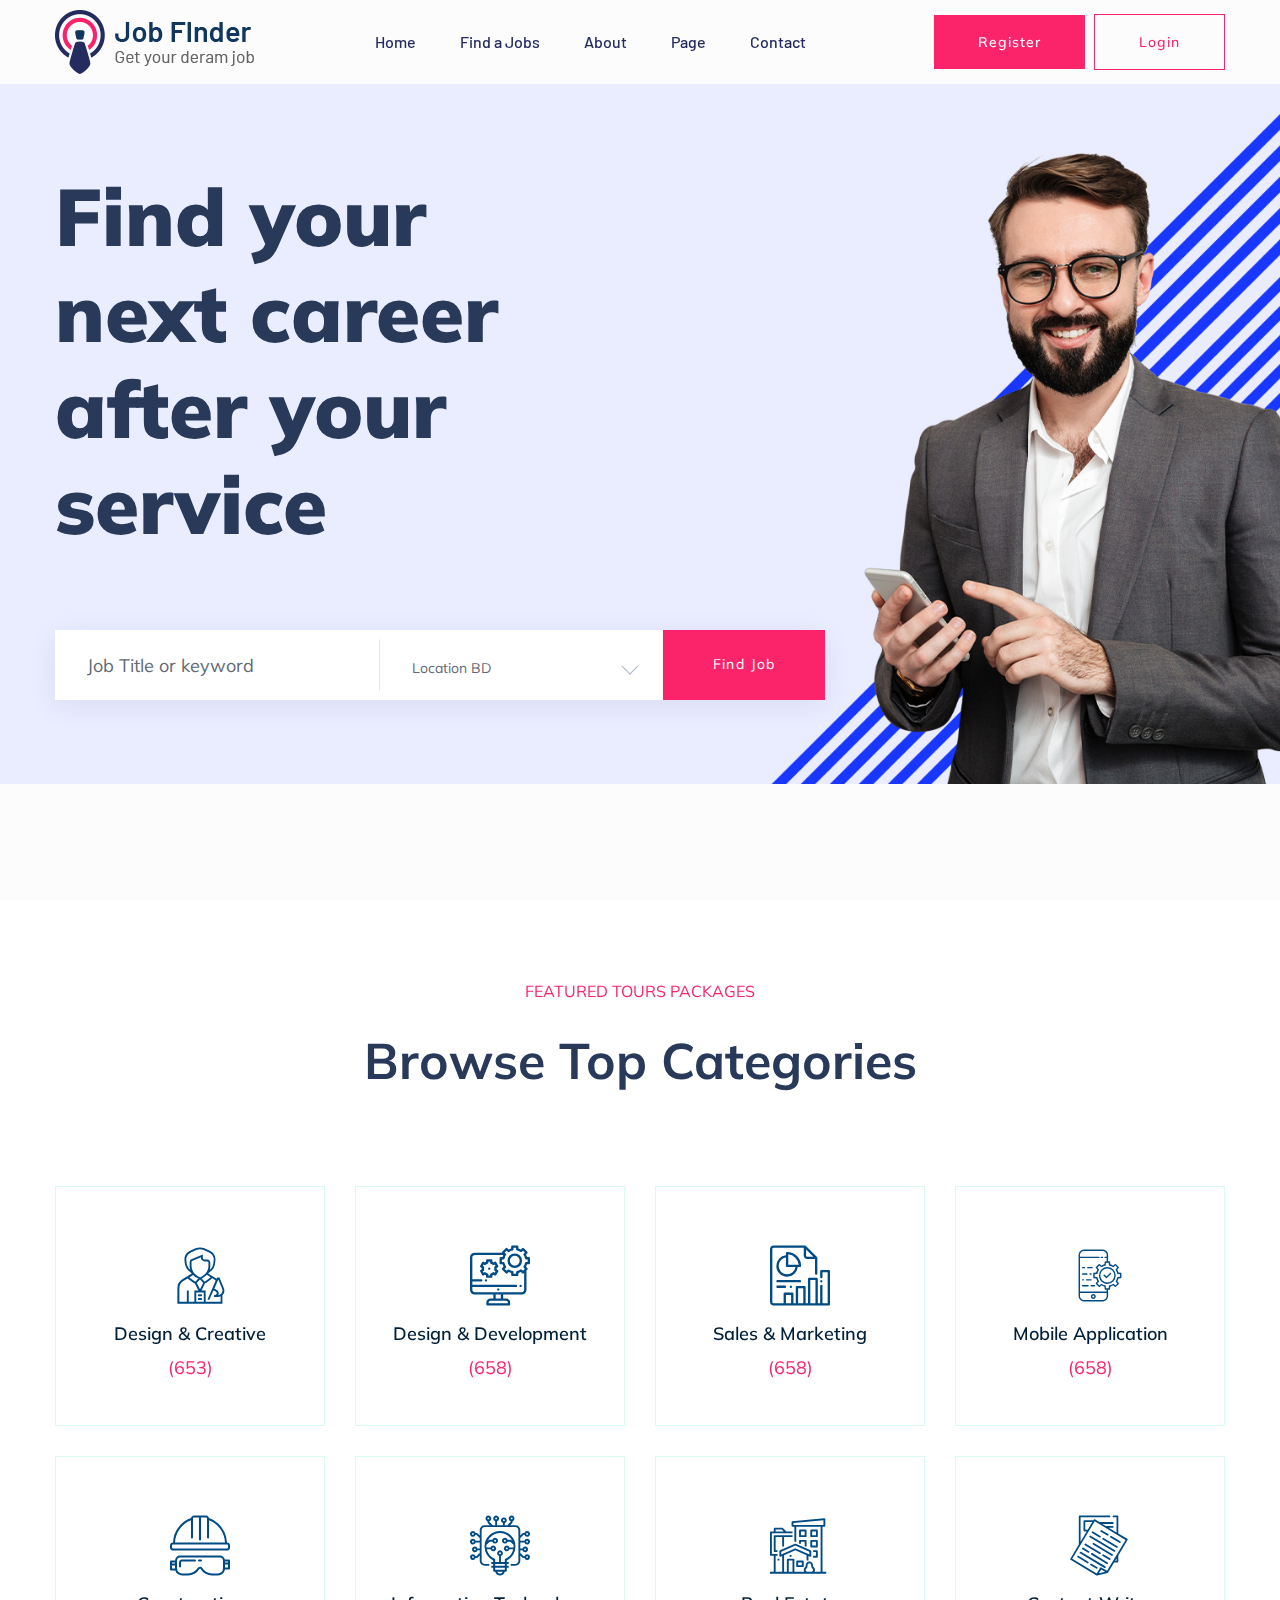
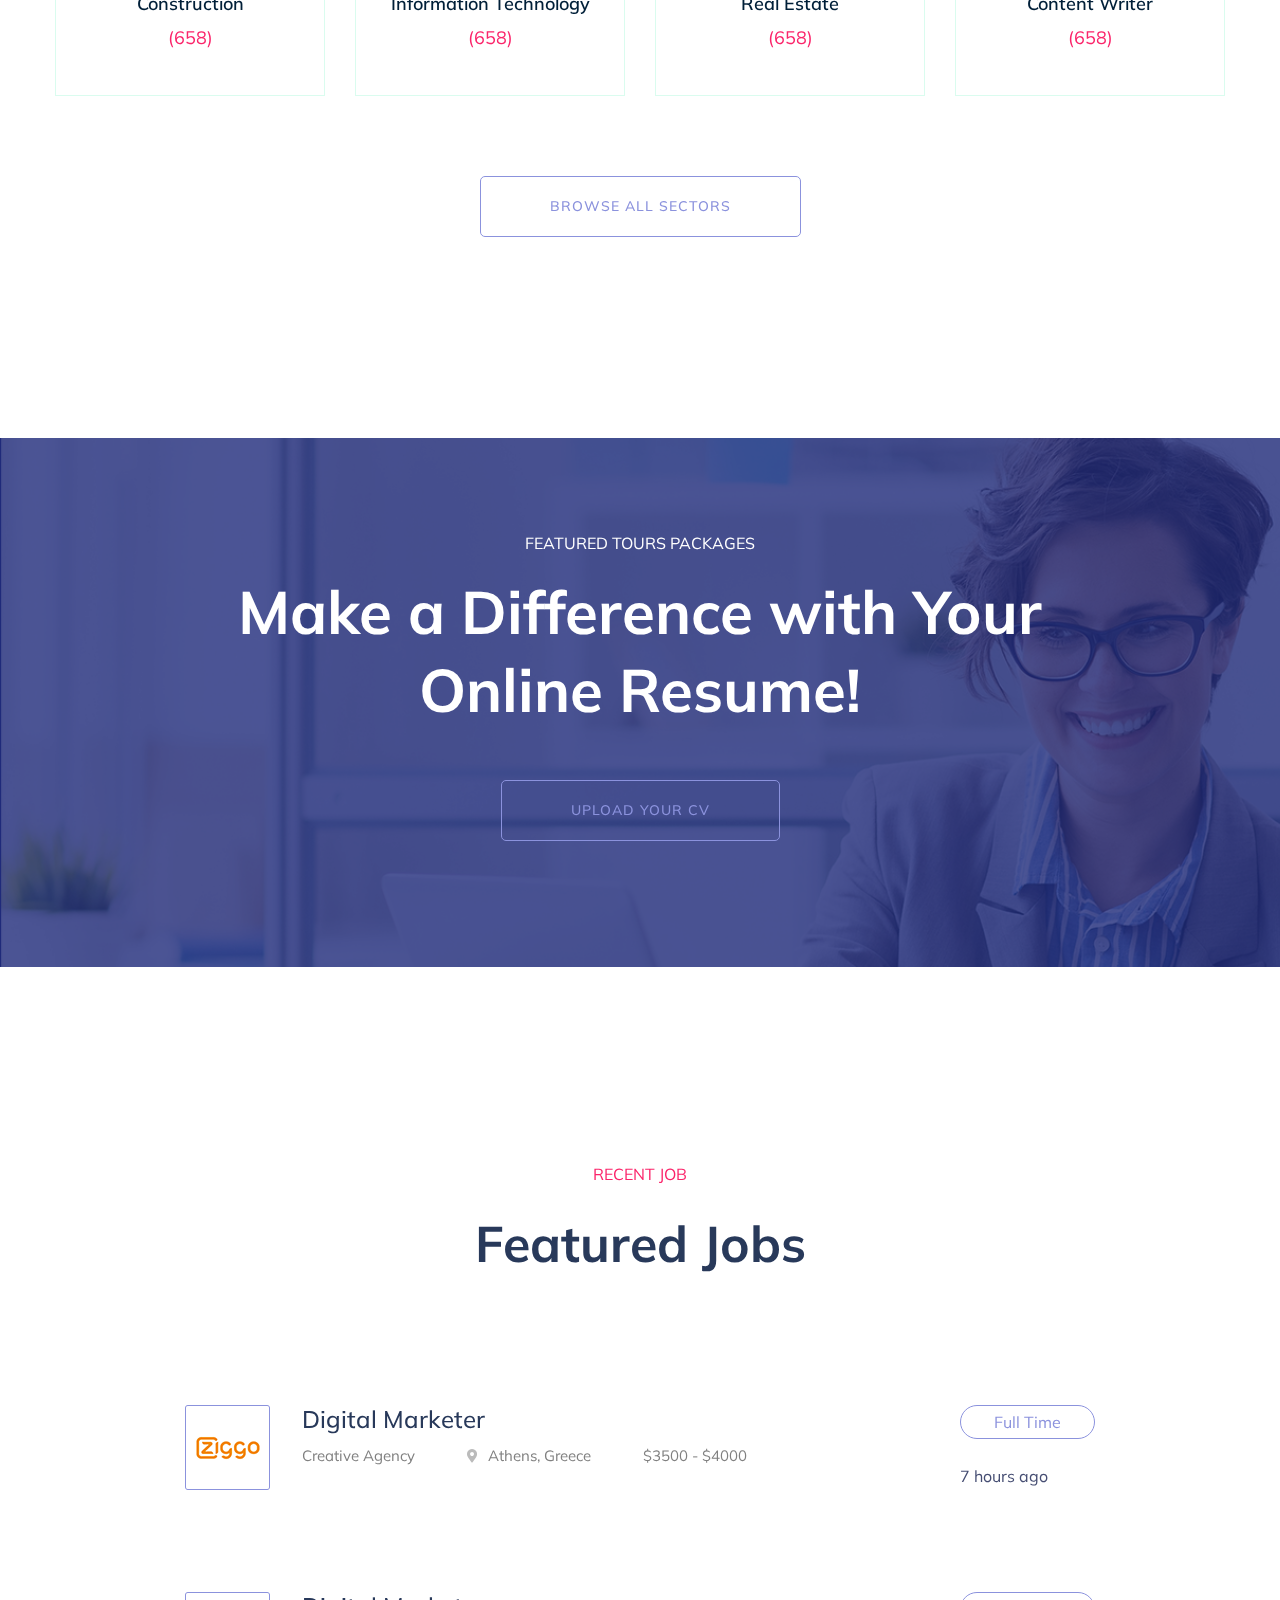
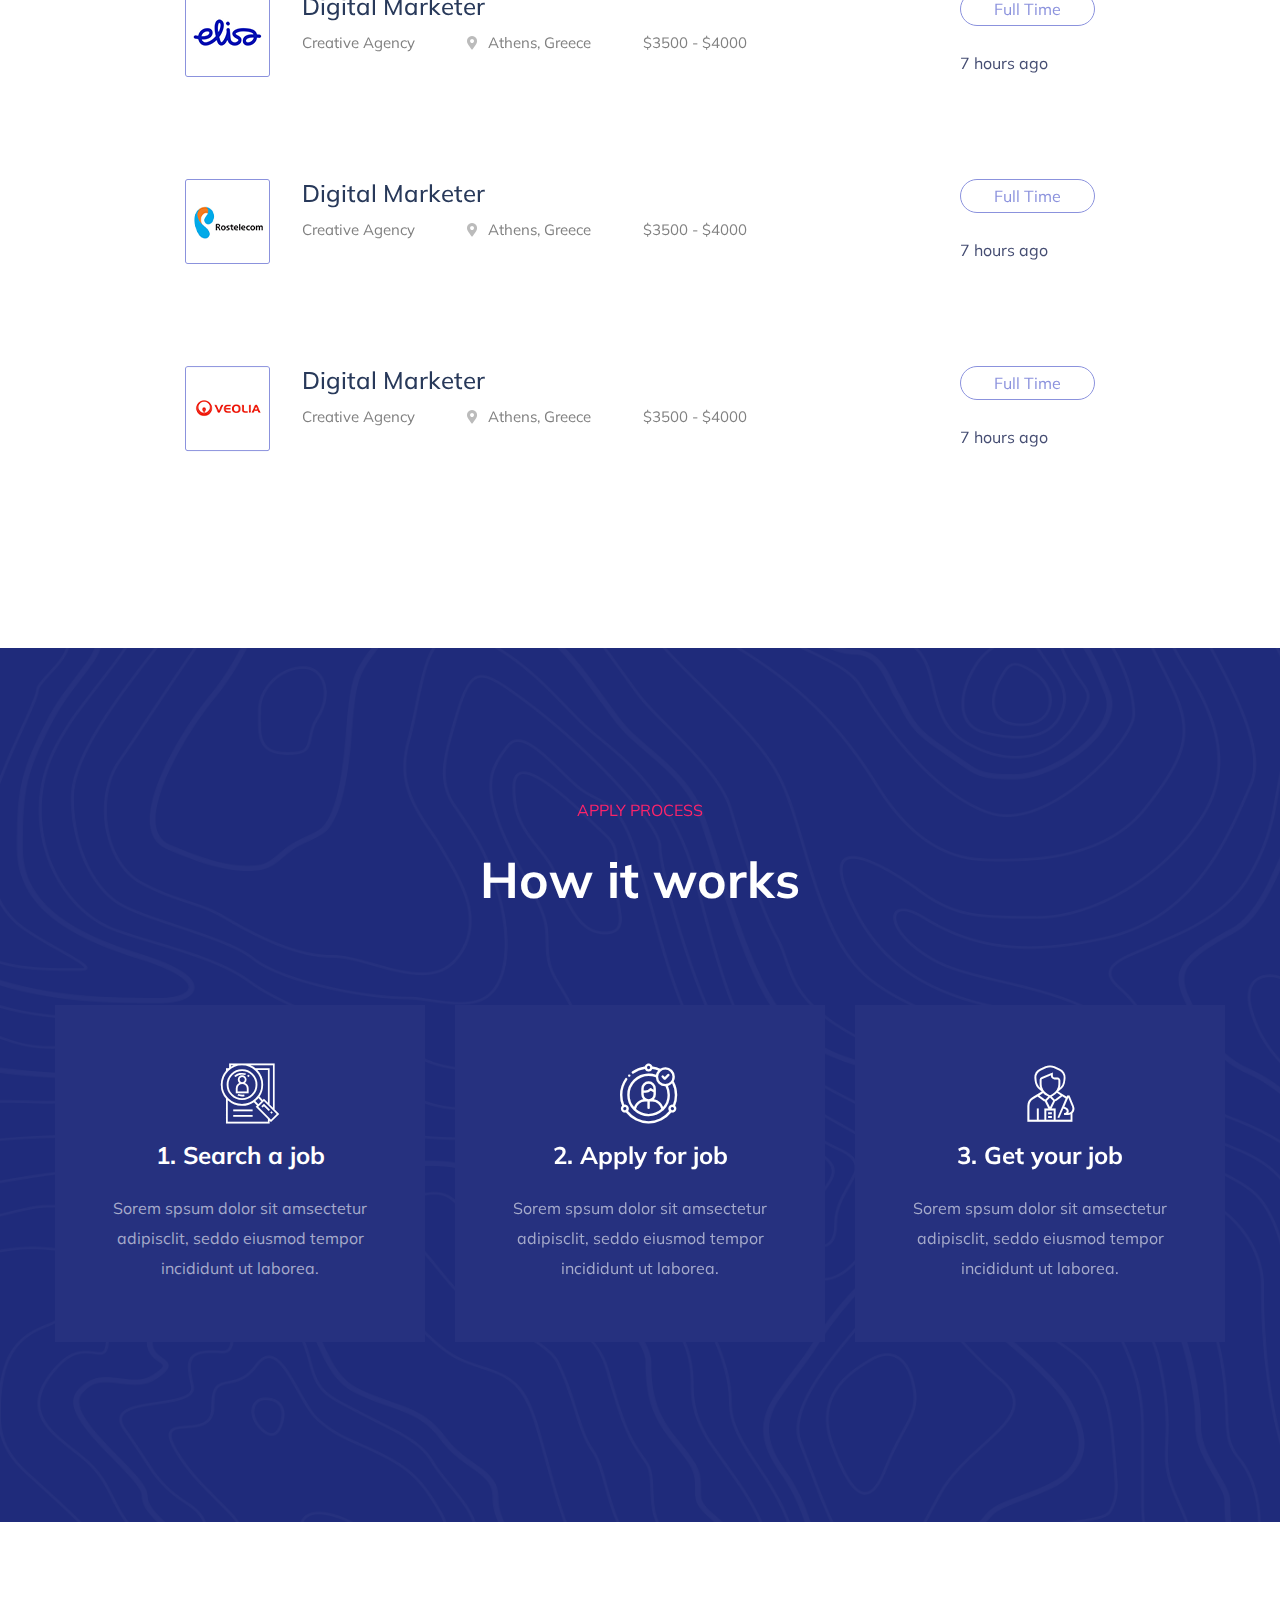
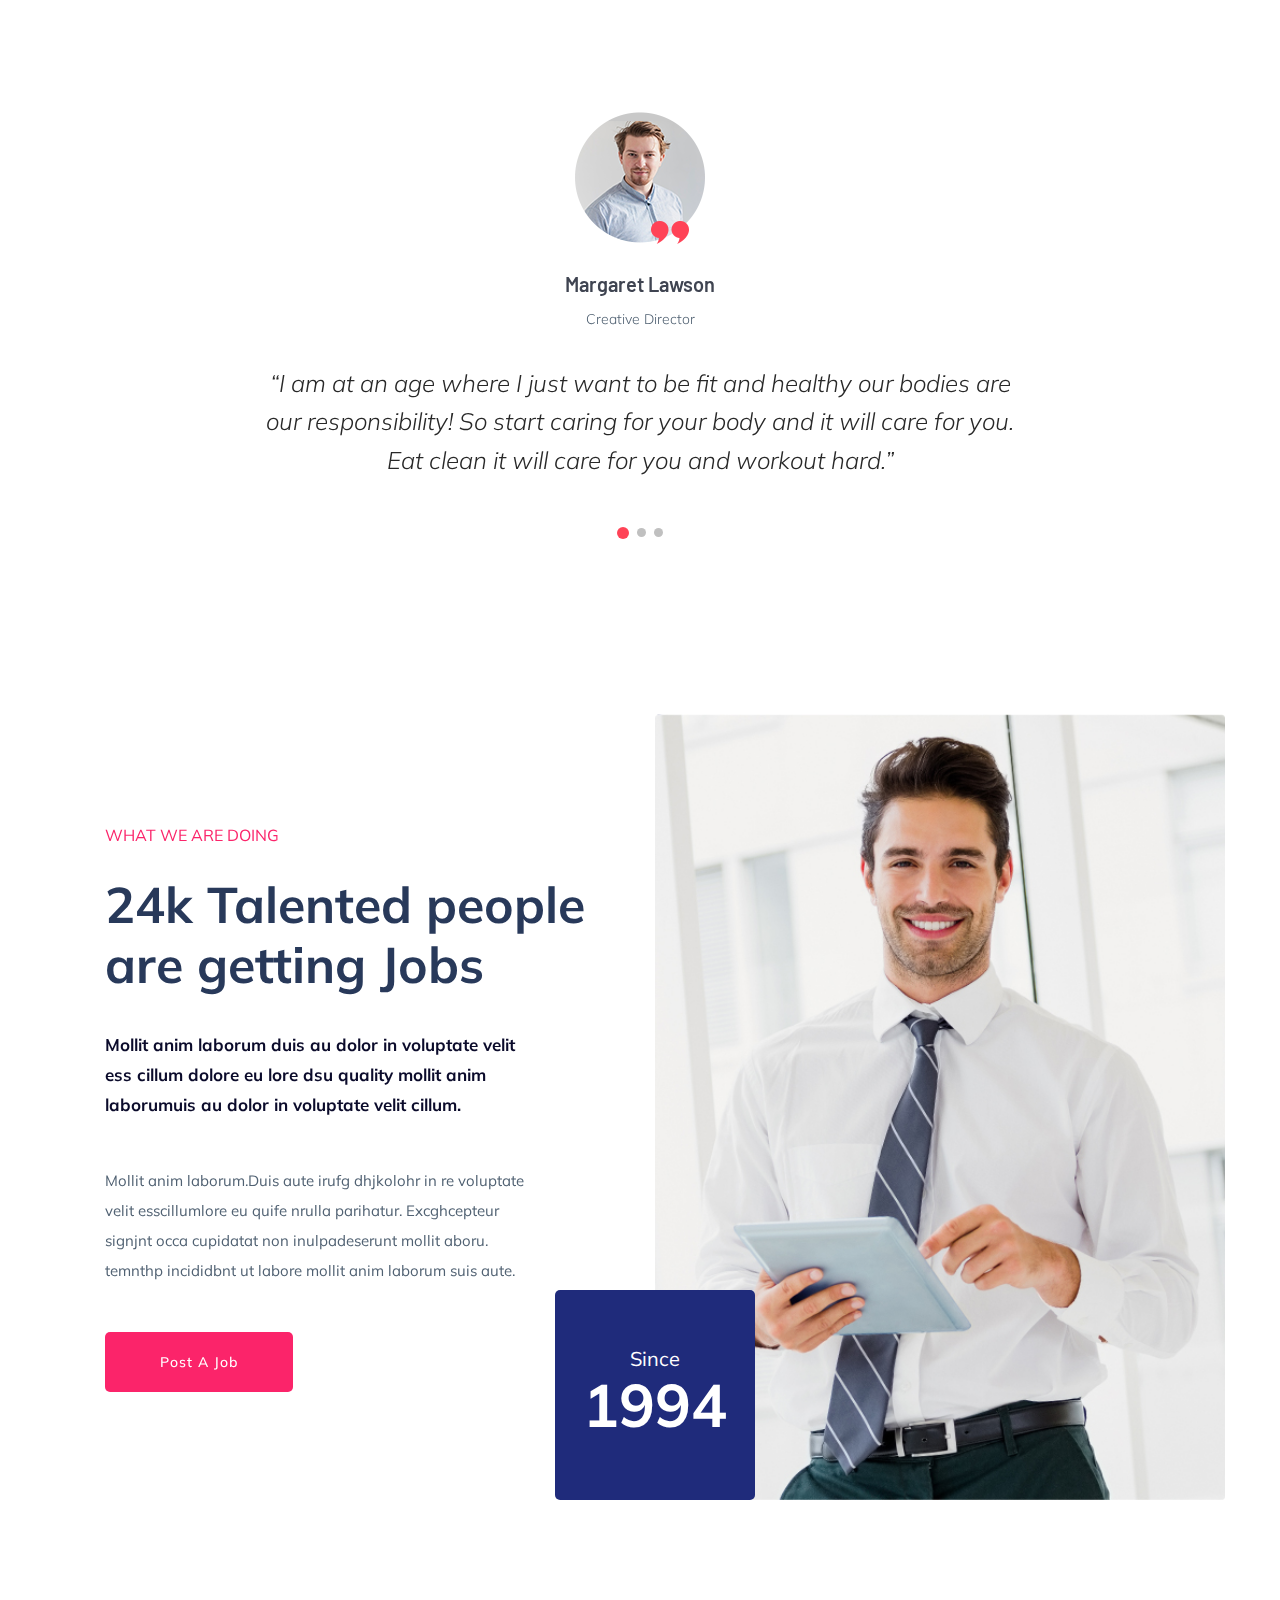
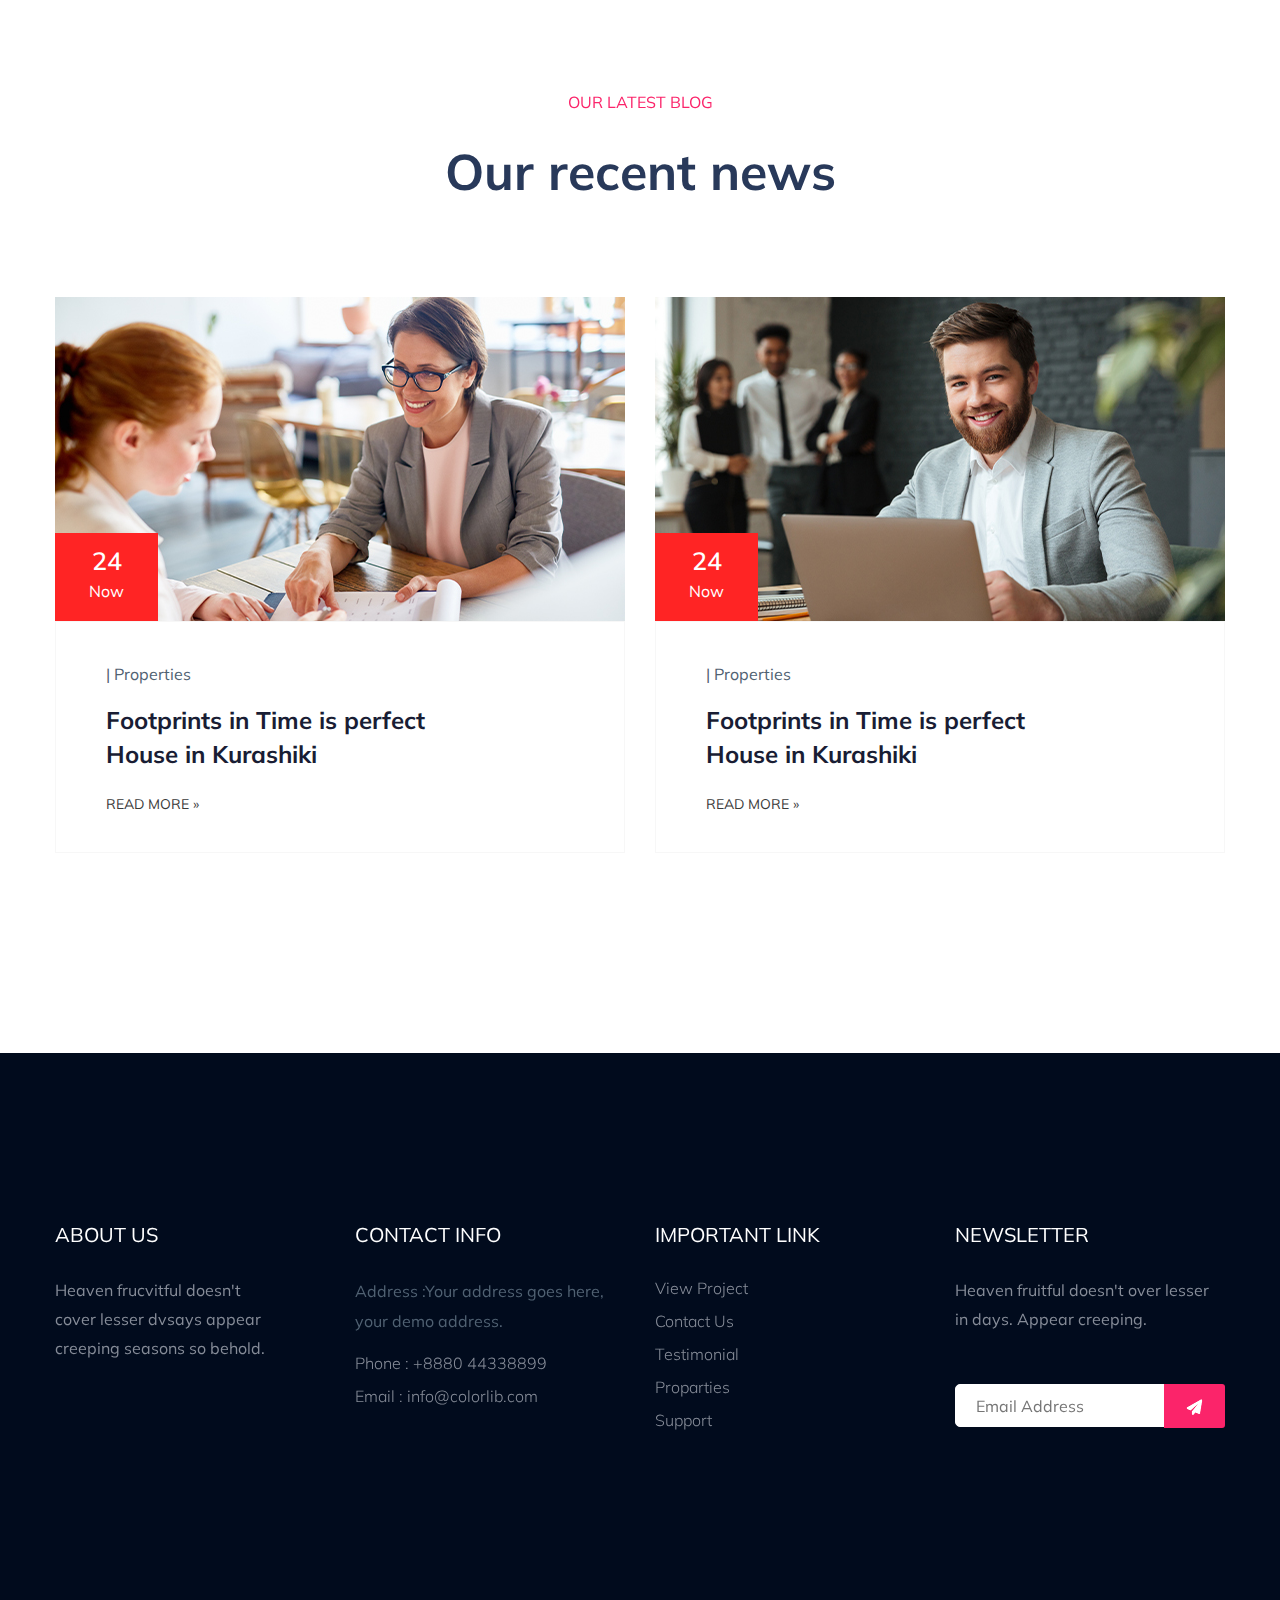
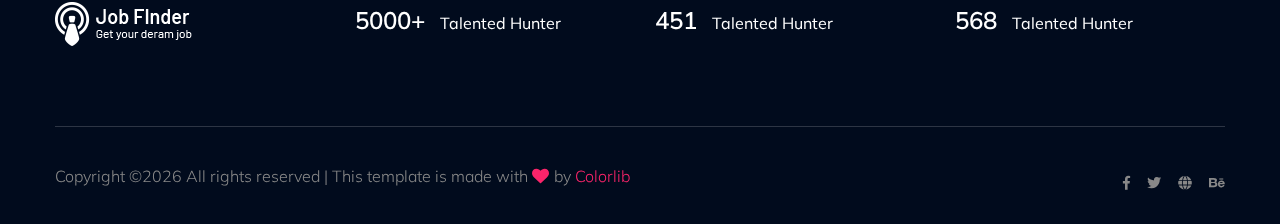
==== client/public/index.html @ 09d2f173 "init" ====
<!doctype html>
<html class="no-js" lang="zxx">
    <head>
        <meta charset="utf-8">
        <meta http-equiv="x-ua-compatible" content="ie=edge">
         <title>Job board HTML-5 Template </title>
        <meta name="description" content="">
        <meta name="viewport" content="width=device-width, initial-scale=1">
        <link rel="manifest" href="site.webmanifest">
		<link rel="shortcut icon" type="image/x-icon" href="assets/img/favicon.ico">

		<!-- CSS here -->
            <link rel="stylesheet" href="assets/css/bootstrap.min.css">
            <link rel="stylesheet" href="assets/css/owl.carousel.min.css">
            <link rel="stylesheet" href="assets/css/flaticon.css">
            <link rel="stylesheet" href="assets/css/price_rangs.css">
            <link rel="stylesheet" href="assets/css/slicknav.css">
            <link rel="stylesheet" href="assets/css/animate.min.css">
            <link rel="stylesheet" href="assets/css/magnific-popup.css">
            <link rel="stylesheet" href="assets/css/fontawesome-all.min.css">
            <link rel="stylesheet" href="assets/css/themify-icons.css">
            <link rel="stylesheet" href="assets/css/slick.css">
            <link rel="stylesheet" href="assets/css/nice-select.css">
            <link rel="stylesheet" href="assets/css/style.css">
   </head>

   <body>
    <!-- Preloader Start -->
    <div id="preloader-active">
        <div class="preloader d-flex align-items-center justify-content-center">
            <div class="preloader-inner position-relative">
                <div class="preloader-circle"></div>
                <div class="preloader-img pere-text">
                    <img src="assets/img/logo/logo.png" alt="">
                </div>
            </div>
        </div>
    </div>
    <!-- Preloader Start -->
    <header>
        <!-- Header Start -->
       <div class="header-area header-transparrent">
           <div class="headder-top header-sticky">
                <div class="container">
                    <div class="row align-items-center">
                        <div class="col-lg-3 col-md-2">
                            <!-- Logo -->
                            <div class="logo">
                                <a href="index.html"><img src="assets/img/logo/logo.png" alt=""></a>
                            </div>  
                        </div>
                        <div class="col-lg-9 col-md-9">
                            <div class="menu-wrapper">
                                <!-- Main-menu -->
                                <div class="main-menu">
                                    <nav class="d-none d-lg-block">
                                        <ul id="navigation">
                                            <li><a href="index.html">Home</a></li>
                                            <li><a href="job_listing.html">Find a Jobs </a></li>
                                            <li><a href="about.html">About</a></li>
                                            <li><a href="#">Page</a>
                                                <ul class="submenu">
                                                    <li><a href="blog.html">Blog</a></li>
                                                    <li><a href="single-blog.html">Blog Details</a></li>
                                                    <li><a href="elements.html">Elements</a></li>
                                                    <li><a href="job_details.html">job Details</a></li>
                                                </ul>
                                            </li>
                                            <li><a href="contact.html">Contact</a></li>
                                        </ul>
                                    </nav>
                                </div>          
                                <!-- Header-btn -->
                                <div class="header-btn d-none f-right d-lg-block">
                                    <a href="#" class="btn head-btn1">Register</a>
                                    <a href="#" class="btn head-btn2">Login</a>
                                </div>
                            </div>
                        </div>
                        <!-- Mobile Menu -->
                        <div class="col-12">
                            <div class="mobile_menu d-block d-lg-none"></div>
                        </div>
                    </div>
                </div>
           </div>
       </div>
        <!-- Header End -->
    </header>
    <main>

        <!-- slider Area Start-->
        <div class="slider-area ">
            <!-- Mobile Menu -->
            <div class="slider-active">
                <div class="single-slider slider-height d-flex align-items-center" data-background="assets/img/hero/h1_hero.jpg">
                    <div class="container">
                        <div class="row">
                            <div class="col-xl-6 col-lg-9 col-md-10">
                                <div class="hero__caption">
                                    <h1>Find your next career after your service</h1>
                                </div>
                            </div>
                        </div>
                        <!-- Search Box -->
                        <div class="row">
                            <div class="col-xl-8">
                                <!-- form -->
                                <form action="#" class="search-box">
                                    <div class="input-form">
                                        <input type="text" placeholder="Job Title or keyword">
                                    </div>
                                    <div class="select-form">
                                        <div class="select-itms">
                                            <select name="select" id="select1">
                                                <option value="">Location BD</option>
                                                <option value="">Location PK</option>
                                                <option value="">Location US</option>
                                                <option value="">Location UK</option>
                                            </select>
                                        </div>
                                    </div>
                                    <div class="search-form">
                                        <a href="#">Find job</a>
                                    </div>	
                                </form>	
                            </div>
                        </div>
                    </div>
                </div>
            </div>
        </div>
        <!-- slider Area End-->
        <!-- Our Services Start -->
        <div class="our-services section-pad-t30">
            <div class="container">
                <!-- Section Tittle -->
                <div class="row">
                    <div class="col-lg-12">
                        <div class="section-tittle text-center">
                            <span>FEATURED TOURS Packages</span>
                            <h2>Browse Top Categories </h2>
                        </div>
                    </div>
                </div>
                <div class="row d-flex justify-contnet-center">
                    <div class="col-xl-3 col-lg-3 col-md-4 col-sm-6">
                        <div class="single-services text-center mb-30">
                            <div class="services-ion">
                                <span class="flaticon-tour"></span>
                            </div>
                            <div class="services-cap">
                               <h5><a href="job_listing.html">Design & Creative</a></h5>
                                <span>(653)</span>
                            </div>
                        </div>
                    </div>
                    <div class="col-xl-3 col-lg-3 col-md-4 col-sm-6">
                        <div class="single-services text-center mb-30">
                            <div class="services-ion">
                                <span class="flaticon-cms"></span>
                            </div>
                            <div class="services-cap">
                               <h5><a href="job_listing.html">Design & Development</a></h5>
                                <span>(658)</span>
                            </div>
                        </div>
                    </div>
                    <div class="col-xl-3 col-lg-3 col-md-4 col-sm-6">
                        <div class="single-services text-center mb-30">
                            <div class="services-ion">
                                <span class="flaticon-report"></span>
                            </div>
                            <div class="services-cap">
                               <h5><a href="job_listing.html">Sales & Marketing</a></h5>
                                <span>(658)</span>
                            </div>
                        </div>
                    </div>
                    <div class="col-xl-3 col-lg-3 col-md-4 col-sm-6">
                        <div class="single-services text-center mb-30">
                            <div class="services-ion">
                                <span class="flaticon-app"></span>
                            </div>
                            <div class="services-cap">
                               <h5><a href="job_listing.html">Mobile Application</a></h5>
                                <span>(658)</span>
                            </div>
                        </div>
                    </div>
                    <div class="col-xl-3 col-lg-3 col-md-4 col-sm-6">
                        <div class="single-services text-center mb-30">
                            <div class="services-ion">
                                <span class="flaticon-helmet"></span>
                            </div>
                            <div class="services-cap">
                               <h5><a href="job_listing.html">Construction</a></h5>
                                <span>(658)</span>
                            </div>
                        </div>
                    </div>
                    <div class="col-xl-3 col-lg-3 col-md-4 col-sm-6">
                        <div class="single-services text-center mb-30">
                            <div class="services-ion">
                                <span class="flaticon-high-tech"></span>
                            </div>
                            <div class="services-cap">
                               <h5><a href="job_listing.html">Information Technology</a></h5>
                                <span>(658)</span>
                            </div>
                        </div>
                    </div>
                    <div class="col-xl-3 col-lg-3 col-md-4 col-sm-6">
                        <div class="single-services text-center mb-30">
                            <div class="services-ion">
                                <span class="flaticon-real-estate"></span>
                            </div>
                            <div class="services-cap">
                               <h5><a href="job_listing.html">Real Estate</a></h5>
                                <span>(658)</span>
                            </div>
                        </div>
                    </div>
                    <div class="col-xl-3 col-lg-3 col-md-4 col-sm-6">
                        <div class="single-services text-center mb-30">
                            <div class="services-ion">
                                <span class="flaticon-content"></span>
                            </div>
                            <div class="services-cap">
                               <h5><a href="job_listing.html">Content Writer</a></h5>
                                <span>(658)</span>
                            </div>
                        </div>
                    </div>
                </div>
                <!-- More Btn -->
                <!-- Section Button -->
                <div class="row">
                    <div class="col-lg-12">
                        <div class="browse-btn2 text-center mt-50">
                            <a href="job_listing.html" class="border-btn2">Browse All Sectors</a>
                        </div>
                    </div>
                </div>
            </div>
        </div>
        <!-- Our Services End -->
        <!-- Online CV Area Start -->
         <div class="online-cv cv-bg section-overly pt-90 pb-120"  data-background="assets/img/gallery/cv_bg.jpg">
            <div class="container">
                <div class="row justify-content-center">
                    <div class="col-xl-10">
                        <div class="cv-caption text-center">
                            <p class="pera1">FEATURED TOURS Packages</p>
                            <p class="pera2"> Make a Difference with Your Online Resume!</p>
                            <a href="#" class="border-btn2 border-btn4">Upload your cv</a>
                        </div>
                    </div>
                </div>
            </div>
        </div>
        <!-- Online CV Area End-->
        <!-- Featured_job_start -->
        <section class="featured-job-area feature-padding">
            <div class="container">
                <!-- Section Tittle -->
                <div class="row">
                    <div class="col-lg-12">
                        <div class="section-tittle text-center">
                            <span>Recent Job</span>
                            <h2>Featured Jobs</h2>
                        </div>
                    </div>
                </div>
                <div class="row justify-content-center">
                    <div class="col-xl-10">
                        <!-- single-job-content -->
                        <div class="single-job-items mb-30">
                            <div class="job-items">
                                <div class="company-img">
                                    <a href="job_details.html"><img src="assets/img/icon/job-list1.png" alt=""></a>
                                </div>
                                <div class="job-tittle">
                                    <a href="job_details.html"><h4>Digital Marketer</h4></a>
                                    <ul>
                                        <li>Creative Agency</li>
                                        <li><i class="fas fa-map-marker-alt"></i>Athens, Greece</li>
                                        <li>$3500 - $4000</li>
                                    </ul>
                                </div>
                            </div>
                            <div class="items-link f-right">
                                <a href="job_details.html">Full Time</a>
                                <span>7 hours ago</span>
                            </div>
                        </div>
                        <!-- single-job-content -->
                        <div class="single-job-items mb-30">
                            <div class="job-items">
                                <div class="company-img">
                                    <a href="job_details.html"><img src="assets/img/icon/job-list2.png" alt=""></a>
                                </div>
                                <div class="job-tittle">
                                    <a href="job_details.html"><h4>Digital Marketer</h4></a>
                                    <ul>
                                        <li>Creative Agency</li>
                                        <li><i class="fas fa-map-marker-alt"></i>Athens, Greece</li>
                                        <li>$3500 - $4000</li>
                                    </ul>
                                </div>
                            </div>
                            <div class="items-link f-right">
                                <a href="job_details.html">Full Time</a>
                                <span>7 hours ago</span>
                            </div>
                        </div>
                         <!-- single-job-content -->
                        <div class="single-job-items mb-30">
                            <div class="job-items">
                                <div class="company-img">
                                    <a href="job_details.html"><img src="assets/img/icon/job-list3.png" alt=""></a>
                                </div>
                                <div class="job-tittle">
                                    <a href="job_details.html"><h4>Digital Marketer</h4></a>
                                    <ul>
                                        <li>Creative Agency</li>
                                        <li><i class="fas fa-map-marker-alt"></i>Athens, Greece</li>
                                        <li>$3500 - $4000</li>
                                    </ul>
                                </div>
                            </div>
                            <div class="items-link f-right">
                                <a href="job_details.html">Full Time</a>
                                <span>7 hours ago</span>
                            </div>
                        </div>
                         <!-- single-job-content -->
                        <div class="single-job-items mb-30">
                            <div class="job-items">
                                <div class="company-img">
                                    <a href="job_details.html"><img src="assets/img/icon/job-list4.png" alt=""></a>
                                </div>
                                <div class="job-tittle">
                                    <a href="job_details.html"><h4>Digital Marketer</h4></a>
                                    <ul>
                                        <li>Creative Agency</li>
                                        <li><i class="fas fa-map-marker-alt"></i>Athens, Greece</li>
                                        <li>$3500 - $4000</li>
                                    </ul>
                                </div>
                            </div>
                            <div class="items-link f-right">
                                <a href="job_details.html">Full Time</a>
                                <span>7 hours ago</span>
                            </div>
                        </div>
                    </div>
                </div>
            </div>
        </section>
        <!-- Featured_job_end -->
        <!-- How  Apply Process Start-->
        <div class="apply-process-area apply-bg pt-150 pb-150" data-background="assets/img/gallery/how-applybg.png">
            <div class="container">
                <!-- Section Tittle -->
                <div class="row">
                    <div class="col-lg-12">
                        <div class="section-tittle white-text text-center">
                            <span>Apply process</span>
                            <h2> How it works</h2>
                        </div>
                    </div>
                </div>
                <!-- Apply Process Caption -->
                <div class="row">
                    <div class="col-lg-4 col-md-6">
                        <div class="single-process text-center mb-30">
                            <div class="process-ion">
                                <span class="flaticon-search"></span>
                            </div>
                            <div class="process-cap">
                               <h5>1. Search a job</h5>
                               <p>Sorem spsum dolor sit amsectetur adipisclit, seddo eiusmod tempor incididunt ut laborea.</p>
                            </div>
                        </div>
                    </div>
                    <div class="col-lg-4 col-md-6">
                        <div class="single-process text-center mb-30">
                            <div class="process-ion">
                                <span class="flaticon-curriculum-vitae"></span>
                            </div>
                            <div class="process-cap">
                               <h5>2. Apply for job</h5>
                               <p>Sorem spsum dolor sit amsectetur adipisclit, seddo eiusmod tempor incididunt ut laborea.</p>
                            </div>
                        </div>
                    </div>
                    <div class="col-lg-4 col-md-6">
                        <div class="single-process text-center mb-30">
                            <div class="process-ion">
                                <span class="flaticon-tour"></span>
                            </div>
                            <div class="process-cap">
                               <h5>3. Get your job</h5>
                               <p>Sorem spsum dolor sit amsectetur adipisclit, seddo eiusmod tempor incididunt ut laborea.</p>
                            </div>
                        </div>
                    </div>
                </div>
             </div>
        </div>
        <!-- How  Apply Process End-->
        <!-- Testimonial Start -->
        <div class="testimonial-area testimonial-padding">
            <div class="container">
                <!-- Testimonial contents -->
                <div class="row d-flex justify-content-center">
                    <div class="col-xl-8 col-lg-8 col-md-10">
                        <div class="h1-testimonial-active dot-style">
                            <!-- Single Testimonial -->
                            <div class="single-testimonial text-center">
                                <!-- Testimonial Content -->
                                <div class="testimonial-caption ">
                                    <!-- founder -->
                                    <div class="testimonial-founder  ">
                                        <div class="founder-img mb-30">
                                            <img src="assets/img/testmonial/testimonial-founder.png" alt="">
                                            <span>Margaret Lawson</span>
                                            <p>Creative Director</p>
                                        </div>
                                    </div>
                                    <div class="testimonial-top-cap">
                                        <p>“I am at an age where I just want to be fit and healthy our bodies are our responsibility! So start caring for your body and it will care for you. Eat clean it will care for you and workout hard.”</p>
                                    </div>
                                </div>
                            </div>
                            <!-- Single Testimonial -->
                            <div class="single-testimonial text-center">
                                <!-- Testimonial Content -->
                                <div class="testimonial-caption ">
                                    <!-- founder -->
                                    <div class="testimonial-founder  ">
                                        <div class="founder-img mb-30">
                                            <img src="assets/img/testmonial/testimonial-founder.png" alt="">
                                            <span>Margaret Lawson</span>
                                            <p>Creative Director</p>
                                        </div>
                                    </div>
                                    <div class="testimonial-top-cap">
                                        <p>“I am at an age where I just want to be fit and healthy our bodies are our responsibility! So start caring for your body and it will care for you. Eat clean it will care for you and workout hard.”</p>
                                    </div>
                                </div>
                            </div>
                            <!-- Single Testimonial -->
                            <div class="single-testimonial text-center">
                                <!-- Testimonial Content -->
                                <div class="testimonial-caption ">
                                    <!-- founder -->
                                    <div class="testimonial-founder  ">
                                        <div class="founder-img mb-30">
                                            <img src="assets/img/testmonial/testimonial-founder.png" alt="">
                                            <span>Margaret Lawson</span>
                                            <p>Creative Director</p>
                                        </div>
                                    </div>
                                    <div class="testimonial-top-cap">
                                        <p>“I am at an age where I just want to be fit and healthy our bodies are our responsibility! So start caring for your body and it will care for you. Eat clean it will care for you and workout hard.”</p>
                                    </div>
                                </div>
                            </div>
                        </div>
                    </div>
                </div>
            </div>
        </div>
        <!-- Testimonial End -->
         <!-- Support Company Start-->
         <div class="support-company-area support-padding fix">
            <div class="container">
                <div class="row align-items-center">
                    <div class="col-xl-6 col-lg-6">
                        <div class="right-caption">
                            <!-- Section Tittle -->
                            <div class="section-tittle section-tittle2">
                                <span>What we are doing</span>
                                <h2>24k Talented people are getting Jobs</h2>
                            </div>
                            <div class="support-caption">
                                <p class="pera-top">Mollit anim laborum duis au dolor in voluptate velit ess cillum dolore eu lore dsu quality mollit anim laborumuis au dolor in voluptate velit cillum.</p>
                                <p>Mollit anim laborum.Duis aute irufg dhjkolohr in re voluptate velit esscillumlore eu quife nrulla parihatur. Excghcepteur signjnt occa cupidatat non inulpadeserunt mollit aboru. temnthp incididbnt ut labore mollit anim laborum suis aute.</p>
                                <a href="about.html" class="btn post-btn">Post a job</a>
                            </div>
                        </div>
                    </div>
                    <div class="col-xl-6 col-lg-6">
                        <div class="support-location-img">
                            <img src="assets/img/service/support-img.jpg" alt="">
                            <div class="support-img-cap text-center">
                                <p>Since</p>
                                <span>1994</span>
                            </div>
                        </div>
                    </div>
                </div>
            </div>
        </div>
        <!-- Support Company End-->
        <!-- Blog Area Start -->
        <div class="home-blog-area blog-h-padding">
            <div class="container">
                <!-- Section Tittle -->
                <div class="row">
                    <div class="col-lg-12">
                        <div class="section-tittle text-center">
                            <span>Our latest blog</span>
                            <h2>Our recent news</h2>
                        </div>
                    </div>
                </div>
                <div class="row">
                    <div class="col-xl-6 col-lg-6 col-md-6">
                        <div class="home-blog-single mb-30">
                            <div class="blog-img-cap">
                                <div class="blog-img">
                                    <img src="assets/img/blog/home-blog1.jpg" alt="">
                                    <!-- Blog date -->
                                    <div class="blog-date text-center">
                                        <span>24</span>
                                        <p>Now</p>
                                    </div>
                                </div>
                                <div class="blog-cap">
                                    <p>|   Properties</p>
                                    <h3><a href="single-blog.html">Footprints in Time is perfect House in Kurashiki</a></h3>
                                    <a href="#" class="more-btn">Read more »</a>
                                </div>
                            </div>
                        </div>
                    </div>
                    <div class="col-xl-6 col-lg-6 col-md-6">
                        <div class="home-blog-single mb-30">
                            <div class="blog-img-cap">
                                <div class="blog-img">
                                    <img src="assets/img/blog/home-blog2.jpg" alt="">
                                    <!-- Blog date -->
                                    <div class="blog-date text-center">
                                        <span>24</span>
                                        <p>Now</p>
                                    </div>
                                </div>
                                <div class="blog-cap">
                                    <p>|   Properties</p>
                                    <h3><a href="single-blog.html">Footprints in Time is perfect House in Kurashiki</a></h3>
                                    <a href="#" class="more-btn">Read more »</a>
                                </div>
                            </div>
                        </div>
                    </div>
                </div>
            </div>
        </div>
        <!-- Blog Area End -->

    </main>
    <footer>
        <!-- Footer Start-->
        <div class="footer-area footer-bg footer-padding">
            <div class="container">
                <div class="row d-flex justify-content-between">
                    <div class="col-xl-3 col-lg-3 col-md-4 col-sm-6">
                       <div class="single-footer-caption mb-50">
                         <div class="single-footer-caption mb-30">
                             <div class="footer-tittle">
                                 <h4>About Us</h4>
                                 <div class="footer-pera">
                                     <p>Heaven frucvitful doesn't cover lesser dvsays appear creeping seasons so behold.</p>
                                </div>
                             </div>
                         </div>

                       </div>
                    </div>
                    <div class="col-xl-3 col-lg-3 col-md-4 col-sm-5">
                        <div class="single-footer-caption mb-50">
                            <div class="footer-tittle">
                                <h4>Contact Info</h4>
                                <ul>
                                    <li>
                                    <p>Address :Your address goes
                                        here, your demo address.</p>
                                    </li>
                                    <li><a href="#">Phone : +8880 44338899</a></li>
                                    <li><a href="#">Email : info@colorlib.com</a></li>
                                </ul>
                            </div>

                        </div>
                    </div>
                    <div class="col-xl-3 col-lg-3 col-md-4 col-sm-5">
                        <div class="single-footer-caption mb-50">
                            <div class="footer-tittle">
                                <h4>Important Link</h4>
                                <ul>
                                    <li><a href="#"> View Project</a></li>
                                    <li><a href="#">Contact Us</a></li>
                                    <li><a href="#">Testimonial</a></li>
                                    <li><a href="#">Proparties</a></li>
                                    <li><a href="#">Support</a></li>
                                </ul>
                            </div>
                        </div>
                    </div>
                    <div class="col-xl-3 col-lg-3 col-md-4 col-sm-5">
                        <div class="single-footer-caption mb-50">
                            <div class="footer-tittle">
                                <h4>Newsletter</h4>
                                <div class="footer-pera footer-pera2">
                                 <p>Heaven fruitful doesn't over lesser in days. Appear creeping.</p>
                             </div>
                             <!-- Form -->
                             <div class="footer-form" >
                                 <div id="mc_embed_signup">
                                     <form target="_blank" action="https://spondonit.us12.list-manage.com/subscribe/post?u=1462626880ade1ac87bd9c93a&amp;id=92a4423d01"
                                     method="get" class="subscribe_form relative mail_part">
                                         <input type="email" name="email" id="newsletter-form-email" placeholder="Email Address"
                                         class="placeholder hide-on-focus" onfocus="this.placeholder = ''"
                                         onblur="this.placeholder = ' Email Address '">
                                         <div class="form-icon">
                                             <button type="submit" name="submit" id="newsletter-submit"
                                             class="email_icon newsletter-submit button-contactForm"><img src="assets/img/icon/form.png" alt=""></button>
                                         </div>
                                         <div class="mt-10 info"></div>
                                     </form>
                                 </div>
                             </div>
                            </div>
                        </div>
                    </div>
                </div>
               <!--  -->
               <div class="row footer-wejed justify-content-between">
                    <div class="col-xl-3 col-lg-3 col-md-4 col-sm-6">
                        <!-- logo -->
                        <div class="footer-logo mb-20">
                        <a href="index.html"><img src="assets/img/logo/logo2_footer.png" alt=""></a>
                        </div>
                    </div>
                    <div class="col-xl-3 col-lg-3 col-md-4 col-sm-5">
                    <div class="footer-tittle-bottom">
                        <span>5000+</span>
                        <p>Talented Hunter</p>
                    </div>
                    </div>
                    <div class="col-xl-3 col-lg-3 col-md-4 col-sm-5">
                        <div class="footer-tittle-bottom">
                            <span>451</span>
                            <p>Talented Hunter</p>
                        </div>
                    </div>
                    <div class="col-xl-3 col-lg-3 col-md-4 col-sm-5">
                        <!-- Footer Bottom Tittle -->
                        <div class="footer-tittle-bottom">
                            <span>568</span>
                            <p>Talented Hunter</p>
                        </div>
                    </div>
               </div>
            </div>
        </div>
        <!-- footer-bottom area -->
        <div class="footer-bottom-area footer-bg">
            <div class="container">
                <div class="footer-border">
                     <div class="row d-flex justify-content-between align-items-center">
                         <div class="col-xl-10 col-lg-10 ">
                             <div class="footer-copy-right">
                                 <p><!-- Link back to Colorlib can't be removed. Template is licensed under CC BY 3.0. -->
  Copyright &copy;<script>document.write(new Date().getFullYear());</script> All rights reserved | This template is made with <i class="fa fa-heart" aria-hidden="true"></i> by <a href="https://colorlib.com" target="_blank">Colorlib</a>
  <!-- Link back to Colorlib can't be removed. Template is licensed under CC BY 3.0. --></p>
                             </div>
                         </div>
                         <div class="col-xl-2 col-lg-2">
                             <div class="footer-social f-right">
                                 <a href="#"><i class="fab fa-facebook-f"></i></a>
                                 <a href="#"><i class="fab fa-twitter"></i></a>
                                 <a href="#"><i class="fas fa-globe"></i></a>
                                 <a href="#"><i class="fab fa-behance"></i></a>
                             </div>
                         </div>
                     </div>
                </div>
            </div>
        </div>
        <!-- Footer End-->
    </footer>

  <!-- JS here -->
	
		<!-- All JS Custom Plugins Link Here here -->
        <script src="./assets/js/vendor/modernizr-3.5.0.min.js"></script>
		<!-- Jquery, Popper, Bootstrap -->
		<script src="./assets/js/vendor/jquery-1.12.4.min.js"></script>
        <script src="./assets/js/popper.min.js"></script>
        <script src="./assets/js/bootstrap.min.js"></script>
	    <!-- Jquery Mobile Menu -->
        <script src="./assets/js/jquery.slicknav.min.js"></script>

		<!-- Jquery Slick , Owl-Carousel Plugins -->
        <script src="./assets/js/owl.carousel.min.js"></script>
        <script src="./assets/js/slick.min.js"></script>
        <script src="./assets/js/price_rangs.js"></script>
        
		<!-- One Page, Animated-HeadLin -->
        <script src="./assets/js/wow.min.js"></script>
		<script src="./assets/js/animated.headline.js"></script>
        <script src="./assets/js/jquery.magnific-popup.js"></script>

		<!-- Scrollup, nice-select, sticky -->
        <script src="./assets/js/jquery.scrollUp.min.js"></script>
        <script src="./assets/js/jquery.nice-select.min.js"></script>
		<script src="./assets/js/jquery.sticky.js"></script>
        
        <!-- contact js -->
        <script src="./assets/js/contact.js"></script>
        <script src="./assets/js/jquery.form.js"></script>
        <script src="./assets/js/jquery.validate.min.js"></script>
        <script src="./assets/js/mail-script.js"></script>
        <script src="./assets/js/jquery.ajaxchimp.min.js"></script>
        
		<!-- Jquery Plugins, main Jquery -->	
        <script src="./assets/js/plugins.js"></script>
        <script src="./assets/js/main.js"></script>
        
    </body>
</html>
---- client/public/assets/css/flaticon.css ----
/*
  	Flaticon icon font: Flaticon
  	Creation date: 10/03/2020 09:37
  	*/

@font-face {
  font-family: "Flaticon";
  src: url("../fonts/Flaticon.eot");
  src: url("../fonts/Flaticon.eot?#iefix") format("embedded-opentype"),
       url("../fonts/Flaticon.woff2") format("woff2"),
       url("../fonts/Flaticon.woff") format("woff"),
       url("../fonts/Flaticon.ttf") format("truetype"),
       url("../fonts/Flaticon.svg#Flaticon") format("svg");
  font-weight: normal;
  font-style: normal;
}

@media screen and (-webkit-min-device-pixel-ratio:0) {
  @font-face {
    font-family: "Flaticon";
    src: url("../fonts/Flaticon.svg#Flaticon") format("svg");
  }
}

[class^="flaticon-"]:before, [class*=" flaticon-"]:before,
[class^="flaticon-"]:after, [class*=" flaticon-"]:after {   
  font-family: Flaticon;

font-style: normal;
margin-left: 20px;
}

.flaticon-tour:before { content: "\f100"; }
.flaticon-report:before { content: "\f101"; }
.flaticon-cms:before { content: "\f102"; }
.flaticon-app:before { content: "\f103"; }
.flaticon-helmet:before { content: "\f104"; }
.flaticon-high-tech:before { content: "\f105"; }
.flaticon-real-estate:before { content: "\f106"; }
.flaticon-content:before { content: "\f107"; }
.flaticon-search:before { content: "\f108"; }
.flaticon-curriculum-vitae:before { content: "\f109"; }
---- client/public/assets/css/price_rangs.css ----
/* Ion.RangeSlider
// css version 2.0.3
// Â© 2013-2014 Denis Ineshin | IonDen.com
// ===================================================================================================================*/

/* =====================================================================================================================
// RangeSlider */

.irs {
    position: relative; display: block;
    -webkit-touch-callout: none;
    -webkit-user-select: none;
     -khtml-user-select: none;
       -moz-user-select: none;
        -ms-user-select: none;
            user-select: none;
}
    .irs-line {
        position: relative; display: block;
        overflow: hidden;
        outline: none !important;
    }
        .irs-line-left, .irs-line-mid, .irs-line-right {
            position: absolute; display: block;
            top: 0;
        }
        .irs-line-left {
            left: 0; width: 11%;
        }
        .irs-line-mid {
            left: 9%; width: 82%;
        }
        .irs-line-right {
            right: 0; width: 11%;
        }

    .irs-bar {
        position: absolute; display: block;
        left: 0; width: 0;
    }
        .irs-bar-edge {
            position: absolute; display: block;
            top: 0; left: 0;
        }

    .irs-shadow {
        position: absolute; display: none;
        left: 0; width: 0;
    }

    .irs-slider {
        position: absolute; display: block;
        cursor: default;
        z-index: 1;
    }
        .irs-slider.single {

        }
        .irs-slider.from {

        }
        .irs-slider.to {

        }
        .irs-slider.type_last {
            z-index: 2;
        }

    .irs-min {
        position: absolute; display: block;
        left: 0;
        cursor: default;
    }
    .irs-max {
        position: absolute; display: block;
        right: 0;
        cursor: default;
    }

    .irs-from, .irs-to, .irs-single {
        position: absolute; display: block;
        top: 0; left: 0;
        cursor: default;
        white-space: nowrap;
    }

.irs-grid {
    position: absolute; display: none;
    bottom: 0; left: 0;
    width: 100%; height: 20px;
}
.irs-with-grid .irs-grid {
    display: block;
}
    .irs-grid-pol {
        position: absolute;
        top: 0; left: 0;
        width: 1px; height: 8px;
        background: #000;
    }
    .irs-grid-pol.small {
        height: 4px;
    }
    .irs-grid-text {
        position: absolute;
        bottom: 0; left: 0;
        white-space: nowrap;
        text-align: center;
        font-size: 9px; line-height: 9px;
        padding: 0 3px;
        color: #000;
    }

.irs-disable-mask {
    position: absolute; display: block;
    top: 0; left: -1%;
    width: 102%; height: 100%;
    cursor: default;
    background: rgba(0,0,0,0.0);
    z-index: 2;
}
.lt-ie9 .irs-disable-mask {
    background: #000;
    filter: alpha(opacity=0);
    cursor: not-allowed;
}

.irs-disabled {
    opacity: 0.4;
}


.irs-hidden-input {
    position: absolute !important;
    display: block !important;
    top: 0 !important;
    left: 0 !important;
    width: 0 !important;
    height: 0 !important;
    font-size: 0 !important;
    line-height: 0 !important;
    padding: 0 !important;
    margin: 0 !important;
    outline: none !important;
    z-index: -9999 !important;
    background: none !important;
    border-style: solid !important;
    border-color: transparent !important;
}


/* Ion.RangeSlider, Simple Skin
// css version 2.0.3
// Â© Denis Ineshin, 2014    https://github.com/IonDen
// Â© guybowden, 2014        https://github.com/guybowden
// ===================================================================================================================*/

/* =====================================================================================================================
// Skin details */

.irs {
    height: 55px;
}
.irs-with-grid {
    height: 75px;
}
.irs-line {
    height: 10px; top: 33px;
    background: #EEE;
    background: linear-gradient(to bottom, #DDD -50%, #FFF 150%); /* W3C */
    border: 1px solid #CCC;
    border-radius: 16px;
    -moz-border-radius: 16px;
}
    .irs-line-left {
        height: 8px;
    }
    .irs-line-mid {
        height: 8px;
    }
    .irs-line-right {
        height: 8px;
    }

.irs-bar {
    height: 10px; top: 33px;
    border-top: 1px solid #428bca;
    border-bottom: 1px solid #428bca;
    background: #428bca;
    background: linear-gradient(to top, rgba(66,139,202,1) 0%,rgba(127,195,232,1) 100%); /* W3C */
}
    .irs-bar-edge {
        height: 10px; top: 33px;
        width: 14px;
        border: 1px solid #428bca;
        border-right: 0;
        background: #428bca;
        background: linear-gradient(to top, rgba(66,139,202,1) 0%,rgba(127,195,232,1) 100%); /* W3C */
        border-radius: 16px 0 0 16px;
        -moz-border-radius: 16px 0 0 16px;
    }

.irs-shadow {
    height: 2px; top: 38px;
    background: #000;
    opacity: 0.3;
    border-radius: 5px;
    -moz-border-radius: 5px;
}
.lt-ie9 .irs-shadow {
    filter: alpha(opacity=30);
}

.irs-slider {
    top: 25px;
    width: 27px; height: 27px;
    border: 1px solid #AAA;
    background: #DDD;
    background: linear-gradient(to bottom, rgba(255,255,255,1) 0%,rgba(220,220,220,1) 20%,rgba(255,255,255,1) 100%); /* W3C */
    border-radius: 27px;
    -moz-border-radius: 27px;
    box-shadow: 1px 1px 3px rgba(0,0,0,0.3);
    cursor: pointer;
}

.irs-slider.state_hover, .irs-slider:hover {
    background: #FFF;
}

.irs-min, .irs-max {
    color: #333;
    font-size: 12px; line-height: 1.333;
    text-shadow: none;
    top: 0;
    padding: 1px 5px;
    background: rgba(0,0,0,0.1);
    border-radius: 3px;
    -moz-border-radius: 3px;
}

.lt-ie9 .irs-min, .lt-ie9 .irs-max {
    background: #ccc;
}

.lt-ie9 .irs-from, .lt-ie9 .irs-to, .lt-ie9 .irs-single {
    background: #999;
}

.irs-grid {
    height: 27px;
}
.irs-grid-pol {
    opacity: 0.5;
    background: #428bca;
}
.irs-grid-pol.small {
    background: #999;
}

.irs-grid-text {
    bottom: 5px;
    color: #99a4ac;
}

.irs-disabled {
}
---- client/public/assets/css/themify-icons.css ----
@font-face {
	font-family: 'themify';
	src:url('../fonts/themify.eot?-fvbane');


	src:url('../fonts/themify.eot?#iefix-fvbane') format('embedded-opentype'),
		url('../fonts/themify.woff?-fvbane') format('woff'),
		url('../fonts/themify.ttf?-fvbane') format('truetype'),
		url('../fonts/themify.svg?-fvbane#themify') format('svg');
	font-weight: normal;
	font-style: normal;
}

[class^="ti-"], [class*=" ti-"] {
	font-family: 'themify';
	speak: none;
	font-style: normal;
	font-weight: normal;
	font-variant: normal;
	text-transform: none;
	line-height: 1;

	/* Better Font Rendering =========== */
	-webkit-font-smoothing: antialiased;
	-moz-osx-font-smoothing: grayscale;
}

.ti-wand:before {
	content: "\e600";
}
.ti-volume:before {
	content: "\e601";
}
.ti-user:before {
	content: "\e602";
}
.ti-unlock:before {
	content: "\e603";
}
.ti-unlink:before {
	content: "\e604";
}
.ti-trash:before {
	content: "\e605";
}
.ti-thought:before {
	content: "\e606";
}
.ti-target:before {
	content: "\e607";
}
.ti-tag:before {
	content: "\e608";
}
.ti-tablet:before {
	content: "\e609";
}
.ti-star:before {
	content: "\e60a";
}
.ti-spray:before {
	content: "\e60b";
}
.ti-signal:before {
	content: "\e60c";
}
.ti-shopping-cart:before {
	content: "\e60d";
}
.ti-shopping-cart-full:before {
	content: "\e60e";
}
.ti-settings:before {
	content: "\e60f";
}
.ti-search:before {
	content: "\e610";
}
.ti-zoom-in:before {
	content: "\e611";
}
.ti-zoom-out:before {
	content: "\e612";
}
.ti-cut:before {
	content: "\e613";
}
.ti-ruler:before {
	content: "\e614";
}
.ti-ruler-pencil:before {
	content: "\e615";
}
.ti-ruler-alt:before {
	content: "\e616";
}
.ti-bookmark:before {
	content: "\e617";
}
.ti-bookmark-alt:before {
	content: "\e618";
}
.ti-reload:before {
	content: "\e619";
}
.ti-plus:before {
	content: "\e61a";
}
.ti-pin:before {
	content: "\e61b";
}
.ti-pencil:before {
	content: "\e61c";
}
.ti-pencil-alt:before {
	content: "\e61d";
}
.ti-paint-roller:before {
	content: "\e61e";
}
.ti-paint-bucket:before {
	content: "\e61f";
}
.ti-na:before {
	content: "\e620";
}
.ti-mobile:before {
	content: "\e621";
}
.ti-minus:before {
	content: "\e622";
}
.ti-medall:before {
	content: "\e623";
}
.ti-medall-alt:before {
	content: "\e624";
}
.ti-marker:before {
	content: "\e625";
}
.ti-marker-alt:before {
	content: "\e626";
}
.ti-arrow-up:before {
	content: "\e627";
}
.ti-arrow-right:before {
	content: "\e628";
}
.ti-arrow-left:before {
	content: "\e629";
}
.ti-arrow-down:before {
	content: "\e62a";
}
.ti-lock:before {
	content: "\e62b";
}
.ti-location-arrow:before {
	content: "\e62c";
}
.ti-link:before {
	content: "\e62d";
}
.ti-layout:before {
	content: "\e62e";
}
.ti-layers:before {
	content: "\e62f";
}
.ti-layers-alt:before {
	content: "\e630";
}
.ti-key:before {
	content: "\e631";
}
.ti-import:before {
	content: "\e632";
}
.ti-image:before {
	content: "\e633";
}
.ti-heart:before {
	content: "\e634";
}
.ti-heart-broken:before {
	content: "\e635";
}
.ti-hand-stop:before {
	content: "\e636";
}
.ti-hand-open:before {
	content: "\e637";
}
.ti-hand-drag:before {
	content: "\e638";
}
.ti-folder:before {
	content: "\e639";
}
.ti-flag:before {
	content: "\e63a";
}
.ti-flag-alt:before {
	content: "\e63b";
}
.ti-flag-alt-2:before {
	content: "\e63c";
}
.ti-eye:before {
	content: "\e63d";
}
.ti-export:before {
	content: "\e63e";
}
.ti-exchange-vertical:before {
	content: "\e63f";
}
.ti-desktop:before {
	content: "\e640";
}
.ti-cup:before {
	content: "\e641";
}
.ti-crown:before {
	content: "\e642";
}
.ti-comments:before {
	content: "\e643";
}
.ti-comment:before {
	content: "\e644";
}
.ti-comment-alt:before {
	content: "\e645";
}
.ti-close:before {
	content: "\e646";
}
.ti-clip:before {
	content: "\e647";
}
.ti-angle-up:before {
	content: "\e648";
}
.ti-angle-right:before {
	content: "\e649";
}
.ti-angle-left:before {
	content: "\e64a";
}
.ti-angle-down:before {
	content: "\e64b";
}
.ti-check:before {
	content: "\e64c";
}
.ti-check-box:before {
	content: "\e64d";
}
.ti-camera:before {
	content: "\e64e";
}
.ti-announcement:before {
	content: "\e64f";
}
.ti-brush:before {
	content: "\e650";
}
.ti-briefcase:before {
	content: "\e651";
}
.ti-bolt:before {
	content: "\e652";
}
.ti-bolt-alt:before {
	content: "\e653";
}
.ti-blackboard:before {
	content: "\e654";
}
.ti-bag:before {
	content: "\e655";
}
.ti-move:before {
	content: "\e656";
}
.ti-arrows-vertical:before {
	content: "\e657";
}
.ti-arrows-horizontal:before {
	content: "\e658";
}
.ti-fullscreen:before {
	content: "\e659";
}
.ti-arrow-top-right:before {
	content: "\e65a";
}
.ti-arrow-top-left:before {
	content: "\e65b";
}
.ti-arrow-circle-up:before {
	content: "\e65c";
}
.ti-arrow-circle-right:before {
	content: "\e65d";
}
.ti-arrow-circle-left:before {
	content: "\e65e";
}
.ti-arrow-circle-down:before {
	content: "\e65f";
}
.ti-angle-double-up:before {
	content: "\e660";
}
.ti-angle-double-right:before {
	content: "\e661";
}
.ti-angle-double-left:before {
	content: "\e662";
}
.ti-angle-double-down:before {
	content: "\e663";
}
.ti-zip:before {
	content: "\e664";
}
.ti-world:before {
	content: "\e665";
}
.ti-wheelchair:before {
	content: "\e666";
}
.ti-view-list:before {
	content: "\e667";
}
.ti-view-list-alt:before {
	content: "\e668";
}
.ti-view-grid:before {
	content: "\e669";
}
.ti-uppercase:before {
	content: "\e66a";
}
.ti-upload:before {
	content: "\e66b";
}
.ti-underline:before {
	content: "\e66c";
}
.ti-truck:before {
	content: "\e66d";
}
.ti-timer:before {
	content: "\e66e";
}
.ti-ticket:before {
	content: "\e66f";
}
.ti-thumb-up:before {
	content: "\e670";
}
.ti-thumb-down:before {
	content: "\e671";
}
.ti-text:before {
	content: "\e672";
}
.ti-stats-up:before {
	content: "\e673";
}
.ti-stats-down:before {
	content: "\e674";
}
.ti-split-v:before {
	content: "\e675";
}
.ti-split-h:before {
	content: "\e676";
}
.ti-smallcap:before {
	content: "\e677";
}
.ti-shine:before {
	content: "\e678";
}
.ti-shift-right:before {
	content: "\e679";
}
.ti-shift-left:before {
	content: "\e67a";
}
.ti-shield:before {
	content: "\e67b";
}
.ti-notepad:before {
	content: "\e67c";
}
.ti-server:before {
	content: "\e67d";
}
.ti-quote-right:before {
	content: "\e67e";
}
.ti-quote-left:before {
	content: "\e67f";
}
.ti-pulse:before {
	content: "\e680";
}
.ti-printer:before {
	content: "\e681";
}
.ti-power-off:before {
	content: "\e682";
}
.ti-plug:before {
	content: "\e683";
}
.ti-pie-chart:before {
	content: "\e684";
}
.ti-paragraph:before {
	content: "\e685";
}
.ti-panel:before {
	content: "\e686";
}
.ti-package:before {
	content: "\e687";
}
.ti-music:before {
	content: "\e688";
}
.ti-music-alt:before {
	content: "\e689";
}
.ti-mouse:before {
	content: "\e68a";
}
.ti-mouse-alt:before {
	content: "\e68b";
}
.ti-money:before {
	content: "\e68c";
}
.ti-microphone:before {
	content: "\e68d";
}
.ti-menu:before {
	content: "\e68e";
}
.ti-menu-alt:before {
	content: "\e68f";
}
.ti-map:before {
	content: "\e690";
}
.ti-map-alt:before {
	content: "\e691";
}
.ti-loop:before {
	content: "\e692";
}
.ti-location-pin:before {
	content: "\e693";
}
.ti-list:before {
	content: "\e694";
}
.ti-light-bulb:before {
	content: "\e695";
}
.ti-Italic:before {
	content: "\e696";
}
.ti-info:before {
	content: "\e697";
}
.ti-infinite:before {
	content: "\e698";
}
.ti-id-badge:before {
	content: "\e699";
}
.ti-hummer:before {
	content: "\e69a";
}
.ti-home:before {
	content: "\e69b";
}
.ti-help:before {
	content: "\e69c";
}
.ti-headphone:before {
	content: "\e69d";
}
.ti-harddrives:before {
	content: "\e69e";
}
.ti-harddrive:before {
	content: "\e69f";
}
.ti-gift:before {
	content: "\e6a0";
}
.ti-game:before {
	content: "\e6a1";
}
.ti-filter:before {
	content: "\e6a2";
}
.ti-files:before {
	content: "\e6a3";
}
.ti-file:before {
	content: "\e6a4";
}
.ti-eraser:before {
	content: "\e6a5";
}
.ti-envelope:before {
	content: "\e6a6";
}
.ti-download:before {
	content: "\e6a7";
}
.ti-direction:before {
	content: "\e6a8";
}
.ti-direction-alt:before {
	content: "\e6a9";
}
.ti-dashboard:before {
	content: "\e6aa";
}
.ti-control-stop:before {
	content: "\e6ab";
}
.ti-control-shuffle:before {
	content: "\e6ac";
}
.ti-control-play:before {
	content: "\e6ad";
}
.ti-control-pause:before {
	content: "\e6ae";
}
.ti-control-forward:before {
	content: "\e6af";
}
.ti-control-backward:before {
	content: "\e6b0";
}
.ti-cloud:before {
	content: "\e6b1";
}
.ti-cloud-up:before {
	content: "\e6b2";
}
.ti-cloud-down:before {
	content: "\e6b3";
}
.ti-clipboard:before {
	content: "\e6b4";
}
.ti-car:before {
	content: "\e6b5";
}
.ti-calendar:before {
	content: "\e6b6";
}
.ti-book:before {
	content: "\e6b7";
}
.ti-bell:before {
	content: "\e6b8";
}
.ti-basketball:before {
	content: "\e6b9";
}
.ti-bar-chart:before {
	content: "\e6ba";
}
.ti-bar-chart-alt:before {
	content: "\e6bb";
}
.ti-back-right:before {
	content: "\e6bc";
}
.ti-back-left:before {
	content: "\e6bd";
}
.ti-arrows-corner:before {
	content: "\e6be";
}
.ti-archive:before {
	content: "\e6bf";
}
.ti-anchor:before {
	content: "\e6c0";
}
.ti-align-right:before {
	content: "\e6c1";
}
.ti-align-left:before {
	content: "\e6c2";
}
.ti-align-justify:before {
	content: "\e6c3";
}
.ti-align-center:before {
	content: "\e6c4";
}
.ti-alert:before {
	content: "\e6c5";
}
.ti-alarm-clock:before {
	content: "\e6c6";
}
.ti-agenda:before {
	content: "\e6c7";
}
.ti-write:before {
	content: "\e6c8";
}
.ti-window:before {
	content: "\e6c9";
}
.ti-widgetized:before {
	content: "\e6ca";
}
.ti-widget:before {
	content: "\e6cb";
}
.ti-widget-alt:before {
	content: "\e6cc";
}
.ti-wallet:before {
	content: "\e6cd";
}
.ti-video-clapper:before {
	content: "\e6ce";
}
.ti-video-camera:before {
	content: "\e6cf";
}
.ti-vector:before {
	content: "\e6d0";
}
.ti-themify-logo:before {
	content: "\e6d1";
}
.ti-themify-favicon:before {
	content: "\e6d2";
}
.ti-themify-favicon-alt:before {
	content: "\e6d3";
}
.ti-support:before {
	content: "\e6d4";
}
.ti-stamp:before {
	content: "\e6d5";
}
.ti-split-v-alt:before {
	content: "\e6d6";
}
.ti-slice:before {
	content: "\e6d7";
}
.ti-shortcode:before {
	content: "\e6d8";
}
.ti-shift-right-alt:before {
	content: "\e6d9";
}
.ti-shift-left-alt:before {
	content: "\e6da";
}
.ti-ruler-alt-2:before {
	content: "\e6db";
}
.ti-receipt:before {
	content: "\e6dc";
}
.ti-pin2:before {
	content: "\e6dd";
}
.ti-pin-alt:before {
	content: "\e6de";
}
.ti-pencil-alt2:before {
	content: "\e6df";
}
.ti-palette:before {
	content: "\e6e0";
}
.ti-more:before {
	content: "\e6e1";
}
.ti-more-alt:before {
	content: "\e6e2";
}
.ti-microphone-alt:before {
	content: "\e6e3";
}
.ti-magnet:before {
	content: "\e6e4";
}
.ti-line-double:before {
	content: "\e6e5";
}
.ti-line-dotted:before {
	content: "\e6e6";
}
.ti-line-dashed:before {
	content: "\e6e7";
}
.ti-layout-width-full:before {
	content: "\e6e8";
}
.ti-layout-width-default:before {
	content: "\e6e9";
}
.ti-layout-width-default-alt:before {
	content: "\e6ea";
}
.ti-layout-tab:before {
	content: "\e6eb";
}
.ti-layout-tab-window:before {
	content: "\e6ec";
}
.ti-layout-tab-v:before {
	content: "\e6ed";
}
.ti-layout-tab-min:before {
	content: "\e6ee";
}
.ti-layout-slider:before {
	content: "\e6ef";
}
.ti-layout-slider-alt:before {
	content: "\e6f0";
}
.ti-layout-sidebar-right:before {
	content: "\e6f1";
}
.ti-layout-sidebar-none:before {
	content: "\e6f2";
}
.ti-layout-sidebar-left:before {
	content: "\e6f3";
}
.ti-layout-placeholder:before {
	content: "\e6f4";
}
.ti-layout-menu:before {
	content: "\e6f5";
}
.ti-layout-menu-v:before {
	content: "\e6f6";
}
.ti-layout-menu-separated:before {
	content: "\e6f7";
}
.ti-layout-menu-full:before {
	content: "\e6f8";
}
.ti-layout-media-right-alt:before {
	content: "\e6f9";
}
.ti-layout-media-right:before {
	content: "\e6fa";
}
.ti-layout-media-overlay:before {
	content: "\e6fb";
}
.ti-layout-media-overlay-alt:before {
	content: "\e6fc";
}
.ti-layout-media-overlay-alt-2:before {
	content: "\e6fd";
}
.ti-layout-media-left-alt:before {
	content: "\e6fe";
}
.ti-layout-media-left:before {
	content: "\e6ff";
}
.ti-layout-media-center-alt:before {
	content: "\e700";
}
.ti-layout-media-center:before {
	content: "\e701";
}
.ti-layout-list-thumb:before {
	content: "\e702";
}
.ti-layout-list-thumb-alt:before {
	content: "\e703";
}
.ti-layout-list-post:before {
	content: "\e704";
}
.ti-layout-list-large-image:before {
	content: "\e705";
}
.ti-layout-line-solid:before {
	content: "\e706";
}
.ti-layout-grid4:before {
	content: "\e707";
}
.ti-layout-grid3:before {
	content: "\e708";
}
.ti-layout-grid2:before {
	content: "\e709";
}
.ti-layout-grid2-thumb:before {
	content: "\e70a";
}
.ti-layout-cta-right:before {
	content: "\e70b";
}
.ti-layout-cta-left:before {
	content: "\e70c";
}
.ti-layout-cta-center:before {
	content: "\e70d";
}
.ti-layout-cta-btn-right:before {
	content: "\e70e";
}
.ti-layout-cta-btn-left:before {
	content: "\e70f";
}
.ti-layout-column4:before {
	content: "\e710";
}
.ti-layout-column3:before {
	content: "\e711";
}
.ti-layout-column2:before {
	content: "\e712";
}
.ti-layout-accordion-separated:before {
	content: "\e713";
}
.ti-layout-accordion-merged:before {
	content: "\e714";
}
.ti-layout-accordion-list:before {
	content: "\e715";
}
.ti-ink-pen:before {
	content: "\e716";
}
.ti-info-alt:before {
	content: "\e717";
}
.ti-help-alt:before {
	content: "\e718";
}
.ti-headphone-alt:before {
	content: "\e719";
}
.ti-hand-point-up:before {
	content: "\e71a";
}
.ti-hand-point-right:before {
	content: "\e71b";
}
.ti-hand-point-left:before {
	content: "\e71c";
}
.ti-hand-point-down:before {
	content: "\e71d";
}
.ti-gallery:before {
	content: "\e71e";
}
.ti-face-smile:before {
	content: "\e71f";
}
.ti-face-sad:before {
	content: "\e720";
}
.ti-credit-card:before {
	content: "\e721";
}
.ti-control-skip-forward:before {
	content: "\e722";
}
.ti-control-skip-backward:before {
	content: "\e723";
}
.ti-control-record:before {
	content: "\e724";
}
.ti-control-eject:before {
	content: "\e725";
}
.ti-comments-smiley:before {
	content: "\e726";
}
.ti-brush-alt:before {
	content: "\e727";
}
.ti-youtube:before {
	content: "\e728";
}
.ti-vimeo:before {
	content: "\e729";
}
.ti-twitter:before {
	content: "\e72a";
}
.ti-time:before {
	content: "\e72b";
}
.ti-tumblr:before {
	content: "\e72c";
}
.ti-skype:before {
	content: "\e72d";
}
.ti-share:before {
	content: "\e72e";
}
.ti-share-alt:before {
	content: "\e72f";
}
.ti-rocket:before {
	content: "\e730";
}
.ti-pinterest:before {
	content: "\e731";
}
.ti-new-window:before {
	content: "\e732";
}
.ti-microsoft:before {
	content: "\e733";
}
.ti-list-ol:before {
	content: "\e734";
}
.ti-linkedin:before {
	content: "\e735";
}
.ti-layout-sidebar-2:before {
	content: "\e736";
}
.ti-layout-grid4-alt:before {
	content: "\e737";
}
.ti-layout-grid3-alt:before {
	content: "\e738";
}
.ti-layout-grid2-alt:before {
	content: "\e739";
}
.ti-layout-column4-alt:before {
	content: "\e73a";
}
.ti-layout-column3-alt:before {
	content: "\e73b";
}
.ti-layout-column2-alt:before {
	content: "\e73c";
}
.ti-instagram:before {
	content: "\e73d";
}
.ti-google:before {
	content: "\e73e";
}
.ti-github:before {
	content: "\e73f";
}
.ti-flickr:before {
	content: "\e740";
}
.ti-facebook:before {
	content: "\e741";
}
.ti-dropbox:before {
	content: "\e742";
}
.ti-dribbble:before {
	content: "\e743";
}
.ti-apple:before {
	content: "\e744";
}
.ti-android:before {
	content: "\e745";
}
.ti-save:before {
	content: "\e746";
}
.ti-save-alt:before {
	content: "\e747";
}
.ti-yahoo:before {
	content: "\e748";
}
.ti-wordpress:before {
	content: "\e749";
}
.ti-vimeo-alt:before {
	content: "\e74a";
}
.ti-twitter-alt:before {
	content: "\e74b";
}
.ti-tumblr-alt:before {
	content: "\e74c";
}
.ti-trello:before {
	content: "\e74d";
}
.ti-stack-overflow:before {
	content: "\e74e";
}
.ti-soundcloud:before {
	content: "\e74f";
}
.ti-sharethis:before {
	content: "\e750";
}
.ti-sharethis-alt:before {
	content: "\e751";
}
.ti-reddit:before {
	content: "\e752";
}
.ti-pinterest-alt:before {
	content: "\e753";
}
.ti-microsoft-alt:before {
	content: "\e754";
}
.ti-linux:before {
	content: "\e755";
}
.ti-jsfiddle:before {
	content: "\e756";
}
.ti-joomla:before {
	content: "\e757";
}
.ti-html5:before {
	content: "\e758";
}
.ti-flickr-alt:before {
	content: "\e759";
}
.ti-email:before {
	content: "\e75a";
}
.ti-drupal:before {
	content: "\e75b";
}
.ti-dropbox-alt:before {
	content: "\e75c";
}
.ti-css3:before {
	content: "\e75d";
}
.ti-rss:before {
	content: "\e75e";
}
.ti-rss-alt:before {
	content: "\e75f";
}
---- client/public/assets/css/nice-select.css ----
.nice-select {
  -webkit-tap-highlight-color: transparent;
  background-color: #fff;
  border-radius: 5px;
  border: solid 1px #e8e8e8;
  box-sizing: border-box;
  clear: both;
  cursor: pointer;
  display: block;
  float: left;
  font-family: inherit;
  font-size: 14px;
  font-weight: normal;
  height: 42px;
  line-height: 40px;
  outline: none;
  padding-left: 18px;
  padding-right: 30px;
  position: relative;
  text-align: left !important;
  -webkit-transition: all 0.2s ease-in-out;
  transition: all 0.2s ease-in-out;
  -webkit-user-select: none;
     -moz-user-select: none;
      -ms-user-select: none;
          user-select: none;
  white-space: nowrap;
  width: auto; }
  .nice-select:hover {
    border-color: #dbdbdb; }
  .nice-select:active, .nice-select.open, .nice-select:focus {
    border-color: #999; }
  .nice-select:after {
    border-bottom: 2px solid #999;
    border-right: 2px solid #999;
    content: '';
    display: block;
    height: 5px;
    margin-top: -4px;
    pointer-events: none;
    position: absolute;
    right: 12px;
    top: 50%;
    -webkit-transform-origin: 66% 66%;
        -ms-transform-origin: 66% 66%;
            transform-origin: 66% 66%;
    -webkit-transform: rotate(45deg);
        -ms-transform: rotate(45deg);
            transform: rotate(45deg);
    -webkit-transition: all 0.15s ease-in-out;
    transition: all 0.15s ease-in-out;
    width: 5px; }
  .nice-select.open:after {
    -webkit-transform: rotate(-135deg);
        -ms-transform: rotate(-135deg);
            transform: rotate(-135deg); }
  .nice-select.open .list {
    opacity: 1;
    pointer-events: auto;
    -webkit-transform: scale(1) translateY(0);
        -ms-transform: scale(1) translateY(0);
            transform: scale(1) translateY(0); }
  .nice-select.disabled {
    border-color: #ededed;
    color: #999;
    pointer-events: none; }
    .nice-select.disabled:after {
      border-color: #cccccc; }
  .nice-select.wide {
    width: 100%; }
    .nice-select.wide .list {
      left: 0 !important;
      right: 0 !important; }
  .nice-select.right {
    float: right; }
    .nice-select.right .list {
      left: auto;
      right: 0; }
  .nice-select.small {
    font-size: 12px;
    height: 36px;
    line-height: 34px; }
    .nice-select.small:after {
      height: 4px;
      width: 4px; }
    .nice-select.small .option {
      line-height: 34px;
      min-height: 34px; }
  .nice-select .list {
    background-color: #fff;
    border-radius: 5px;
    box-shadow: 0 0 0 1px rgba(68, 68, 68, 0.11);
    box-sizing: border-box;
    margin-top: 4px;
    opacity: 0;
    overflow: hidden;
    padding: 0;
    pointer-events: none;
    position: absolute;
    top: 100%;
    left: 0;
    -webkit-transform-origin: 50% 0;
        -ms-transform-origin: 50% 0;
            transform-origin: 50% 0;
    -webkit-transform: scale(0.75) translateY(-21px);
        -ms-transform: scale(0.75) translateY(-21px);
            transform: scale(0.75) translateY(-21px);
    -webkit-transition: all 0.2s cubic-bezier(0.5, 0, 0, 1.25), opacity 0.15s ease-out;
    transition: all 0.2s cubic-bezier(0.5, 0, 0, 1.25), opacity 0.15s ease-out;
    z-index: 9; }
    .nice-select .list:hover .option:not(:hover) {
      background-color: transparent !important; }
  .nice-select .option {
    cursor: pointer;
    font-weight: 400;
    line-height: 40px;
    list-style: none;
    min-height: 40px;
    outline: none;
    padding-left: 18px;
    padding-right: 29px;
    text-align: left;
    -webkit-transition: all 0.2s;
    transition: all 0.2s; }
    .nice-select .option:hover, .nice-select .option.focus, .nice-select .option.selected.focus {
      background-color: #f6f6f6; }
    .nice-select .option.selected {
      font-weight: bold; }
    .nice-select .option.disabled {
      background-color: transparent;
      color: #999;
      cursor: default; }

.no-csspointerevents .nice-select .list {
  display: none; }

.no-csspointerevents .nice-select.open .list {
  display: block; }
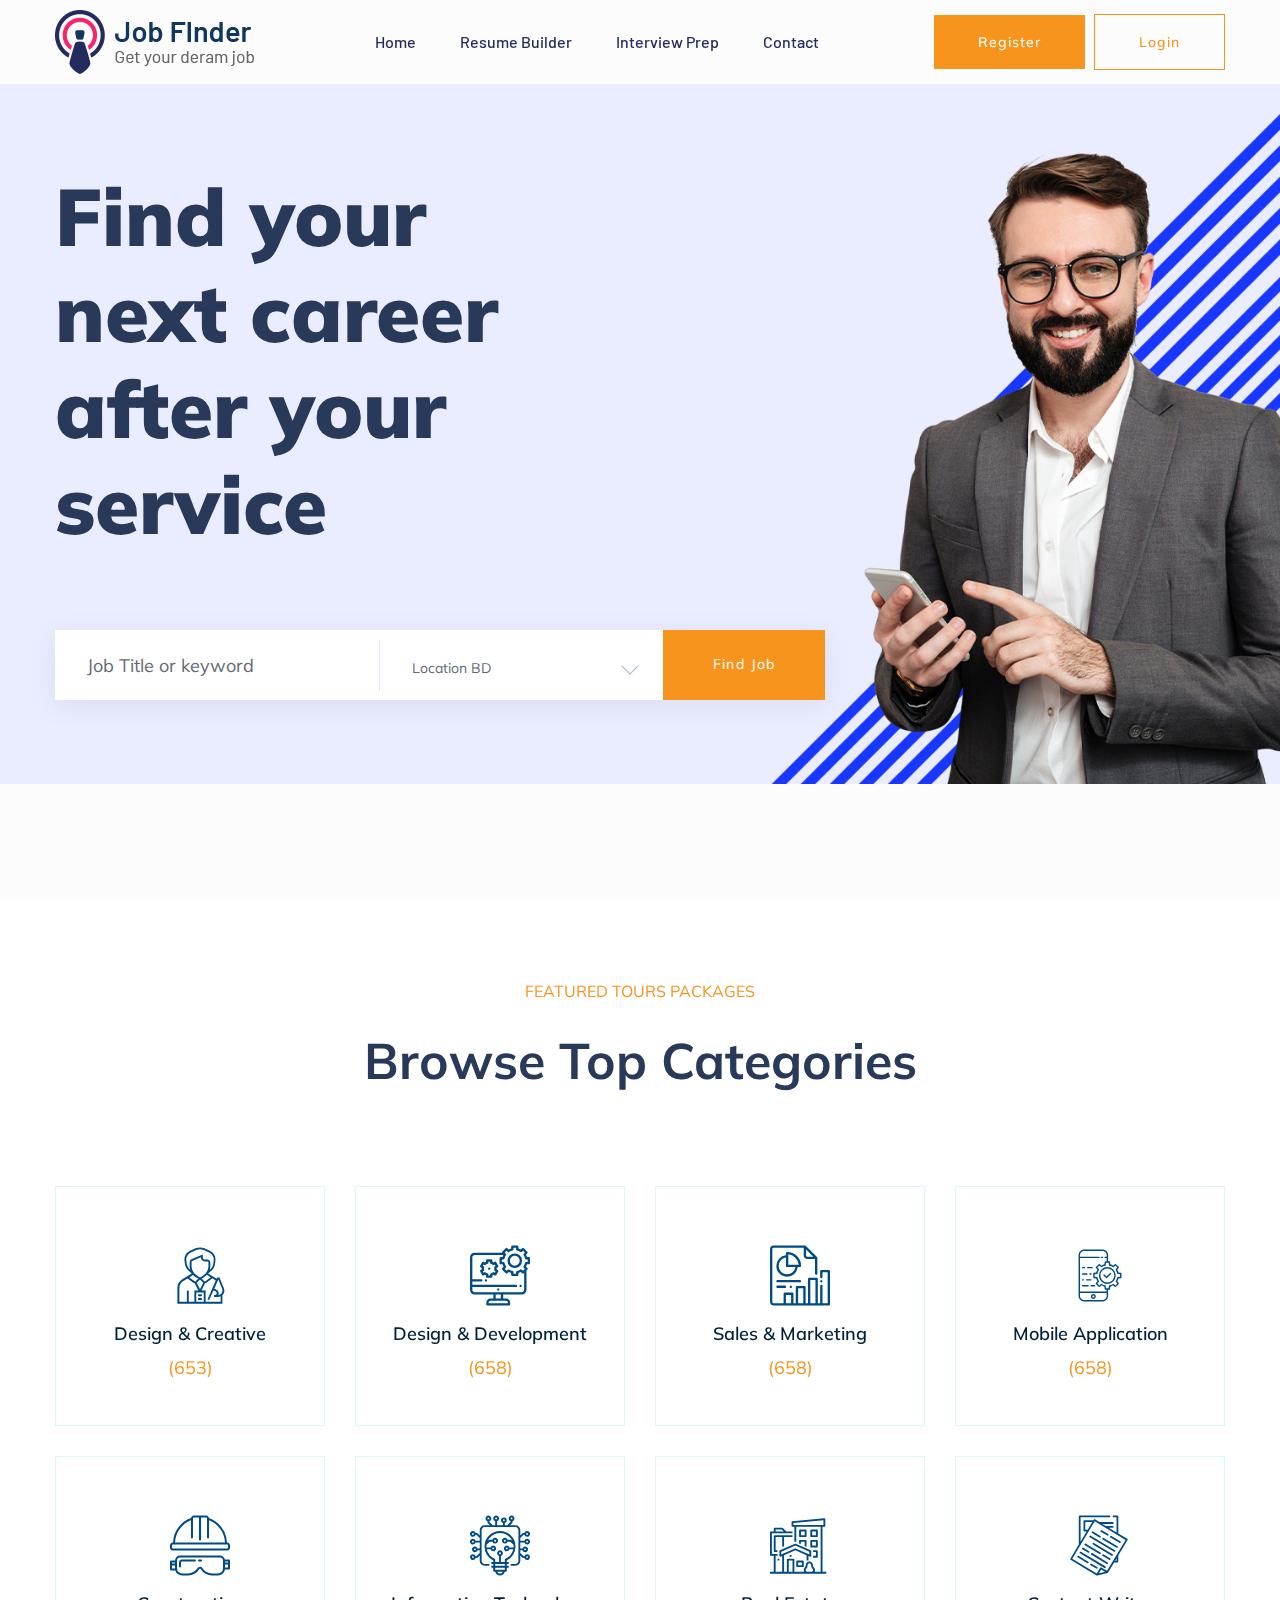
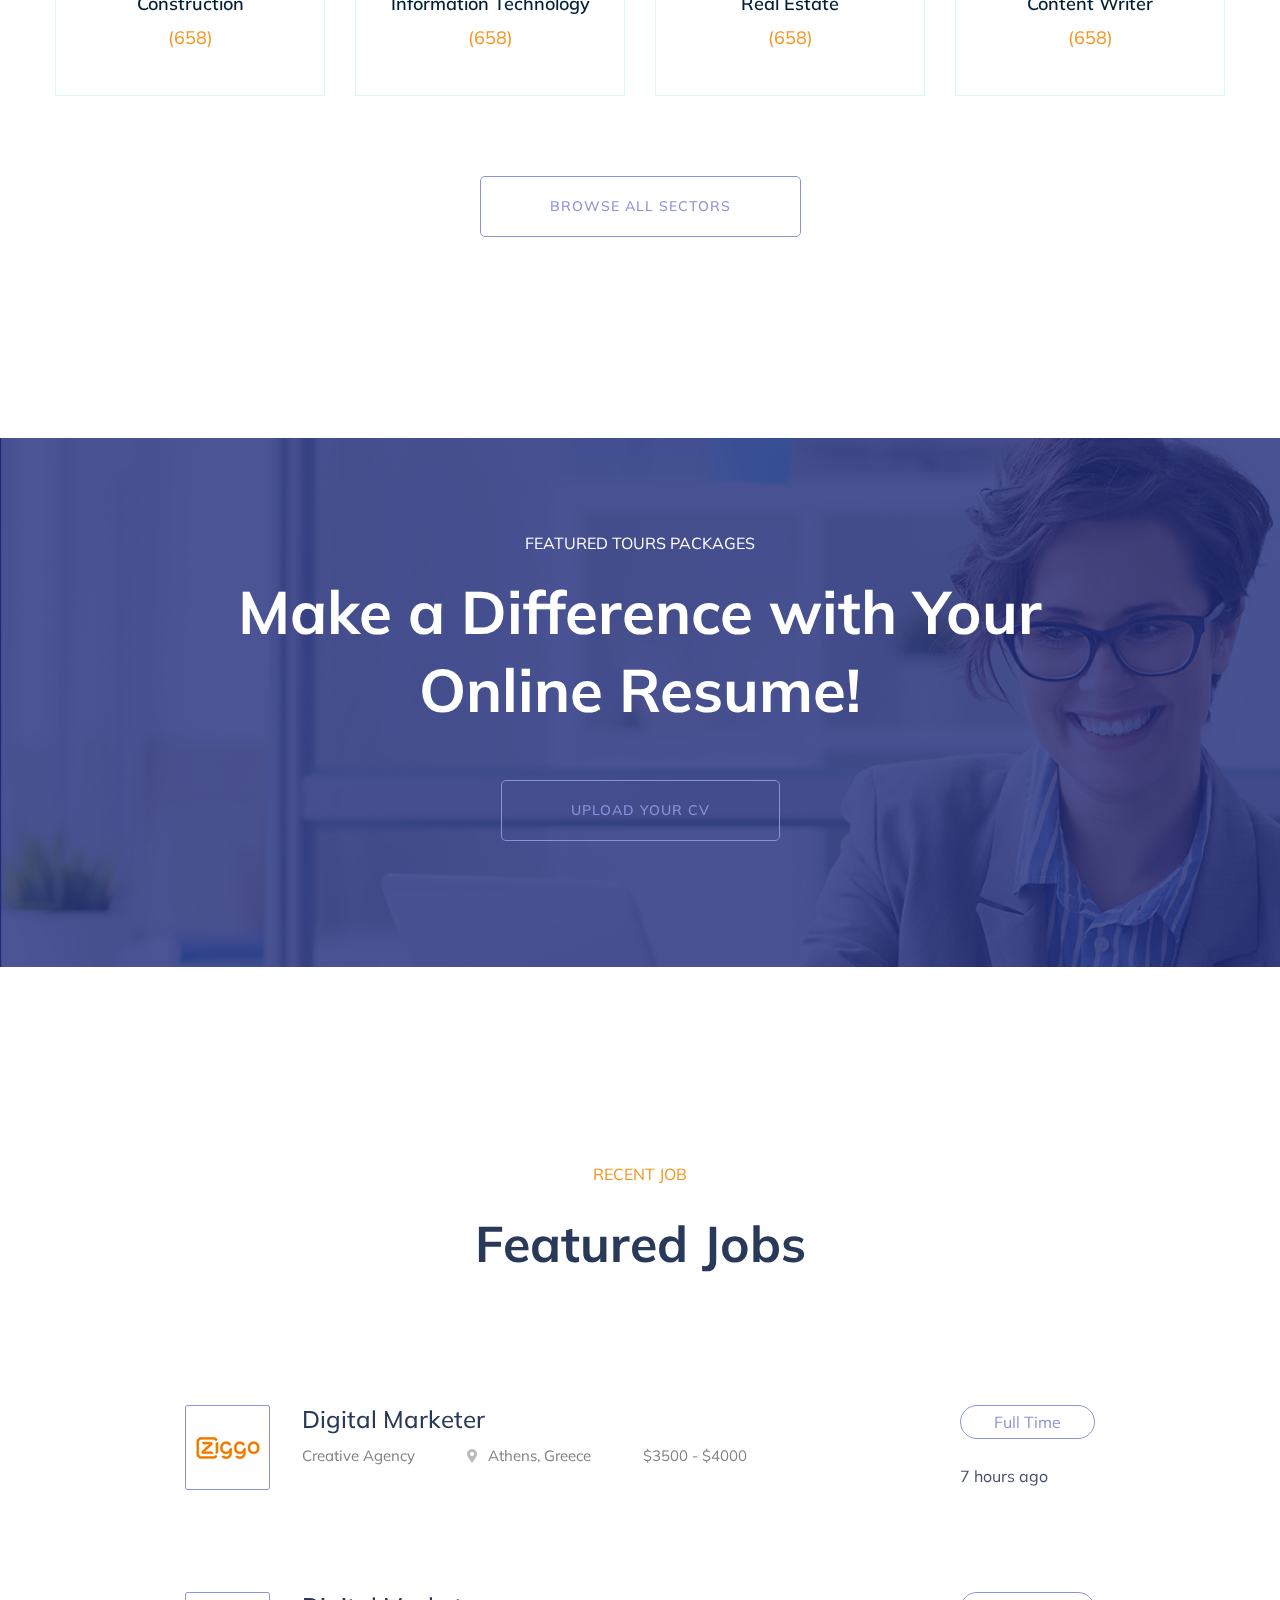
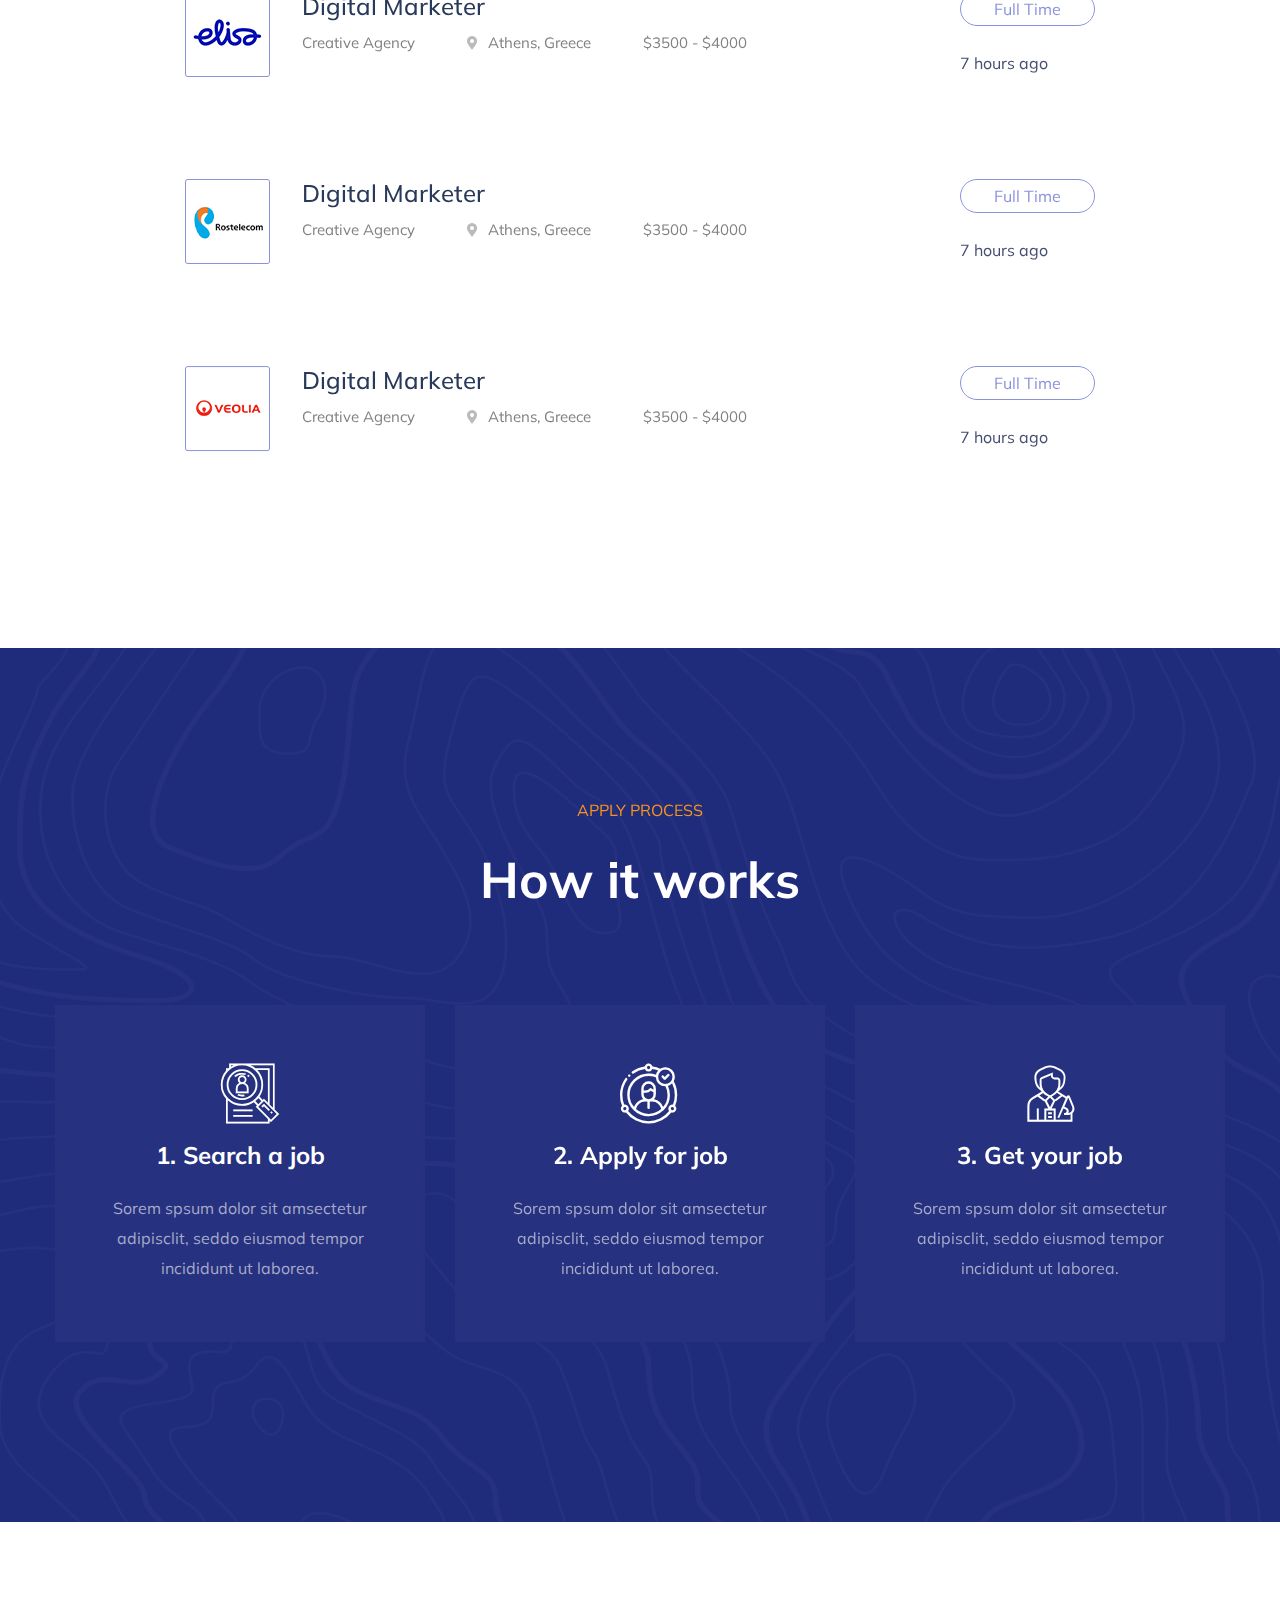
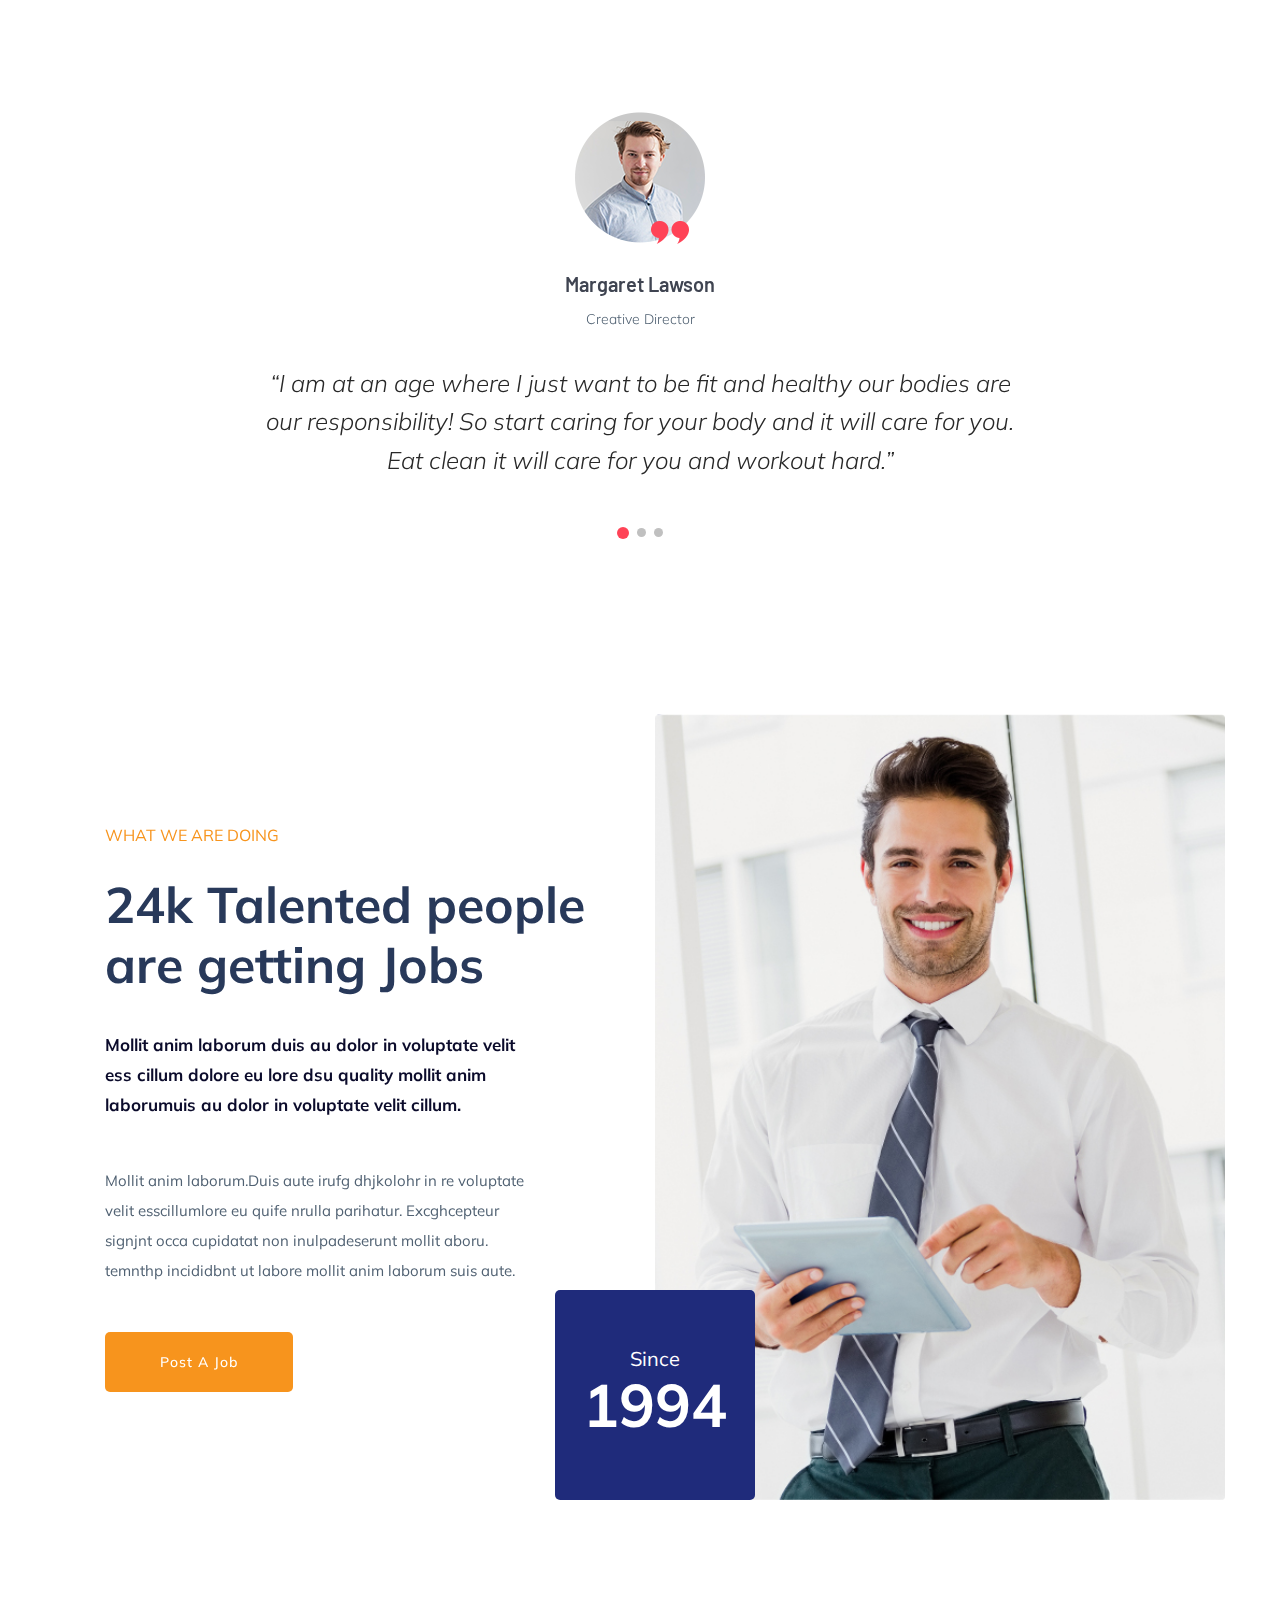
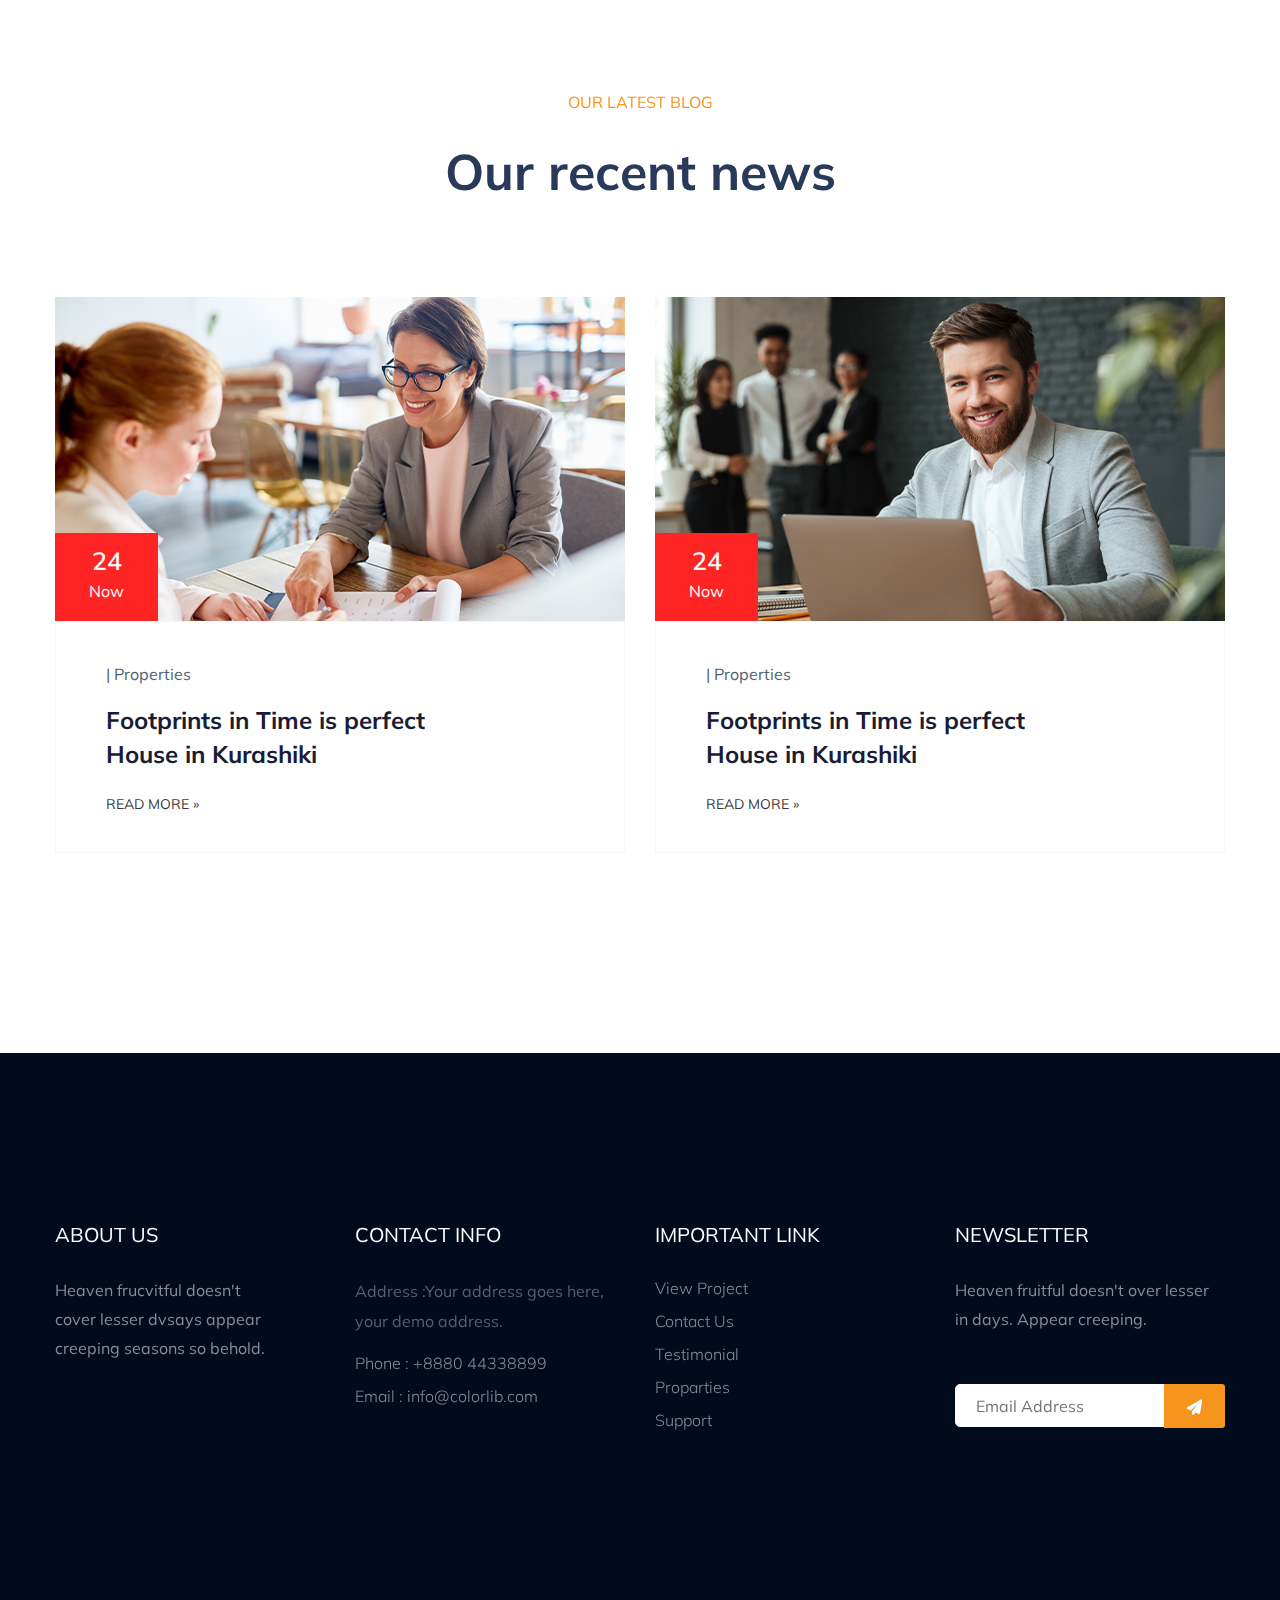
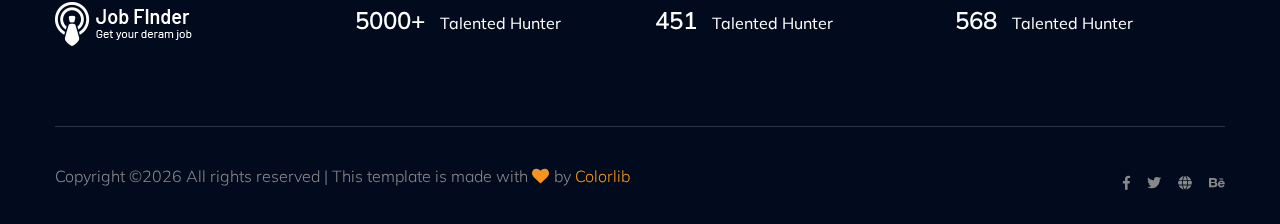
==== commit 77f8bf02: "updated theme color - ek" ====
--- a/client/public/index.html
+++ b/client/public/index.html
@@ -3,7 +3,7 @@
     <head>
         <meta charset="utf-8">
         <meta http-equiv="x-ua-compatible" content="ie=edge">
-         <title>Job board HTML-5 Template </title>
+         <title>Mili Prep Job Board </title>
         <meta name="description" content="">
         <meta name="viewport" content="width=device-width, initial-scale=1">
         <link rel="manifest" href="site.webmanifest">
@@ -56,16 +56,16 @@
                                     <nav class="d-none d-lg-block">
                                         <ul id="navigation">
                                             <li><a href="index.html">Home</a></li>
-                                            <li><a href="job_listing.html">Find a Jobs </a></li>
-                                            <li><a href="about.html">About</a></li>
-                                            <li><a href="#">Page</a>
-                                                <ul class="submenu">
-                                                    <li><a href="blog.html">Blog</a></li>
-                                                    <li><a href="single-blog.html">Blog Details</a></li>
-                                                    <li><a href="elements.html">Elements</a></li>
-                                                    <li><a href="job_details.html">job Details</a></li>
-                                                </ul>
-                                            </li>
+                                            <li><a href="job_listing.html">Resume Builder </a></li>
+                                            <li><a href="about.html">Interview Prep</a></li>
+<!--                                            <li><a href="#">Page</a>-->
+<!--                                                <ul class="submenu">-->
+<!--                                                    <li><a href="blog.html">Blog</a></li>-->
+<!--                                                    <li><a href="single-blog.html">Blog Details</a></li>-->
+<!--                                                    <li><a href="elements.html">Elements</a></li>-->
+<!--                                                    <li><a href="job_details.html">job Details</a></li>-->
+<!--                                                </ul>-->
+<!--                                            </li>-->
                                             <li><a href="contact.html">Contact</a></li>
                                         </ul>
                                     </nav>
--- a/client/public/assets/css/style.css
+++ b/client/public/assets/css/style.css
@@ -1,2 +1,16 @@
-@import url("https://fonts.googleapis.com/css?family=Barlow:300,400,500,600,700,900|Muli:300,400,500,600,700,800,900&display=swap");.white-bg{background:#ffffff}.gray-bg{background:#f5f5f5}.gray-bg{background:#f7f7fd}.white-bg{background:#fff}.black-bg{background:#16161a}.theme-bg{background:#fb246a}.brand-bg{background:#f1f4fa}.testimonial-bg{background:#f9fafc}.white-color{color:#fff}.black-color{color:#16161a}.theme-color{color:#fb246a}.boxed-btn{background:#fff;color:#fb246a !important;display:inline-block;padding:18px 44px;font-family:"Muli",sans-serif;font-size:14px;font-weight:400;border:0;border:1px solid #fb246a;letter-spacing:3px;text-align:center;color:#fb246a;text-transform:uppercase;cursor:pointer}.boxed-btn:hover{background:#fb246a;color:#fff !important;border:1px solid #fb246a}.boxed-btn:focus{outline:none}.boxed-btn.large-width{width:220px}[data-overlay]{position:relative;background-size:cover;background-repeat:no-repeat;background-position:center center}[data-overlay]::before{position:absolute;left:0;top:0;right:0;bottom:0;content:""}[data-opacity="1"]::before{opacity:0.1}[data-opacity="2"]::before{opacity:0.2}[data-opacity="3"]::before{opacity:0.3}[data-opacity="4"]::before{opacity:0.4}[data-opacity="5"]::before{opacity:0.5}[data-opacity="6"]::before{opacity:0.6}[data-opacity="7"]::before{opacity:0.7}[data-opacity="8"]::before{opacity:0.8}[data-opacity="9"]::before{opacity:0.9}body{font-family:"Muli",sans-serif;font-weight:normal;font-style:normal}h1,h2,h3,h4,h5,h6{font-family:"Muli",sans-serif;color:#0b1c39;margin-top:0px;font-style:normal;font-weight:500;text-transform:normal}p{font-family:"Muli",sans-serif;color:#506172;font-size:16px;line-height:30px;margin-bottom:15px;font-weight:normal}.bg-img-1{background-image:url(../img/slider/slider-img-1.jpg)}.bg-img-2{background-image:url(../img/background-img/bg-img-2.jpg)}.cta-bg-1{background-image:url(../img/background-img/bg-img-3.jpg)}.img{max-width:100%;-webkit-transition:all .3s ease-out 0s;-moz-transition:all .3s ease-out 0s;-ms-transition:all .3s ease-out 0s;-o-transition:all .3s ease-out 0s;transition:all .3s ease-out 0s}.f-left{float:left}.f-right{float:right}.fix{overflow:hidden}.clear{clear:both}a,.button{-webkit-transition:all .3s ease-out 0s;-moz-transition:all .3s ease-out 0s;-ms-transition:all .3s ease-out 0s;-o-transition:all .3s ease-out 0s;transition:all .3s ease-out 0s}a:focus,.button:focus{text-decoration:none;outline:none}a{color:#635c5c}a:hover{color:#fff}a:focus,a:hover,.portfolio-cat a:hover,.footer -menu li a:hover{text-decoration:none}a,button{color:#fff;outline:medium none}button:focus,input:focus,input:focus,textarea,textarea:focus{outline:0}.uppercase{text-transform:uppercase}input:focus::-moz-placeholder{opacity:0;-webkit-transition:.4s;-o-transition:.4s;transition:.4s}.capitalize{text-transform:capitalize}h1 a,h2 a,h3 a,h4 a,h5 a,h6 a{color:inherit}ul{margin:0px;padding:0px}li{list-style:none}hr{border-bottom:1px solid #eceff8;border-top:0 none;margin:30px 0;padding:0}.theme-overlay{position:relative}.theme-overlay::before{background:#1696e7 none repeat scroll 0 0;content:"";height:100%;left:0;opacity:0.6;position:absolute;top:0;width:100%}.overlay{position:relative;z-index:0}.overlay::before{position:absolute;content:"";top:0;left:0;width:100%;height:100%;z-index:-1}.overlay2{position:relative;z-index:0}.overlay2::before{position:absolute;content:"";background-color:#2E2200;top:0;left:0;width:100%;height:100%;z-index:-1;opacity:0.5}.section-padding{padding-top:120px;padding-bottom:120px}.separator{border-top:1px solid #f2f2f2}.mb-90{margin-bottom:90px}@media (max-width: 767px){.mb-90{margin-bottom:30px}}@media (min-width: 768px) and (max-width: 991px){.mb-90{margin-bottom:45px}}.owl-carousel .owl-nav div{background:rgba(255,255,255,0.8) none repeat scroll 0 0;height:40px;left:20px;line-height:40px;font-size:22px;color:#646464;opacity:1;visibility:visible;position:absolute;text-align:center;top:50%;transform:translateY(-50%);transition:all 0.3s ease 0s;width:40px}.owl-carousel .owl-nav div.owl-next{left:auto;right:-30px}.owl-carousel .owl-nav div.owl-next i{position:relative;right:0;top:1px}.owl-carousel .owl-nav div.owl-prev i{position:relative;right:1px;top:0px}.owl-carousel:hover .owl-nav div{opacity:1;visibility:visible}.owl-carousel:hover .owl-nav div:hover{color:#fff;background:#ff3500}.btn{background:#fb246a;-moz-user-select:none;text-transform:capitalize;color:#fff;cursor:pointer;display:inline-block;font-size:14px;font-weight:500;letter-spacing:1px;line-height:0;margin-bottom:0;padding:27px 44px;border-radius:0px;margin:10px;cursor:pointer;transition:color 0.4s linear;position:relative;z-index:1;border:0;overflow:hidden;margin:0}.btn::before{content:"";position:absolute;left:0;top:0;width:101%;height:101%;background:#da2461;z-index:1;border-radius:5px;transition:transform 0.5s;transition-timing-function:ease;transform-origin:0 0;transition-timing-function:cubic-bezier(0.5, 1.6, 0.4, 0.7);transform:scaleX(0);border-radius:0}.btn:hover::before{transform:scaleX(1);color:#fff !important;z-index:-1}.head-btn2{background:none;border:1px solid #fb246a;color:#fb246a}@media only screen and (min-width: 992px) and (max-width: 1199px){.head-btn2{padding:27px 34px}}.head-btn2::before{color:#fff !important}.head-btn2:hover{color:#fff}.head-btn1{margin-right:5px}@media only screen and (min-width: 992px) and (max-width: 1199px){.head-btn1{padding:27px 27px}}.border-btn4{border:1px solid #fff;color:#fff}.btn.focus,.btn:focus{outline:0;box-shadow:none}.border-btn{border:1px solid #fb246a;color:#fb246a;font:"Muli",sans-serif;background:none;-moz-user-select:none;padding:27px 44px;margin:0px;text-transform:capitalize;cursor:pointer;display:inline-block;font-size:14px;font-weight:500;letter-spacing:1px;margin-bottom:0;border-radius:0px;position:relative;transition:color 0.4s linear;position:relative;overflow:hidden;margin:0}.border-btn::before{border:1px solid transparent;content:"";position:absolute;left:0;top:0;width:120%;height:105%;background:#da2461;z-index:-1;transition:transform 0.5s;transition-timing-function:ease;transform-origin:0 0;transition-timing-function:cubic-bezier(0.5, 1.6, 0.4, 0.7);transform:scaleY(0);border-radius:0}.border-btn:hover::before{transform:scaleY(1);order:2px solid transparent}.post-btn{border-radius:5px;padding:30px 55px}.border-btn2{border:1px solid #8b92dd;color:#8b92dd;font:"Muli",sans-serif;background:none;-moz-user-select:none;padding:19px 69px;margin:0px;text-transform:uppercase;cursor:pointer;display:inline-block;font-size:14px;font-weight:500;letter-spacing:1px;margin-bottom:0;border-radius:5px;position:relative;transition:color 0.4s linear;position:relative;overflow:hidden;margin:0}@media (max-width: 767px){.border-btn2{padding:19px 30px}}.border-btn2::before{border:1px solid transparent;content:"";position:absolute;left:0;top:0;width:101%;height:101%;background:#8b92dd;z-index:-1;transition:transform 0.5s;transition-timing-function:ease;transform-origin:0 0;transition-timing-function:cubic-bezier(0.5, 1.6, 0.4, 0.7);transform:scaleY(0);border-radius:0px}.border-btn2:hover::before{transform:scaleY(1);order:2px solid transparent}.breadcrumb>.active{color:#888}#scrollUp{background:#fb246a;height:50px;width:50px;right:31px;bottom:18px;color:#fff;font-size:20px;text-align:center;border-radius:50%;line-height:48px;border:2px solid transparent}@media (max-width: 767px){#scrollUp{right:16px}}#scrollUp:hover{color:#fff}.sticky-bar{left:0;margin:auto;position:fixed;top:0;width:100%;-webkit-box-shadow:0 10px 15px rgba(25,25,25,0.1);box-shadow:0 10px 15px rgba(25,25,25,0.1);z-index:9999;-webkit-animation:300ms ease-in-out 0s normal none 1 running fadeInDown;animation:300ms ease-in-out 0s normal none 1 running fadeInDown;-webkit-box-shadow:0 10px 15px rgba(25,25,25,0.1);background:#fff}.mt-5{margin-top:5px}.mt-10{margin-top:10px}.mt-15{margin-top:15px}.mt-20{margin-top:20px}.mt-25{margin-top:25px}.mt-30{margin-top:30px}.mt-35{margin-top:35px}.mt-40{margin-top:40px}.mt-45{margin-top:45px}.mt-50{margin-top:50px}.mt-55{margin-top:55px}.mt-60{margin-top:60px}.mt-65{margin-top:65px}.mt-70{margin-top:70px}.mt-75{margin-top:75px}.mt-80{margin-top:80px}.mt-85{margin-top:85px}.mt-90{margin-top:90px}.mt-95{margin-top:95px}.mt-100{margin-top:100px}.mt-105{margin-top:105px}.mt-110{margin-top:110px}.mt-115{margin-top:115px}.mt-120{margin-top:120px}.mt-125{margin-top:125px}.mt-130{margin-top:130px}.mt-135{margin-top:135px}.mt-140{margin-top:140px}.mt-145{margin-top:145px}.mt-150{margin-top:150px}.mt-155{margin-top:155px}.mt-160{margin-top:160px}.mt-165{margin-top:165px}.mt-170{margin-top:170px}.mt-175{margin-top:175px}.mt-180{margin-top:180px}.mt-185{margin-top:185px}.mt-190{margin-top:190px}.mt-195{margin-top:195px}.mt-200{margin-top:200px}.mb-5{margin-bottom:5px}.mb-10{margin-bottom:10px}.mb-15{margin-bottom:15px}.mb-20{margin-bottom:20px}.mb-25{margin-bottom:25px}.mb-30{margin-bottom:30px}.mb-35{margin-bottom:35px}.mb-40{margin-bottom:40px}.mb-45{margin-bottom:45px}.mb-50{margin-bottom:50px}.mb-55{margin-bottom:55px}.mb-60{margin-bottom:60px}.mb-65{margin-bottom:65px}.mb-70{margin-bottom:70px}.mb-75{margin-bottom:75px}.mb-80{margin-bottom:80px}.mb-85{margin-bottom:85px}.mb-90{margin-bottom:90px}.mb-95{margin-bottom:95px}.mb-100{margin-bottom:100px}.mb-105{margin-bottom:105px}.mb-110{margin-bottom:110px}.mb-115{margin-bottom:115px}.mb-120{margin-bottom:120px}.mb-125{margin-bottom:125px}.mb-130{margin-bottom:130px}.mb-135{margin-bottom:135px}.mb-140{margin-bottom:140px}.mb-145{margin-bottom:145px}.mb-150{margin-bottom:150px}.mb-155{margin-bottom:155px}.mb-160{margin-bottom:160px}.mb-165{margin-bottom:165px}.mb-170{margin-bottom:170px}.mb-175{margin-bottom:175px}.mb-180{margin-bottom:180px}.mb-185{margin-bottom:185px}.mb-190{margin-bottom:190px}.mb-195{margin-bottom:195px}.mb-200{margin-bottom:200px}.ml-5{margin-left:5px}.ml-10{margin-left:10px}.ml-15{margin-left:15px}.ml-20{margin-left:20px}.ml-25{margin-left:25px}.ml-30{margin-left:30px}.ml-35{margin-left:35px}.ml-40{margin-left:40px}.ml-45{margin-left:45px}.ml-50{margin-left:50px}.ml-55{margin-left:55px}.ml-60{margin-left:60px}.ml-65{margin-left:65px}.ml-70{margin-left:70px}.ml-75{margin-left:75px}.ml-80{margin-left:80px}.ml-85{margin-left:85px}.ml-90{margin-left:90px}.ml-95{margin-left:95px}.ml-100{margin-left:100px}.ml-105{margin-left:105px}.ml-110{margin-left:110px}.ml-115{margin-left:115px}.ml-120{margin-left:120px}.ml-125{margin-left:125px}.ml-130{margin-left:130px}.ml-135{margin-left:135px}.ml-140{margin-left:140px}.ml-145{margin-left:145px}.ml-150{margin-left:150px}.ml-155{margin-left:155px}.ml-160{margin-left:160px}.ml-165{margin-left:165px}.ml-170{margin-left:170px}.ml-175{margin-left:175px}.ml-180{margin-left:180px}.ml-185{margin-left:185px}.ml-190{margin-left:190px}.ml-195{margin-left:195px}.ml-200{margin-left:200px}.mr-5{margin-right:5px}.mr-10{margin-right:10px}.mr-15{margin-right:15px}.mr-20{margin-right:20px}.mr-25{margin-right:25px}.mr-30{margin-right:30px}.mr-35{margin-right:35px}.mr-40{margin-right:40px}.mr-45{margin-right:45px}.mr-50{margin-right:50px}.mr-55{margin-right:55px}.mr-60{margin-right:60px}.mr-65{margin-right:65px}.mr-70{margin-right:70px}.mr-75{margin-right:75px}.mr-80{margin-right:80px}.mr-85{margin-right:85px}.mr-90{margin-right:90px}.mr-95{margin-right:95px}.mr-100{margin-right:100px}.mr-105{margin-right:105px}.mr-110{margin-right:110px}.mr-115{margin-right:115px}.mr-120{margin-right:120px}.mr-125{margin-right:125px}.mr-130{margin-right:130px}.mr-135{margin-right:135px}.mr-140{margin-right:140px}.mr-145{margin-right:145px}.mr-150{margin-right:150px}.mr-155{margin-right:155px}.mr-160{margin-right:160px}.mr-165{margin-right:165px}.mr-170{margin-right:170px}.mr-175{margin-right:175px}.mr-180{margin-right:180px}.mr-185{margin-right:185px}.mr-190{margin-right:190px}.mr-195{margin-right:195px}.mr-200{margin-right:200px}.pt-5{padding-top:5px}.pt-10{padding-top:10px}.pt-15{padding-top:15px}.pt-20{padding-top:20px}.pt-25{padding-top:25px}.pt-30{padding-top:30px}.pt-35{padding-top:35px}.pt-40{padding-top:40px}.pt-45{padding-top:45px}.pt-50{padding-top:50px}.pt-55{padding-top:55px}.pt-60{padding-top:60px}.pt-65{padding-top:65px}.pt-70{padding-top:70px}.pt-75{padding-top:75px}.pt-80{padding-top:80px}.pt-85{padding-top:85px}.pt-90{padding-top:90px}.pt-95{padding-top:95px}.pt-100{padding-top:100px}.pt-105{padding-top:105px}.pt-110{padding-top:110px}.pt-115{padding-top:115px}.pt-120{padding-top:120px}.pt-125{padding-top:125px}.pt-130{padding-top:130px}.pt-135{padding-top:135px}.pt-140{padding-top:140px}.pt-145{padding-top:145px}.pt-150{padding-top:150px}.pt-155{padding-top:155px}.pt-160{padding-top:160px}.pt-165{padding-top:165px}.pt-170{padding-top:170px}.pt-175{padding-top:175px}.pt-180{padding-top:180px}.pt-185{padding-top:185px}.pt-190{padding-top:190px}.pt-195{padding-top:195px}.pt-200{padding-top:200px}.pt-260{padding-top:260px}.pb-5{padding-bottom:5px}.pb-10{padding-bottom:10px}.pb-15{padding-bottom:15px}.pb-20{padding-bottom:20px}.pb-25{padding-bottom:25px}.pb-30{padding-bottom:30px}.pb-35{padding-bottom:35px}.pb-40{padding-bottom:40px}.pb-45{padding-bottom:45px}.pb-50{padding-bottom:50px}.pb-55{padding-bottom:55px}.pb-60{padding-bottom:60px}.pb-65{padding-bottom:65px}.pb-70{padding-bottom:70px}.pb-75{padding-bottom:75px}.pb-80{padding-bottom:80px}.pb-85{padding-bottom:85px}.pb-90{padding-bottom:90px}.pb-95{padding-bottom:95px}.pb-100{padding-bottom:100px}.pb-105{padding-bottom:105px}.pb-110{padding-bottom:110px}.pb-115{padding-bottom:115px}.pb-120{padding-bottom:120px}.pb-125{padding-bottom:125px}.pb-130{padding-bottom:130px}.pb-135{padding-bottom:135px}.pb-140{padding-bottom:140px}.pb-145{padding-bottom:145px}.pb-150{padding-bottom:150px}.pb-155{padding-bottom:155px}.pb-160{padding-bottom:160px}.pb-165{padding-bottom:165px}.pb-170{padding-bottom:170px}.pb-175{padding-bottom:175px}.pb-180{padding-bottom:180px}.pb-185{padding-bottom:185px}.pb-190{padding-bottom:190px}.pb-195{padding-bottom:195px}.pb-200{padding-bottom:200px}.pl-5{padding-left:5px}.pl-10{padding-left:10px}.pl-15{padding-left:15px}.pl-20{padding-left:20px}.pl-25{padding-left:25px}.pl-30{padding-left:30px}.pl-35{padding-left:35px}.pl-40{padding-left:40px}.pl-45{padding-left:45px}.pl-50{padding-left:50px}.pl-55{padding-left:55px}.pl-60{padding-left:60px}.pl-65{padding-left:65px}.pl-70{padding-left:70px}.pl-75{padding-left:75px}.pl-80{padding-left:80px}.pl-85{padding-left:85px}.pl-90{padding-left:90px}.pl-95{padding-left:95px}.pl-100{padding-left:100px}.pl-105{padding-left:105px}.pl-110{padding-left:110px}.pl-115{padding-left:115px}.pl-120{padding-left:120px}.pl-125{padding-left:125px}.pl-130{padding-left:130px}.pl-135{padding-left:135px}.pl-140{padding-left:140px}.pl-145{padding-left:145px}.pl-150{padding-left:150px}.pl-155{padding-left:155px}.pl-160{padding-left:160px}.pl-165{padding-left:165px}.pl-170{padding-left:170px}.pl-175{padding-left:175px}.pl-180{padding-left:180px}.pl-185{padding-left:185px}.pl-190{padding-left:190px}.pl-195{padding-left:195px}.pl-200{padding-left:200px}.pr-5{padding-right:5px}.pr-10{padding-right:10px}.pr-15{padding-right:15px}.pr-20{padding-right:20px}.pr-25{padding-right:25px}.pr-30{padding-right:30px}.pr-35{padding-right:35px}.pr-40{padding-right:40px}.pr-45{padding-right:45px}.pr-50{padding-right:50px}.pr-55{padding-right:55px}.pr-60{padding-right:60px}.pr-65{padding-right:65px}.pr-70{padding-right:70px}.pr-75{padding-right:75px}.pr-80{padding-right:80px}.pr-85{padding-right:85px}.pr-90{padding-right:90px}.pr-95{padding-right:95px}.pr-100{padding-right:100px}.pr-105{padding-right:105px}.pr-110{padding-right:110px}.pr-115{padding-right:115px}.pr-120{padding-right:120px}.pr-125{padding-right:125px}.pr-130{padding-right:130px}.pr-135{padding-right:135px}.pr-140{padding-right:140px}.pr-145{padding-right:145px}.pr-150{padding-right:150px}.pr-155{padding-right:155px}.pr-160{padding-right:160px}.pr-165{padding-right:165px}.pr-170{padding-right:170px}.pr-175{padding-right:175px}.pr-180{padding-right:180px}.pr-185{padding-right:185px}.pr-190{padding-right:190px}.pr-195{padding-right:195px}.pr-200{padding-right:200px}.bounce-animate{animation-name:float-bob;animation-duration:2s;animation-iteration-count:infinite;-moz-animation-name:float-bob;-moz-animation-duration:2s;-moz-animation-iteration-count:infinite;-moz-animation-timing-function:linear;-ms-animation-name:float-bob;-ms-animation-duration:2s;-ms-animation-iteration-count:infinite;-ms-animation-timing-function:linear;-o-animation-name:float-bob;-o-animation-duration:2s;-o-animation-iteration-count:infinite;-o-animation-timing-function:linear}@-webkit-keyframes float-bob{0%{-webkit-transform:translateY(-20px);transform:translateY(-20px)}50%{-webkit-transform:translateY(-10px);transform:translateY(-10px)}100%{-webkit-transform:translateY(-20px);transform:translateY(-20px)}}.heartbeat{animation:heartbeat 1s infinite alternate}@-webkit-keyframes heartbeat{to{-webkit-transform:scale(1.03);transform:scale(1.03)}}.rotateme{-webkit-animation-name:rotateme;animation-name:rotateme;-webkit-animation-duration:30s;animation-duration:30s;-webkit-animation-iteration-count:infinite;animation-iteration-count:infinite;-webkit-animation-timing-function:linear;animation-timing-function:linear}@keyframes rotateme{from{-webkit-transform:rotate(0deg);transform:rotate(0deg)}to{-webkit-transform:rotate(360deg);transform:rotate(360deg)}}@-webkit-keyframes rotateme{from{-webkit-transform:rotate(0deg)}to{-webkit-transform:rotate(360deg)}}.preloader{background-color:#f7f7f7;width:100%;height:100%;position:fixed;top:0;left:0;right:0;bottom:0;z-index:999999;-webkit-transition:.6s;-o-transition:.6s;transition:.6s;margin:0 auto}.preloader .preloader-circle{width:100px;height:100px;position:relative;border-style:solid;border-width:1px;border-top-color:#fb246a;border-bottom-color:transparent;border-left-color:transparent;border-right-color:transparent;z-index:10;border-radius:50%;-webkit-box-shadow:0 1px 5px 0 rgba(35,181,185,0.15);box-shadow:0 1px 5px 0 rgba(35,181,185,0.15);background-color:#ffffff;-webkit-animation:zoom 2000ms infinite ease;animation:zoom 2000ms infinite ease;-webkit-transition:.6s;-o-transition:.6s;transition:.6s}.preloader .preloader-circle2{border-top-color:#0078ff}.preloader .preloader-img{position:absolute;top:50%;z-index:200;left:0;right:0;margin:0 auto;text-align:center;display:inline-block;-webkit-transform:translateY(-50%);-ms-transform:translateY(-50%);transform:translateY(-50%);padding-top:6px;-webkit-transition:.6s;-o-transition:.6s;transition:.6s}.preloader .preloader-img img{max-width:55px}.preloader .pere-text strong{font-weight:800;color:#dca73a;text-transform:uppercase}@-webkit-keyframes zoom{0%{-webkit-transform:rotate(0deg);transform:rotate(0deg);-webkit-transition:.6s;-o-transition:.6s;transition:.6s}100%{-webkit-transform:rotate(360deg);transform:rotate(360deg);-webkit-transition:.6s;-o-transition:.6s;transition:.6s}}@keyframes zoom{0%{-webkit-transform:rotate(0deg);transform:rotate(0deg);-webkit-transition:.6s;-o-transition:.6s;transition:.6s}100%{-webkit-transform:rotate(360deg);transform:rotate(360deg);-webkit-transition:.6s;-o-transition:.6s;transition:.6s}}.section-padding2{padding-top:200px;padding-bottom:200px}@media only screen and (min-width: 1200px) and (max-width: 1600px){.section-padding2{padding-top:200px;padding-bottom:200px}}@media only screen and (min-width: 992px) and (max-width: 1199px){.section-padding2{padding-top:200px;padding-bottom:200px}}@media only screen and (min-width: 768px) and (max-width: 991px){.section-padding2{padding-top:100px;padding-bottom:100px}}@media only screen and (min-width: 576px) and (max-width: 767px){.section-padding2{padding-top:70px;padding-bottom:70px}}@media (max-width: 767px){.section-padding2{padding-top:70px;padding-bottom:70px}}.section-padding30{padding-top:200px;padding-bottom:170px}@media only screen and (min-width: 1200px) and (max-width: 1600px){.section-padding30{padding-top:200px;padding-bottom:170px}}@media only screen and (min-width: 992px) and (max-width: 1199px){.section-padding30{padding-top:150px;padding-bottom:120px}}@media only screen and (min-width: 768px) and (max-width: 991px){.section-padding30{padding-top:100px;padding-bottom:70px}}@media only screen and (min-width: 576px) and (max-width: 767px){.section-padding30{padding-top:60px;padding-bottom:28px}}@media (max-width: 767px){.section-padding30{padding-top:60px;padding-bottom:28px}}.section-pad-t30{padding-top:195px;padding-bottom:195px}@media only screen and (min-width: 1200px) and (max-width: 1600px){.section-pad-t30{padding-top:195px;padding-bottom:195px}}@media only screen and (min-width: 992px) and (max-width: 1199px){.section-pad-t30{padding-top:195px;padding-bottom:195px}}@media only screen and (min-width: 768px) and (max-width: 991px){.section-pad-t30{padding-top:95px;padding-bottom:95px}}@media only screen and (min-width: 576px) and (max-width: 767px){.section-pad-t30{padding-top:65px;padding-bottom:65px}}@media (max-width: 767px){.section-pad-t30{padding-top:65px;padding-bottom:65px}}.feature-padding{padding-top:195px;padding-bottom:130px}@media only screen and (min-width: 992px) and (max-width: 1199px){.feature-padding{padding-top:195px;padding-bottom:130px}}@media only screen and (min-width: 768px) and (max-width: 991px){.feature-padding{padding-top:70px;padding-bottom:50px}}@media only screen and (min-width: 576px) and (max-width: 767px){.feature-padding{padding-top:70px;padding-bottom:50px}}@media (max-width: 767px){.feature-padding{padding-top:70px;padding-bottom:50px}}.section-padding3{padding-top:200px;padding-bottom:200px}@media only screen and (min-width: 1200px) and (max-width: 1600px){.section-padding3{padding-top:200px;padding-bottom:200px}}@media only screen and (min-width: 992px) and (max-width: 1199px){.section-padding3{padding-top:150px;padding-bottom:150px}}@media only screen and (min-width: 768px) and (max-width: 991px){.section-padding3{padding-top:50px;padding-bottom:100px}}@media only screen and (min-width: 576px) and (max-width: 767px){.section-padding3{padding-top:60px;padding-bottom:60px}}@media (max-width: 767px){.section-padding3{padding-top:40px;padding-bottom:70px}}.section-padd-top30{padding-top:170px;padding-bottom:200px}@media only screen and (min-width: 1200px) and (max-width: 1600px){.section-padd-top30{padding-top:170px;padding-bottom:200px}}@media only screen and (min-width: 992px) and (max-width: 1199px){.section-padd-top30{padding-top:170px;padding-bottom:200px}}@media only screen and (min-width: 768px) and (max-width: 991px){.section-padd-top30{padding-top:100px;padding-bottom:160px}}@media only screen and (min-width: 576px) and (max-width: 767px){.section-padd-top30{padding-top:50px;padding-bottom:90px}}@media (max-width: 767px){.section-padd-top30{padding-top:35px;padding-bottom:90px}}.testimonial-padding{padding-top:190px;padding-bottom:220px}@media only screen and (min-width: 992px) and (max-width: 1199px){.testimonial-padding{padding-top:150px;padding-bottom:150px}}@media only screen and (min-width: 768px) and (max-width: 991px){.testimonial-padding{padding-top:100px;padding-bottom:100px}}@media only screen and (min-width: 576px) and (max-width: 767px){.testimonial-padding{padding-top:80px;padding-bottom:100px}}@media (max-width: 767px){.testimonial-padding{padding-top:80px;padding-bottom:100px}}.blog-h-padding{padding-top:190px;padding-bottom:170px}@media only screen and (min-width: 992px) and (max-width: 1199px){.blog-h-padding{padding-top:150px;padding-bottom:100px}}@media only screen and (min-width: 768px) and (max-width: 991px){.blog-h-padding{padding-top:70px;padding-bottom:40px}}@media only screen and (min-width: 576px) and (max-width: 767px){.blog-h-padding{padding-top:70px;padding-bottom:40px}}@media (max-width: 767px){.blog-h-padding{padding-top:70px;padding-bottom:40px}}.footer-padding{padding-top:170px;padding-bottom:20px}@media only screen and (min-width: 1200px) and (max-width: 1600px){.footer-padding{padding-top:170px;padding-bottom:20px}}@media only screen and (min-width: 992px) and (max-width: 1199px){.footer-padding{padding-top:170px;padding-bottom:20px}}@media only screen and (min-width: 768px) and (max-width: 991px){.footer-padding{padding-top:100px;padding-bottom:20px}}@media only screen and (min-width: 576px) and (max-width: 767px){.footer-padding{padding-top:80px;padding-bottom:0px}}@media (max-width: 767px){.footer-padding{padding-top:80px;padding-bottom:0px}}.section-tittle h2{color:#28395a;font-size:50px;font-weight:700;line-height:1.2;margin-bottom:95px}@media (max-width: 767px){.section-tittle h2{font-size:30px;line-height:1.4;margin-bottom:50px}}.section-tittle span{color:#fb246a;text-transform:uppercase;margin-bottom:28px;display:block}.section-tittle.white-text h2{color:#fff}.small-section-tittle h4{color:#28395a;font-size:18px;font-weight:600;line-height:1.2;margin-bottom:20px}.small-section-tittle2 h4{color:#1e2147;font-size:18px;font-weight:600;line-height:1.2;margin-bottom:20px}.small-section-tittle2 .ion{float:left;padding-right:16px}.section-tittle2 h2{margin-bottom:35px}@media only screen and (min-width: 992px) and (max-width: 1199px){.section-tittle2 h2{font-size:43px}}@media (max-width: 767px){.section-tittle2 h2{font-size:29px}}.section-overly{position:relative;z-index:0}.section-overly::before{position:absolute;content:"";background-color:rgba(31,43,123,0.8);width:100%;height:100%;left:0;top:0;bottom:0;right:0;z-index:-1;background-repeat:no-repeat}.white-bg{background:#ffffff}.gray-bg{background:#f5f5f5}.gray-bg{background:#f7f7fd}.white-bg{background:#fff}.black-bg{background:#16161a}.theme-bg{background:#fb246a}.brand-bg{background:#f1f4fa}.testimonial-bg{background:#f9fafc}.white-color{color:#fff}.black-color{color:#16161a}.theme-color{color:#fb246a}.latest-blog-area .area-heading{margin-bottom:70px}.blog_area a{color:"Muli",sans-serif !important;text-decoration:none;transition:.4s}.blog_area a:hover,.blog_area a :hover{background:-webkit-linear-gradient(131deg, #fb246a 0%, #fb246a 99%);-webkit-background-clip:text;-webkit-text-fill-color:transparent;text-decoration:none;transition:.4s}.single-blog{overflow:hidden;margin-bottom:30px}.single-blog:hover{box-shadow:0px 10px 20px 0px rgba(42,34,123,0.1)}.single-blog .thumb{overflow:hidden;position:relative}.single-blog .thumb:after{content:'';position:absolute;left:0;top:0;width:100%;height:100%;background:#000;opacity:0;-webkit-transition:all .3s ease-out 0s;-moz-transition:all .3s ease-out 0s;-ms-transition:all .3s ease-out 0s;-o-transition:all .3s ease-out 0s;transition:all .3s ease-out 0s}.single-blog h4{border-bottom:1px solid #dfdfdf;padding-bottom:34px;margin-bottom:25px}.single-blog a{font-size:20px;font-weight:600}.single-blog .date{color:#666666;text-align:left;display:inline-block;font-size:13px;font-weight:300}.single-blog .tag{text-align:left;display:inline-block;float:left;font-size:13px;font-weight:300;margin-right:22px;position:relative}.single-blog .tag:after{content:'';position:absolute;width:1px;height:10px;background:#acacac;right:-12px;top:7px}@media (max-width: 1199px){.single-blog .tag{margin-right:8px}.single-blog .tag:after{display:none}}.single-blog .likes{margin-right:16px}@media (max-width: 800px){.single-blog{margin-bottom:30px}}.single-blog .single-blog-content{padding:30px}.single-blog .single-blog-content .meta-bottom p{font-size:13px;font-weight:300}.single-blog .single-blog-content .meta-bottom i{color:#fdcb9e;font-size:13px;margin-right:7px}@media (max-width: 1199px){.single-blog .single-blog-content{padding:15px}}.single-blog:hover .thumb:after{opacity:.7;-webkit-transition:all .3s ease-out 0s;-moz-transition:all .3s ease-out 0s;-ms-transition:all .3s ease-out 0s;-o-transition:all .3s ease-out 0s;transition:all .3s ease-out 0s}@media (max-width: 1199px){.single-blog h4{transition:all 300ms linear 0s;border-bottom:1px solid #dfdfdf;padding-bottom:14px;margin-bottom:12px}.single-blog h4 a{font-size:18px}}.full_image.single-blog{position:relative}.full_image.single-blog .single-blog-content{position:absolute;left:35px;bottom:0;opacity:0;visibility:hidden;-webkit-transition:all .3s ease-out 0s;-moz-transition:all .3s ease-out 0s;-ms-transition:all .3s ease-out 0s;-o-transition:all .3s ease-out 0s;transition:all .3s ease-out 0s}@media (min-width: 992px){.full_image.single-blog .single-blog-content{bottom:100px}}.full_image.single-blog h4{-webkit-transition:all .3s ease-out 0s;-moz-transition:all .3s ease-out 0s;-ms-transition:all .3s ease-out 0s;-o-transition:all .3s ease-out 0s;transition:all .3s ease-out 0s;border-bottom:none;padding-bottom:5px}.full_image.single-blog a{font-size:20px;font-weight:600}.full_image.single-blog .date{color:#fff}.full_image.single-blog:hover .single-blog-content{opacity:1;visibility:visible;-webkit-transition:all .3s ease-out 0s;-moz-transition:all .3s ease-out 0s;-ms-transition:all .3s ease-out 0s;-o-transition:all .3s ease-out 0s;transition:all .3s ease-out 0s}.l_blog_item .l_blog_text .date{margin-top:24px;margin-bottom:15px}.l_blog_item .l_blog_text .date a{font-size:12px}.l_blog_item .l_blog_text h4{font-size:18px;border-bottom:1px solid #eeeeee;margin-bottom:0px;padding-bottom:20px;-webkit-transition:all .3s ease-out 0s;-moz-transition:all .3s ease-out 0s;-ms-transition:all .3s ease-out 0s;-o-transition:all .3s ease-out 0s;transition:all .3s ease-out 0s}.l_blog_item .l_blog_text p{margin-bottom:0px;padding-top:20px}.causes_slider .owl-dots{text-align:center;margin-top:80px}.causes_slider .owl-dots .owl-dot{height:14px;width:14px;background:#eeeeee;display:inline-block;margin-right:7px}.causes_slider .owl-dots .owl-dot:last-child{margin-right:0px}.causes_item{background:#fff}.causes_item .causes_img{position:relative}.causes_item .causes_img .c_parcent{position:absolute;bottom:0px;width:100%;left:0px;height:3px;background:rgba(255,255,255,0.5)}.causes_item .causes_img .c_parcent span{width:70%;height:3px;position:absolute;left:0px;bottom:0px}.causes_item .causes_img .c_parcent span:before{content:"75%";position:absolute;right:-10px;bottom:0px;color:#fff;padding:0px 5px}.causes_item .causes_text{padding:30px 35px 40px 30px}.causes_item .causes_text h4{font-size:18px;font-weight:600;margin-bottom:15px;cursor:pointer}.causes_item .causes_text p{font-size:14px;line-height:24px;font-weight:300;margin-bottom:0px}.causes_item .causes_bottom a{width:50%;border:1px solid;text-align:center;float:left;line-height:50px;color:#fff;font-size:14px;font-weight:500}.causes_item .causes_bottom a+a{border-color:#eeeeee;background:#fff;font-size:14px}.latest_blog_area{background:#f9f9ff}.single-recent-blog-post{margin-bottom:30px}.single-recent-blog-post .thumb{overflow:hidden}.single-recent-blog-post .thumb img{transition:all 0.7s linear}.single-recent-blog-post .details{padding-top:30px}.single-recent-blog-post .details .sec_h4{line-height:24px;padding:10px 0px 13px;transition:all 0.3s linear}.single-recent-blog-post .date{font-size:14px;line-height:24px;font-weight:400}.single-recent-blog-post:hover img{transform:scale(1.23) rotate(10deg)}.tags .tag_btn{font-size:12px;font-weight:500;line-height:20px;border:1px solid #eeeeee;display:inline-block;padding:1px 18px;text-align:center}.tags .tag_btn+.tag_btn{margin-left:2px}.blog_categorie_area{padding-top:30px;padding-bottom:30px}@media (min-width: 900px){.blog_categorie_area{padding-top:80px;padding-bottom:80px}}@media (min-width: 1100px){.blog_categorie_area{padding-top:120px;padding-bottom:120px}}.categories_post{position:relative;text-align:center;cursor:pointer}.categories_post img{max-width:100%}.categories_post .categories_details{position:absolute;top:20px;left:20px;right:20px;bottom:20px;background:rgba(34,34,34,0.75);color:#fff;transition:all 0.3s linear;display:flex;align-items:center;justify-content:center}.categories_post .categories_details h5{margin-bottom:0px;font-size:18px;line-height:26px;text-transform:uppercase;color:#fff;position:relative}.categories_post .categories_details p{font-weight:300;font-size:14px;line-height:26px;margin-bottom:0px}.categories_post .categories_details .border_line{margin:10px 0px;background:#fff;width:100%;height:1px}.categories_post:hover .categories_details{background:rgba(222,99,32,0.85)}.blog_item{margin-bottom:50px}.blog_details{padding:30px 0 20px 10px;box-shadow:0px 10px 20px 0px rgba(221,221,221,0.3)}@media (min-width: 768px){.blog_details{padding:60px 30px 35px 35px}}.blog_details p{margin-bottom:30px}.blog_details a{color:#242b5e}.blog_details a:hover{color:#fb246a}.blog_details h2{font-size:18px;font-weight:600;margin-bottom:8px}@media (min-width: 768px){.blog_details h2{font-size:24px;margin-bottom:15px}}.blog-info-link li{float:left;font-size:14px}.blog-info-link li a{color:#999999}.blog-info-link li i,.blog-info-link li span{font-size:13px;margin-right:5px}.blog-info-link li::after{content:"|";padding-left:10px;padding-right:10px}.blog-info-link li:last-child::after{display:none}.blog-info-link::after{content:"";display:block;clear:both;display:table}.blog_item_img{position:relative}.blog_item_img .blog_item_date{position:absolute;bottom:-10px;left:10px;display:block;color:#fff;background-color:#fb246a;padding:8px 15px;border-radius:5px}@media (min-width: 768px){.blog_item_img .blog_item_date{bottom:-20px;left:40px;padding:13px 30px}}.blog_item_img .blog_item_date h3{font-size:22px;font-weight:600;color:#fff;margin-bottom:0;line-height:1.2}@media (min-width: 768px){.blog_item_img .blog_item_date h3{font-size:30px}}.blog_item_img .blog_item_date p{font-size:18px;margin-bottom:0;color:#fff}@media (min-width: 768px){.blog_item_img .blog_item_date p{font-size:18px}}.blog_right_sidebar .widget_title{font-size:20px;margin-bottom:40px}.blog_right_sidebar .widget_title::after{content:"";display:block;padding-top:15px;border-bottom:1px solid #f0e9ff}.blog_right_sidebar .single_sidebar_widget{background:#fbf9ff;padding:30px;margin-bottom:30px}.blog_right_sidebar .single_sidebar_widget .btn_1{margin-top:0px}.blog_right_sidebar .search_widget .form-control{height:50px;border-color:#f0e9ff;font-size:13px;color:#999999;padding-left:20px;border-radius:0;border-right:0}.blog_right_sidebar .search_widget .form-control::placeholder{color:#999999}.blog_right_sidebar .search_widget .form-control:focus{border-color:#f0e9ff;outline:0;box-shadow:none}.blog_right_sidebar .search_widget .input-group button{background:#fb246a;border-left:0;border:1px solid #f0e9ff;padding:4px 15px;border-left:0;cursor:pointer}.blog_right_sidebar .search_widget .input-group button i{color:#fff}.blog_right_sidebar .search_widget .input-group button span{font-size:14px;color:#999999}.blog_right_sidebar .newsletter_widget .form-control{height:50px;border-color:#f0e9ff;font-size:13px;color:#999999;padding-left:20px;border-radius:0}.blog_right_sidebar .newsletter_widget .form-control::placeholder{color:#999999}.blog_right_sidebar .newsletter_widget .form-control:focus{border-color:#f0e9ff;outline:0;box-shadow:none}.blog_right_sidebar .newsletter_widget .input-group button{background:#fff;border-left:0;border:1px solid #f0e9ff;padding:4px 15px;border-left:0}.blog_right_sidebar .newsletter_widget .input-group button i,.blog_right_sidebar .newsletter_widget .input-group button span{font-size:14px;color:#fff}.blog_right_sidebar .post_category_widget .cat-list li{border-bottom:1px solid #f0e9ff;transition:all 0.3s ease 0s;padding-bottom:12px}.blog_right_sidebar .post_category_widget .cat-list li:last-child{border-bottom:0}.blog_right_sidebar .post_category_widget .cat-list li a{font-size:14px;line-height:20px;color:#888888}.blog_right_sidebar .post_category_widget .cat-list li a p{margin-bottom:0px}.blog_right_sidebar .post_category_widget .cat-list li+li{padding-top:15px}.blog_right_sidebar .popular_post_widget .post_item .media-body{justify-content:center;align-self:center;padding-left:20px}.blog_right_sidebar .popular_post_widget .post_item .media-body h3{font-size:16px;line-height:20px;margin-bottom:6px;transition:all 0.3s linear}.blog_right_sidebar .popular_post_widget .post_item .media-body a:hover{color:#fff}.blog_right_sidebar .popular_post_widget .post_item .media-body p{font-size:14px;line-height:21px;margin-bottom:0px}.blog_right_sidebar .popular_post_widget .post_item+.post_item{margin-top:20px}.blog_right_sidebar .tag_cloud_widget ul li{display:inline-block}.blog_right_sidebar .tag_cloud_widget ul li a{display:inline-block;border:1px solid #eeeeee;background:#fff;padding:4px 20px;margin-bottom:8px;margin-right:3px;transition:all 0.3s ease 0s;color:#888888;font-size:13px}.blog_right_sidebar .tag_cloud_widget ul li a:hover{background:#fb246a;color:#fff !important;-webkit-text-fill-color:#fff;text-decoration:none;-webkit-transition:0.5s;transition:0.5s}.blog_right_sidebar .instagram_feeds .instagram_row{display:flex;margin-right:-6px;margin-left:-6px}.blog_right_sidebar .instagram_feeds .instagram_row li{width:33.33%;float:left;padding-right:6px;padding-left:6px;margin-bottom:15px}.blog_right_sidebar .br{width:100%;height:1px;background:#eee;margin:30px 0px}.blog-pagination{margin-top:80px}.blog-pagination .page-link{font-size:14px;position:relative;display:block;padding:0;text-align:center;margin-left:-1px;line-height:45px;width:45px;height:45px;border-radius:0 !important;color:#8a8a8a;border:1px solid #f0e9ff;margin-right:10px}.blog-pagination .page-link i,.blog-pagination .page-link span{font-size:13px}.blog-pagination .page-item.active .page-link{background-color:#fbf9ff;border-color:#f0e9ff;color:#888888}.blog-pagination .page-item:last-child .page-link{margin-right:0}.single-post-area .blog_details{box-shadow:none;padding:0}.single-post-area .social-links{padding-top:10px}.single-post-area .social-links li{display:inline-block;margin-bottom:10px}.single-post-area .social-links li a{color:#cccccc;padding:7px;font-size:14px;transition:all 0.2s linear}.single-post-area .blog_details{padding-top:26px}.single-post-area .blog_details p{margin-bottom:20px;font-size:15px}.single-post-area .quote-wrapper{background:rgba(130,139,178,0.1);padding:15px;line-height:1.733;color:#888888;font-style:italic;margin-top:25px;margin-bottom:25px}@media (min-width: 768px){.single-post-area .quote-wrapper{padding:30px}}.single-post-area .quotes{background:#fff;padding:15px 15px 15px 20px;border-left:2px solid}@media (min-width: 768px){.single-post-area .quotes{padding:25px 25px 25px 30px}}.single-post-area .arrow{position:absolute}.single-post-area .arrow .lnr{font-size:20px;font-weight:600}.single-post-area .thumb .overlay-bg{background:rgba(0,0,0,0.8)}.single-post-area .navigation-top{padding-top:15px;border-top:1px solid #f0e9ff}.single-post-area .navigation-top p{margin-bottom:0}.single-post-area .navigation-top .like-info{font-size:14px}.single-post-area .navigation-top .like-info i,.single-post-area .navigation-top .like-info span{font-size:16px;margin-right:5px}.single-post-area .navigation-top .comment-count{font-size:14px}.single-post-area .navigation-top .comment-count i,.single-post-area .navigation-top .comment-count span{font-size:16px;margin-right:5px}.single-post-area .navigation-top .social-icons li{display:inline-block;margin-right:15px}.single-post-area .navigation-top .social-icons li:last-child{margin:0}.single-post-area .navigation-top .social-icons li i,.single-post-area .navigation-top .social-icons li span{font-size:14px;color:#999999}.single-post-area .blog-author{padding:40px 30px;background:#fbf9ff;margin-top:50px}@media (max-width: 600px){.single-post-area .blog-author{padding:20px 8px}}.single-post-area .blog-author img{width:90px;height:90px;border-radius:50%;margin-right:30px}@media (max-width: 600px){.single-post-area .blog-author img{margin-right:15px;width:45px;height:45px}}.single-post-area .blog-author a{display:inline-block}.single-post-area .blog-author a:hover{color:#fb246a}.single-post-area .blog-author p{margin-bottom:0;font-size:15px}.single-post-area .blog-author h4{font-size:16px}.single-post-area .navigation-area{border-bottom:1px solid #eee;padding-bottom:30px;margin-top:55px}.single-post-area .navigation-area p{margin-bottom:0px}.single-post-area .navigation-area h4{font-size:18px;line-height:25px}.single-post-area .navigation-area .nav-left{text-align:left}.single-post-area .navigation-area .nav-left .thumb{margin-right:20px;background:#000}.single-post-area .navigation-area .nav-left .thumb img{-webkit-transition:all .3s ease-out 0s;-moz-transition:all .3s ease-out 0s;-ms-transition:all .3s ease-out 0s;-o-transition:all .3s ease-out 0s;transition:all .3s ease-out 0s}.single-post-area .navigation-area .nav-left .lnr{margin-left:20px;opacity:0;-webkit-transition:all .3s ease-out 0s;-moz-transition:all .3s ease-out 0s;-ms-transition:all .3s ease-out 0s;-o-transition:all .3s ease-out 0s;transition:all .3s ease-out 0s}.single-post-area .navigation-area .nav-left:hover .lnr{opacity:1}.single-post-area .navigation-area .nav-left:hover .thumb img{opacity:.5}@media (max-width: 767px){.single-post-area .navigation-area .nav-left{margin-bottom:30px}}.single-post-area .navigation-area .nav-right{text-align:right}.single-post-area .navigation-area .nav-right .thumb{margin-left:20px;background:#000}.single-post-area .navigation-area .nav-right .thumb img{-webkit-transition:all .3s ease-out 0s;-moz-transition:all .3s ease-out 0s;-ms-transition:all .3s ease-out 0s;-o-transition:all .3s ease-out 0s;transition:all .3s ease-out 0s}.single-post-area .navigation-area .nav-right .lnr{margin-right:20px;opacity:0;-webkit-transition:all .3s ease-out 0s;-moz-transition:all .3s ease-out 0s;-ms-transition:all .3s ease-out 0s;-o-transition:all .3s ease-out 0s;transition:all .3s ease-out 0s}.single-post-area .navigation-area .nav-right:hover .lnr{opacity:1}.single-post-area .navigation-area .nav-right:hover .thumb img{opacity:.5}@media (max-width: 991px){.single-post-area .sidebar-widgets{padding-bottom:0px}}.comments-area{background:transparent;border-top:1px solid #eee;padding:45px 0;margin-top:50px}@media (max-width: 414px){.comments-area{padding:50px 8px}}.comments-area h4{margin-bottom:35px;font-size:18px}.comments-area h5{font-size:16px;margin-bottom:0px}.comments-area .comment-list{padding-bottom:48px}.comments-area .comment-list:last-child{padding-bottom:0px}.comments-area .comment-list.left-padding{padding-left:25px}@media (max-width: 413px){.comments-area .comment-list .single-comment h5{font-size:12px}.comments-area .comment-list .single-comment .date{font-size:11px}.comments-area .comment-list .single-comment .comment{font-size:10px}}.comments-area .thumb{margin-right:20px}.comments-area .thumb img{width:70px;border-radius:50%}.comments-area .date{font-size:14px;color:#999999;margin-bottom:0;margin-left:20px}.comments-area .comment{margin-bottom:10px;color:#777777;font-size:15px}.comments-area .btn-reply{background-color:transparent;color:#888888;padding:5px 18px;font-size:14px;display:block;font-weight:400}.comment-form{border-top:1px solid #eee;padding-top:45px;margin-top:50px;margin-bottom:20px}.comment-form .form-group{margin-bottom:30px}.comment-form h4{margin-bottom:40px;font-size:18px;line-height:22px}.comment-form .name{padding-left:0px}@media (max-width: 767px){.comment-form .name{padding-right:0px;margin-bottom:1rem}}.comment-form .email{padding-right:0px}@media (max-width: 991px){.comment-form .email{padding-left:0px}}.comment-form .form-control{border:1px solid #f0e9ff;border-radius:5px;height:48px;padding-left:18px;font-size:13px;background:transparent}.comment-form .form-control:focus{outline:0;box-shadow:none}.comment-form .form-control::placeholder{font-weight:300;color:#999999}.comment-form .form-control::placeholder{color:#777777}.comment-form textarea{padding-top:18px;border-radius:12px;height:100% !important}.comment-form ::-webkit-input-placeholder{font-size:13px;color:#777}.comment-form ::-moz-placeholder{font-size:13px;color:#777}.comment-form :-ms-input-placeholder{font-size:13px;color:#777}.comment-form :-moz-placeholder{font-size:13px;color:#777}.home-blog-area .home-blog-single{-webkit-transition:all .4s ease-out 0s;-moz-transition:all .4s ease-out 0s;-ms-transition:all .4s ease-out 0s;-o-transition:all .4s ease-out 0s;transition:all .4s ease-out 0s}.home-blog-area .home-blog-single .blog-img-cap .blog-img{overflow:hidden;position:relative}.home-blog-area .home-blog-single .blog-img-cap .blog-img img{width:100%;-webkit-transform:scale 1;-ms-transform:scale 1;transform:scale 1;transition:all 0.5s ease-out 0s}.home-blog-area .home-blog-single .blog-img-cap .blog-img .blog-date{background:#ff2424;padding:15px 34px;display:inline-block;position:absolute;bottom:0;left:0}@media only screen and (min-width: 768px) and (max-width: 991px){.home-blog-area .home-blog-single .blog-img-cap .blog-img .blog-date{padding:8px 20px}}@media only screen and (min-width: 576px) and (max-width: 767px){.home-blog-area .home-blog-single .blog-img-cap .blog-img .blog-date{padding:8px 20px}}@media (max-width: 767px){.home-blog-area .home-blog-single .blog-img-cap .blog-img .blog-date{padding:8px 20px}}.home-blog-area .home-blog-single .blog-img-cap .blog-img .blog-date span{color:#fff;font-size:25px;font-weight:600;line-height:1;margin:0}@media only screen and (min-width: 768px) and (max-width: 991px){.home-blog-area .home-blog-single .blog-img-cap .blog-img .blog-date span{font-size:22px}}@media only screen and (min-width: 576px) and (max-width: 767px){.home-blog-area .home-blog-single .blog-img-cap .blog-img .blog-date span{font-size:22px}}@media (max-width: 767px){.home-blog-area .home-blog-single .blog-img-cap .blog-img .blog-date span{font-size:22px}}.home-blog-area .home-blog-single .blog-img-cap .blog-img .blog-date p{color:#fff;margin:0}.home-blog-area .home-blog-single .blog-img-cap .blog-cap{background:#fff;padding:37px 129px 37px 50px;border:1px solid #f7f7f7}@media only screen and (min-width: 992px) and (max-width: 1199px){.home-blog-area .home-blog-single .blog-img-cap .blog-cap{padding:37px 23px 37px 45px}}@media only screen and (min-width: 576px) and (max-width: 767px){.home-blog-area .home-blog-single .blog-img-cap .blog-cap{padding:19px 8px 17px 18px}}@media only screen and (min-width: 768px) and (max-width: 991px){.home-blog-area .home-blog-single .blog-img-cap .blog-cap{padding:19px 8px 17px 18px}}@media (max-width: 767px){.home-blog-area .home-blog-single .blog-img-cap .blog-cap{padding:19px 8px 17px 18px}}.home-blog-area .home-blog-single .blog-img-cap .blog-cap h3 a{color:#191d34;font-size:24px;font-weight:700;line-height:1.4;margin-bottom:20px;display:block}.home-blog-area .home-blog-single .blog-img-cap .blog-cap h3 a:hover{color:#fb246a}@media only screen and (min-width: 768px) and (max-width: 991px){.home-blog-area .home-blog-single .blog-img-cap .blog-cap h3 a{font-size:19px}}@media only screen and (min-width: 576px) and (max-width: 767px){.home-blog-area .home-blog-single .blog-img-cap .blog-cap h3 a{font-size:19px}}@media (max-width: 767px){.home-blog-area .home-blog-single .blog-img-cap .blog-cap h3 a{font-size:19px}}.home-blog-area .home-blog-single .blog-img-cap .blog-cap .more-btn{color:#3a3a3a;text-transform:uppercase;font-size:14px;font-family:"Muli",sans-serif;color:#3a3a3a}.home-blog-area .home-blog-single .blog-img-cap .blog-cap .more-btn:hover{color:#014b85}.home-blog-single:hover{box-shadow:0px 22px 57px 0px rgba(34,41,72,0.05)}.home-blog-single:hover .blog-img img{-webkit-transform:scale(1.1);-ms-transform:scale(1.1);transform:scale(1.1)}.blog-area .single-blog{box-shadow:1.395px 19.951px 38px 0px rgba(0,0,0,0.05);transition:.4s}.blog-area .single-blog:hover .blog-img img{transform:rotate(1deg) scale(1.1)}.blog-area .single-blog .blog-img{overflow:hidden}.blog-area .single-blog .blog-img img{width:100%;transform:rotate(0deg) scale(1);-webkit-transition:all .4s ease-out 0s;-moz-transition:all .4s ease-out 0s;-ms-transition:all .4s ease-out 0s;-o-transition:all .4s ease-out 0s;transition:all .4s ease-out 0s}.blog-area .single-blog .blog-caption{padding:22px 40px 20px 40px}@media (max-width: 767px){.blog-area .single-blog .blog-caption{padding:22px 22px 20px 20px}}.blog-area .single-blog .blog-caption .blog-cap-top span{color:#fff;background:#fb246a;padding:4px 13px;text-transform:uppercase;font-size:14px;font-weight:300;border-radius:5px}.blog-area .single-blog .blog-caption .blog-cap-top ul li{color:#c7c7c7;font-size:14px;font-family:'Lato', sans-serif}.blog-area .single-blog .blog-caption .blog-cap-top ul li a{color:#fb246a;font-size:14px}.blog-area .single-blog .blog-caption .blog-cap-mid p a{color:#444444;font-size:18px;font-family:'Lato', sans-serif;line-height:28px;margin-bottom:30px}@media (max-width: 767px){.blog-area .single-blog .blog-caption .blog-cap-mid p a{font-size:14px}}.blog-area .single-blog .blog-caption .blog-cap-mid p a:hover{color:#fb246a}.blog-area .single-blog .blog-caption .blog-cap-bottom{padding-top:20px;border-top:1px solid #f9f9f9}.blog-area .single-blog .blog-caption .blog-cap-bottom span{color:#adadad;font-size:14px}.blog-area .single-blog .blog-caption .blog-cap-bottom span img{margin-right:5px}.pb-168{padding-bottom:168px}.dropdown .dropdown-menu{-webkit-transition:all 0.3s;-moz-transition:all 0.3s;-ms-transition:all 0.3s;-o-transition:all 0.3s;transition:all 0.3s}.contact-info{margin-bottom:25px}.contact-info__icon{margin-right:20px}.contact-info__icon i,.contact-info__icon span{color:#8f9195;font-size:27px}.contact-info .media-body h3{font-size:16px;margin-bottom:0;font-size:16px;color:#2a2a2a}.contact-info .media-body h3 a:hover{color:#1f2b7b}.contact-info .media-body p{color:#8a8a8a}.contact-title{font-size:27px;font-weight:600;margin-bottom:20px}.form-contact label{font-size:14px}.form-contact .form-group{margin-bottom:30px}.form-contact .form-control{border:1px solid #e5e6e9;border-radius:0px;height:48px;padding-left:18px;font-size:13px;background:transparent}.form-contact .form-control:focus{outline:0;box-shadow:none}.form-contact .form-control::placeholder{font-weight:300;color:#999999}.form-contact textarea{border-radius:0px;height:100% !important}.modal-message .modal-dialog{position:absolute;top:36%;left:50%;transform:translateX(-50%) translateY(-50%) !important;margin:0px;max-width:500px;width:100%}.modal-message .modal-dialog .modal-content .modal-header{text-align:center;display:block;border-bottom:none;padding-top:50px;padding-bottom:50px}.modal-message .modal-dialog .modal-content .modal-header .close{position:absolute;right:-15px;top:-15px;padding:0px;color:#fff;opacity:1;cursor:pointer}.modal-message .modal-dialog .modal-content .modal-header h2{display:block;text-align:center;padding-bottom:10px}.modal-message .modal-dialog .modal-content .modal-header p{display:block}.contact-section{padding:130px 0 100px}@media (max-width: 991px){.contact-section{padding:70px 0 40px}}@media only screen and (min-width: 992px) and (max-width: 1200px){.contact-section{padding:80px 0 50px}}.contact-section .btn_2{background-color:#191d34;padding:18px 60px;border-radius:50px;margin-top:0}.contact-section .btn_2:hover{background-color:#1f2b7b}.breadcam_bg{background-image:url(../img/banner/bradcam.png)}.breadcam_bg_1{background-image:url(../img/banner/bradcam2.png)}.breadcam_bg_2{background-image:url(../img/banner/bradcam3.png)}.bradcam_area{background-size:cover;background-position:center center;padding:160px 0;background-position:bottom;background-repeat:no-repeat}@media (max-width: 767px){.bradcam_area{padding:150px 0}}@media (min-width: 768px) and (max-width: 991px){.bradcam_area{padding:150px 0}}.bradcam_area h3{font-size:50px;color:#fff;font-weight:900;margin-bottom:0;font-family:"Muli",sans-serif;text-transform:capitalize}@media (max-width: 767px){.bradcam_area h3{font-size:30px}}@media (min-width: 768px) and (max-width: 991px){.bradcam_area h3{font-size:40px}}.popup_box{background:#fff;display:inline-block;z-index:9;width:681px;padding:60px 40px}@media (max-width: 767px){.popup_box{width:320px;padding:45px 30px}}@media only screen and (min-width: 480px) and (max-width: 767px){.popup_box{width:420px !important;padding:45px 30px}}.popup_box h3{text-align:center;font-size:22px;color:#1F1F1F;margin-bottom:46px}.popup_box .boxed-btn3{width:100%;text-transform:capitalize}.popup_box .nice-select{-webkit-tap-highlight-color:transparent;background-color:#fff;border:solid 1px #E2E2E2;box-sizing:border-box;clear:both;cursor:pointer;display:block;float:left;font-family:"Muli",sans-serif;font-weight:normal;width:100% !important;line-height:50px;outline:none;padding-left:18px;padding-right:30px;position:relative;text-align:left !important;-webkit-transition:all 0.2s ease-in-out;transition:all 0.2s ease-in-out;-webkit-user-select:none;-moz-user-select:none;-ms-user-select:none;user-select:none;white-space:nowrap;width:auto;border-radius:0;margin-bottom:30px;height:50px !important;font-size:16px;font-weight:400;color:#919191}.popup_box .nice-select::after{content:"\f0d7";display:block;height:5px;margin-top:-5px;pointer-events:none;position:absolute;right:17px;top:3px;transition:all 0.15s ease-in-out;width:5px;font-family:fontawesome;color:#919191;font-size:15px}.popup_box .nice-select.open .list{opacity:1;pointer-events:auto;-webkit-transform:scale(1) translateY(0);-ms-transform:scale(1) translateY(0);transform:scale(1) translateY(0);height:200px;overflow-y:scroll}.popup_box .nice-select.list{height:200px;overflow-y:scroll}#test-form{display:inline-block;margin:auto;text-align:center;position:absolute;left:50%;top:50%;-webkit-transform:translate(-50%, -50%);-ms-transform:translate(-50%, -50%);transform:translate(-50%, -50%)}@media (max-width: 767px){#test-form{top:0;left:0;width:100%;height:100%;-webkit-transform:none;-ms-transform:none;transform:none}}#test-form .mfp-close-btn-in .mfp-close{color:#333;display:none !important}#test-form button.mfp-close{display:none !important}@media (max-width: 767px){#test-form button.mfp-close{display:block !important;position:absolute;left:0;right:0;margin:auto}}#test-form button.mfp-close{overflow:visible;cursor:pointer;background:transparent;border:0;-webkit-appearance:none;display:block;outline:none;padding:0;z-index:1046;box-shadow:none;touch-action:manipulation;width:40px;height:40px;background:#4A3600;text-align:center;line-height:20px;position:absolute;right:0;border-bottom-right-radius:20px;border-bottom-left-radius:20px;position:absolute;right:-6px;color:#fff !important}.mfp-bg{top:0;left:0;width:100%;height:100%;z-index:1042;overflow:hidden;position:fixed;background:#4A3600;opacity:0.6}@media (max-width: 767px){.gj-picker.gj-picker-md.timepicker{width:310px;left:6px !important}}@media (max-width: 767px){.gj-picker.gj-picker-md.datepicker.gj-unselectable{width:320px;left:0 !important}}.flex-center-start{display:-webkit-box;display:-ms-flexbox;display:flex;-webkit-box-align:center;-ms-flex-align:center;align-items:center;-webkit-box-pack:start;-ms-flex-pack:start;justify-content:start}.overlay::before{background-image:-moz-linear-gradient(170deg, rgba(34,34,34,0) 0%, #000 100%);background-image:-webkit-linear-gradient(170deg, rgba(34,34,34,0) 0%, #000 100%);background-image:-ms-linear-gradient(170deg, rgba(34,34,34,0) 0%, #000 100%)}.sample-text-area{background:#fff;padding:100px 0 70px 0}.text-heading{margin-bottom:30px;font-size:24px}b,sup,sub,u,del{color:#1f2b7b}.typography h1,.typography h2,.typography h3,.typography h4,.typography h5,.typography h6{color:#828bb2}.button-area{background:#fff}.button-area .border-top-generic{padding:70px 15px;border-top:1px dotted #eee}.button-group-area .genric-btn{margin-right:10px;margin-top:10px}.button-group-area .genric-btn:last-child{margin-right:0}.genric-btn{display:inline-block;outline:none;line-height:40px;padding:0 30px;font-size:.8em;text-align:center;text-decoration:none;font-weight:500;cursor:pointer;-webkit-transition:all 0.3s ease 0s;-moz-transition:all 0.3s ease 0s;-o-transition:all 0.3s ease 0s;transition:all 0.3s ease 0s}.genric-btn:focus{outline:none}.genric-btn.e-large{padding:0 40px;line-height:50px}.genric-btn.large{line-height:45px}.genric-btn.medium{line-height:30px}.genric-btn.small{line-height:25px}.genric-btn.radius{border-radius:3px}.genric-btn.circle{border-radius:20px}.genric-btn.arrow{display:-webkit-inline-box;display:-ms-inline-flexbox;display:inline-flex;-webkit-box-align:center;-ms-flex-align:center;align-items:center}.genric-btn.arrow span{margin-left:10px}.genric-btn.default{color:#415094;background:#f9f9ff;border:1px solid transparent}.genric-btn.default:hover{border:1px solid #f9f9ff;background:#fff}.genric-btn.default-border{border:1px solid #f9f9ff;background:#fff}.genric-btn.default-border:hover{color:#415094;background:#f9f9ff;border:1px solid transparent}.genric-btn.primary{color:#fff;background:#1f2b7b;border:1px solid transparent}.genric-btn.primary:hover{color:#1f2b7b;border:1px solid #1f2b7b;background:#fff}.genric-btn.primary-border{color:#1f2b7b;border:1px solid #1f2b7b;background:#fff}.genric-btn.primary-border:hover{color:#fff;background:#1f2b7b;border:1px solid transparent}.genric-btn.success{color:#fff;background:#4cd3e3;border:1px solid transparent}.genric-btn.success:hover{color:#4cd3e3;border:1px solid #4cd3e3;background:#fff}.genric-btn.success-border{color:#4cd3e3;border:1px solid #4cd3e3;background:#fff}.genric-btn.success-border:hover{color:#fff;background:#4cd3e3;border:1px solid transparent}.genric-btn.info{color:#fff;background:#38a4ff;border:1px solid transparent}.genric-btn.info:hover{color:#38a4ff;border:1px solid #38a4ff;background:#fff}.genric-btn.info-border{color:#38a4ff;border:1px solid #38a4ff;background:#fff}.genric-btn.info-border:hover{color:#fff;background:#38a4ff;border:1px solid transparent}.genric-btn.warning{color:#fff;background:#f4e700;border:1px solid transparent}.genric-btn.warning:hover{color:#f4e700;border:1px solid #f4e700;background:#fff}.genric-btn.warning-border{color:#f4e700;border:1px solid #f4e700;background:#fff}.genric-btn.warning-border:hover{color:#fff;background:#f4e700;border:1px solid transparent}.genric-btn.danger{color:#fff;background:#f44a40;border:1px solid transparent}.genric-btn.danger:hover{color:#f44a40;border:1px solid #f44a40;background:#fff}.genric-btn.danger-border{color:#f44a40;border:1px solid #f44a40;background:#fff}.genric-btn.danger-border:hover{color:#fff;background:#f44a40;border:1px solid transparent}.genric-btn.link{color:#415094;background:#f9f9ff;text-decoration:underline;border:1px solid transparent}.genric-btn.link:hover{color:#415094;border:1px solid #f9f9ff;background:#fff}.genric-btn.link-border{color:#415094;border:1px solid #f9f9ff;background:#fff;text-decoration:underline}.genric-btn.link-border:hover{color:#415094;background:#f9f9ff;border:1px solid transparent}.genric-btn.disable{color:#222,0.3;background:#f9f9ff;border:1px solid transparent;cursor:not-allowed}.generic-blockquote{padding:30px 50px 30px 30px;background:#f9f9ff;border-left:2px solid #1f2b7b}.progress-table-wrap{overflow-x:scroll}.progress-table{background:#f9f9ff;padding:15px 0px 30px 0px;min-width:800px}.progress-table .serial{width:11.83%;padding-left:30px}.progress-table .country{width:28.07%}.progress-table .visit{width:19.74%}.progress-table .percentage{width:40.36%;padding-right:50px}.progress-table .table-head{display:flex}.progress-table .table-head .serial,.progress-table .table-head .country,.progress-table .table-head .visit,.progress-table .table-head .percentage{color:#415094;line-height:40px;text-transform:uppercase;font-weight:500}.progress-table .table-row{padding:15px 0;border-top:1px solid #edf3fd;display:flex}.progress-table .table-row .serial,.progress-table .table-row .country,.progress-table .table-row .visit,.progress-table .table-row .percentage{display:flex;align-items:center}.progress-table .table-row .country img{margin-right:15px}.progress-table .table-row .percentage .progress{width:80%;border-radius:0px;background:transparent}.progress-table .table-row .percentage .progress .progress-bar{height:5px;line-height:5px}.progress-table .table-row .percentage .progress .progress-bar.color-1{background-color:#6382e6}.progress-table .table-row .percentage .progress .progress-bar.color-2{background-color:#e66686}.progress-table .table-row .percentage .progress .progress-bar.color-3{background-color:#f09359}.progress-table .table-row .percentage .progress .progress-bar.color-4{background-color:#73fbaf}.progress-table .table-row .percentage .progress .progress-bar.color-5{background-color:#73fbaf}.progress-table .table-row .percentage .progress .progress-bar.color-6{background-color:#6382e6}.progress-table .table-row .percentage .progress .progress-bar.color-7{background-color:#a367e7}.progress-table .table-row .percentage .progress .progress-bar.color-8{background-color:#e66686}.single-gallery-image{margin-top:30px;background-repeat:no-repeat !important;background-position:center center !important;background-size:cover !important;height:200px}.list-style{width:14px;height:14px}.unordered-list li{position:relative;padding-left:30px;line-height:1.82em !important}.unordered-list li:before{content:"";position:absolute;width:14px;height:14px;border:3px solid #1f2b7b;background:#fff;top:4px;left:0;border-radius:50%}.ordered-list{margin-left:30px}.ordered-list li{list-style-type:decimal-leading-zero;color:#1f2b7b;font-weight:500;line-height:1.82em !important}.ordered-list li span{font-weight:300;color:#828bb2}.ordered-list-alpha li{margin-left:30px;list-style-type:lower-alpha;color:#1f2b7b;font-weight:500;line-height:1.82em !important}.ordered-list-alpha li span{font-weight:300;color:#828bb2}.ordered-list-roman li{margin-left:30px;list-style-type:lower-roman;color:#1f2b7b;font-weight:500;line-height:1.82em !important}.ordered-list-roman li span{font-weight:300;color:#828bb2}.single-input{display:block;width:100%;line-height:40px;border:none;outline:none;background:#f9f9ff;padding:0 20px}.single-input:focus{outline:none}.input-group-icon{position:relative}.input-group-icon .icon{position:absolute;left:20px;top:0;line-height:40px;z-index:3}.input-group-icon .icon i{color:#797979}.input-group-icon .single-input{padding-left:45px}.single-textarea{display:block;width:100%;line-height:40px;border:none;outline:none;background:#f9f9ff;padding:0 20px;height:100px;resize:none}.single-textarea:focus{outline:none}.single-input-primary{display:block;width:100%;line-height:40px;border:1px solid transparent;outline:none;background:#f9f9ff;padding:0 20px}.single-input-primary:focus{outline:none;border:1px solid #1f2b7b}.single-input-accent{display:block;width:100%;line-height:40px;border:1px solid transparent;outline:none;background:#f9f9ff;padding:0 20px}.single-input-accent:focus{outline:none;border:1px solid #eb6b55}.single-input-secondary{display:block;width:100%;line-height:40px;border:1px solid transparent;outline:none;background:#f9f9ff;padding:0 20px}.single-input-secondary:focus{outline:none;border:1px solid #f09359}.default-switch{width:35px;height:17px;border-radius:8.5px;background:#f9f9ff;position:relative;cursor:pointer}.default-switch input{position:absolute;left:0;top:0;right:0;bottom:0;width:100%;height:100%;opacity:0;cursor:pointer}.default-switch input+label{position:absolute;top:1px;left:1px;width:15px;height:15px;border-radius:50%;background:#1f2b7b;-webkit-transition:all 0.2s;-moz-transition:all 0.2s;-o-transition:all 0.2s;transition:all 0.2s;box-shadow:0px 4px 5px 0px rgba(0,0,0,0.2);cursor:pointer}.default-switch input:checked+label{left:19px}.primary-switch{width:35px;height:17px;border-radius:8.5px;background:#f9f9ff;position:relative;cursor:pointer}.primary-switch input{position:absolute;left:0;top:0;right:0;bottom:0;width:100%;height:100%;opacity:0}.primary-switch input+label{position:absolute;left:0;top:0;right:0;bottom:0;width:100%;height:100%}.primary-switch input+label:before{content:"";position:absolute;left:0;top:0;right:0;bottom:0;width:100%;height:100%;background:transparent;border-radius:8.5px;cursor:pointer;-webkit-transition:all 0.2s;-moz-transition:all 0.2s;-o-transition:all 0.2s;transition:all 0.2s}.primary-switch input+label:after{content:"";position:absolute;top:1px;left:1px;width:15px;height:15px;border-radius:50%;background:#fff;-webkit-transition:all 0.2s;-moz-transition:all 0.2s;-o-transition:all 0.2s;transition:all 0.2s;box-shadow:0px 4px 5px 0px rgba(0,0,0,0.2);cursor:pointer}.primary-switch input:checked+label:after{left:19px}.primary-switch input:checked+label:before{background:#1f2b7b}.confirm-switch{width:35px;height:17px;border-radius:8.5px;background:#f9f9ff;position:relative;cursor:pointer}.confirm-switch input{position:absolute;left:0;top:0;right:0;bottom:0;width:100%;height:100%;opacity:0}.confirm-switch input+label{position:absolute;left:0;top:0;right:0;bottom:0;width:100%;height:100%}.confirm-switch input+label:before{content:"";position:absolute;left:0;top:0;right:0;bottom:0;width:100%;height:100%;background:transparent;border-radius:8.5px;-webkit-transition:all 0.2s;-moz-transition:all 0.2s;-o-transition:all 0.2s;transition:all 0.2s;cursor:pointer}.confirm-switch input+label:after{content:"";position:absolute;top:1px;left:1px;width:15px;height:15px;border-radius:50%;background:#fff;-webkit-transition:all 0.2s;-moz-transition:all 0.2s;-o-transition:all 0.2s;transition:all 0.2s;box-shadow:0px 4px 5px 0px rgba(0,0,0,0.2);cursor:pointer}.confirm-switch input:checked+label:after{left:19px}.confirm-switch input:checked+label:before{background:#4cd3e3}.primary-checkbox{width:16px;height:16px;border-radius:3px;background:#f9f9ff;position:relative;cursor:pointer}.primary-checkbox input{position:absolute;left:0;top:0;right:0;bottom:0;width:100%;height:100%;opacity:0}.primary-checkbox input+label{position:absolute;left:0;top:0;right:0;bottom:0;width:100%;height:100%;border-radius:3px;cursor:pointer;border:1px solid #f1f1f1}.primary-checkbox input:checked+label{background:url(../img/elements/primary-check.png) no-repeat center center/cover;border:none}.confirm-checkbox{width:16px;height:16px;border-radius:3px;background:#f9f9ff;position:relative;cursor:pointer}.confirm-checkbox input{position:absolute;left:0;top:0;right:0;bottom:0;width:100%;height:100%;opacity:0}.confirm-checkbox input+label{position:absolute;left:0;top:0;right:0;bottom:0;width:100%;height:100%;border-radius:3px;cursor:pointer;border:1px solid #f1f1f1}.confirm-checkbox input:checked+label{background:url(../img/elements/success-check.png) no-repeat center center/cover;border:none}.disabled-checkbox{width:16px;height:16px;border-radius:3px;background:#f9f9ff;position:relative;cursor:pointer}.disabled-checkbox input{position:absolute;left:0;top:0;right:0;bottom:0;width:100%;height:100%;opacity:0}.disabled-checkbox input+label{position:absolute;left:0;top:0;right:0;bottom:0;width:100%;height:100%;border-radius:3px;cursor:pointer;border:1px solid #f1f1f1}.disabled-checkbox input:disabled{cursor:not-allowed;z-index:3}.disabled-checkbox input:checked+label{background:url(../img/elements/disabled-check.png) no-repeat center center/cover;border:none}.primary-radio{width:16px;height:16px;border-radius:8px;background:#f9f9ff;position:relative;cursor:pointer}.primary-radio input{position:absolute;left:0;top:0;right:0;bottom:0;width:100%;height:100%;opacity:0}.primary-radio input+label{position:absolute;left:0;top:0;right:0;bottom:0;width:100%;height:100%;border-radius:8px;cursor:pointer;border:1px solid #f1f1f1}.primary-radio input:checked+label{background:url(../img/elements/primary-radio.png) no-repeat center center/cover;border:none}.confirm-radio{width:16px;height:16px;border-radius:8px;background:#f9f9ff;position:relative;cursor:pointer}.confirm-radio input{position:absolute;left:0;top:0;right:0;bottom:0;width:100%;height:100%;opacity:0}.confirm-radio input+label{position:absolute;left:0;top:0;right:0;bottom:0;width:100%;height:100%;border-radius:8px;cursor:pointer;border:1px solid #f1f1f1}.confirm-radio input:checked+label{background:url(../img/elements/success-radio.png) no-repeat center center/cover;border:none}.disabled-radio{width:16px;height:16px;border-radius:8px;background:#f9f9ff;position:relative;cursor:pointer}.disabled-radio input{position:absolute;left:0;top:0;right:0;bottom:0;width:100%;height:100%;opacity:0}.disabled-radio input+label{position:absolute;left:0;top:0;right:0;bottom:0;width:100%;height:100%;border-radius:8px;cursor:pointer;border:1px solid #f1f1f1}.disabled-radio input:disabled{cursor:not-allowed;z-index:3}.disabled-radio input:checked+label{background:url(../img/elements/disabled-radio.png) no-repeat center center/cover;border:none}.default-select{height:40px}.default-select .nice-select{border:none;border-radius:0px;height:40px;background:#f9f9ff;padding-left:20px;padding-right:40px}.default-select .nice-select .list{margin-top:0;border:none;border-radius:0px;box-shadow:none;width:100%;padding:10px 0 10px 0px}.default-select .nice-select .list .option{font-weight:300;-webkit-transition:all 0.3s ease 0s;-moz-transition:all 0.3s ease 0s;-o-transition:all 0.3s ease 0s;transition:all 0.3s ease 0s;line-height:28px;min-height:28px;font-size:12px;padding-left:20px}.default-select .nice-select .list .option.selected{color:#1f2b7b;background:transparent}.default-select .nice-select .list .option:hover{color:#1f2b7b;background:transparent}.default-select .current{margin-right:50px;font-weight:300}.default-select .nice-select::after{right:20px}.form-select{height:40px;width:100%}.form-select .nice-select{border:none;border-radius:0px;height:40px;background:#f9f9ff;padding-left:45px;padding-right:40px;width:100%}.form-select .nice-select .list{margin-top:0;border:none;border-radius:0px;box-shadow:none;width:100%;padding:10px 0 10px 0px}.form-select .nice-select .list .option{font-weight:300;-webkit-transition:all 0.3s ease 0s;-moz-transition:all 0.3s ease 0s;-o-transition:all 0.3s ease 0s;transition:all 0.3s ease 0s;line-height:28px;min-height:28px;font-size:12px;padding-left:45px}.form-select .nice-select .list .option.selected{color:#1f2b7b;background:transparent}.form-select .nice-select .list .option:hover{color:#1f2b7b;background:transparent}.form-select .current{margin-right:50px;font-weight:300}.form-select .nice-select::after{right:20px}.mt-10{margin-top:10px}.section-top-border{padding:50px 0;border-top:1px dotted #eee}.mb-30{margin-bottom:30px}.mt-30{margin-top:30px}.switch-wrap{margin-bottom:10px}@media only screen and (min-width: 768px) and (max-width: 991px){.header-area{padding:8px 0px}}@media only screen and (min-width: 576px) and (max-width: 767px){.header-area{padding:8px 0px}}@media (max-width: 767px){.header-area{padding:8px 0px}}.header-area .header-wrapper{display:flex;flex-wrap:wrap;justify-content:space-around;align-items:center}.header-area .menu-wrapper{display:flex;align-items:center;justify-content:space-between}.header-area .main-menu ul li{display:inline-block;position:relative;z-index:1}.header-area .main-menu ul li a{color:#252b60;font-weight:500;padding:37px 20px;font-family:"Barlow",sans-serif;display:block;font-size:16px;position:relative;-webkit-transition:.3s;-moz-transition:.3s;-o-transition:.3s;transition:.3s}@media only screen and (min-width: 1200px) and (max-width: 1600px){.header-area .main-menu ul li a{padding:30px 20px}}@media only screen and (min-width: 992px) and (max-width: 1199px){.header-area .main-menu ul li a{padding:30px 13px}}.header-area .main-menu ul li:hover>a{color:#fb246a}.header-area .main-menu ul ul.submenu{position:absolute;width:170px;background:#fff;left:0;top:120%;visibility:hidden;opacity:0;border-top:5px solid #fb246a;box-shadow:0 0 10px 3px rgba(0,0,0,0.05);padding:17px 0;-webkit-transition:.3s;-moz-transition:.3s;-o-transition:.3s;transition:.3s}.header-area .main-menu ul ul.submenu>li{margin-left:7px;display:block}.header-area .main-menu ul ul.submenu>li>a{padding:6px 10px !important;font-size:14px;color:#0b1c39;font-weight:500;font-family:"Barlow",sans-serif}.header-area .main-menu ul ul.submenu>li>a:hover{color:#fb246a}.header-area ul>li:hover>ul.submenu{visibility:visible;opacity:1;top:100%}.header-sticky ul li a{padding:10px 19px}.header-sticky.sticky-bar.sticky .main-menu ul>li>a{padding:26px 20px}@media only screen and (min-width: 992px) and (max-width: 1199px){.header-sticky.sticky-bar.sticky .main-menu ul>li>a{padding:30px 13px}}.header-sticky.sticky-bar{background:#fff}@media only screen and (min-width: 768px) and (max-width: 991px){.header-sticky.sticky-bar.sticky{padding:8px 0px}}@media only screen and (min-width: 576px) and (max-width: 767px){.header-sticky.sticky-bar.sticky{padding:8px 0px}}@media (max-width: 767px){.header-sticky.sticky-bar.sticky{padding:8px 0px}}.slicknav_menu .slicknav_icon-bar{background-color:#fb246a !important}.header-sticky.sticky-bar.sticky .header-btn .get-btn{padding:20px 20px}.header-area .slicknav_btn{top:-45px}.slicknav_menu .slicknav_nav a:hover{background:transparent;color:#fb246a}.slicknav_menu{background:transparent;margin-top:0px !important}.slicknav_nav{margin-top:-3px}.mobile_menu{position:absolute;right:0px;width:100%;z-index:99;top:0px}.slider-height{min-height:850px;background-repeat:no-repeat;background-position:center center;background-size:cover}@media only screen and (min-width: 1200px) and (max-width: 1600px){.slider-height{min-height:700px}}@media only screen and (min-width: 768px) and (max-width: 991px){.slider-height{min-height:600px}}@media (max-width: 767px){.slider-height{min-height:550px}}.slider-height2{min-height:450px;background-repeat:no-repeat;background-position:center center;background-size:cover}@media (max-width: 767px){.slider-height2{min-height:260px}}.slider-area{margin-top:-1px}.slider-area .hero__caption{padding-right:29px}@media (max-width: 767px){.slider-area .hero__caption{padding-right:0px}}.slider-area .hero__caption h1{font-size:80px;font-weight:900;margin-bottom:78px;color:#28395a;line-height:1.2}@media (max-width: 767px){.slider-area .hero__caption h1{font-size:27px}}@media only screen and (min-width: 576px) and (max-width: 767px){.slider-area .hero__caption h1{font-size:41px}}@media only screen and (min-width: 992px) and (max-width: 1199px){.slider-area .hero__caption h1{font-size:60px}}@media only screen and (min-width: 768px) and (max-width: 991px){.slider-area .hero__caption h1{font-size:50px}}.slider-area .hero__caption p{color:#fff;font-size:30px;line-height:1.2;font-weight:400;margin-bottom:39px;font-family:"Muli",sans-serif}@media (max-width: 767px){.slider-area .hero__caption p{margin-bottom:30px}}.hero-overly{position:relative;z-index:0}.hero-overly::before{position:absolute;content:"";background-color:rgba(32,54,38,0.3);width:100%;height:100%;left:0;top:0;bottom:0;right:0;z-index:-1;background-repeat:no-repeat}.slider-area .hero-cap h2{color:#fff;font-size:50px;font-weight:700;text-transform:capitalize}@media only screen and (min-width: 576px) and (max-width: 767px){.slider-area .hero-cap h2{font-size:40px}}@media (max-width: 767px){.slider-area .hero-cap h2{font-size:40px}}form.search-box{box-shadow:0px 6px 29px 0px rgba(36,43,94,0.08);display:flex;flex-wrap:wrap;justify-content:space-between}form.search-box .input-form{width:45%;position:relative}@media (max-width: 767px){form.search-box .input-form{width:100%}}form.search-box .input-form input{height:70px;width:100%;color:#777777;font-size:18px;font-weight:400;padding:9px 33px 9px 32px;border:none;border-radius:0px;position:relative}@media (max-width: 767px){form.search-box .input-form input{margin-bottom:20px}}@media only screen and (min-width: 576px) and (max-width: 767px){form.search-box .input-form input{padding:9px 33px 9px 25px;margin-bottom:20px}}form.search-box .input-form input::placeholder{color:#616875}@media (max-width: 767px){form.search-box .input-form input::placeholder{font-size:13px}}form.search-box .input-form::before{position:absolute;content:'';width:1px;height:51px;background:#e0e4f8;right:22px;top:50%;z-index:1;transform:translateY(-50%)}@media only screen and (min-width: 576px) and (max-width: 767px){form.search-box .input-form::before{display:none}}@media (max-width: 767px){form.search-box .input-form::before{display:none}}form.search-box .select-form{width:34%}@media (max-width: 767px){form.search-box .select-form{width:100%}}form.search-box .select-form .nice-select{width:100%;height:70px;background:#fff;border-radius:0px;padding:11px 19px 11px 10px;color:#616875;line-height:54px;border:0}@media (max-width: 767px){form.search-box .select-form .nice-select{margin-bottom:20px;padding-left:25px}}@media only screen and (min-width: 576px) and (max-width: 767px){form.search-box .select-form .nice-select{margin-bottom:20px;padding-left:25px}}form.search-box .select-form .nice-select .list{width:100%}form.search-box .select-form .nice-select.open .list{width:100%;border-radius:0;border:0}form.search-box .select-form .nice-select::after{border-bottom:1px solid #a9b6cd;border-right:1px solid #a9b6cd;height:12px;width:12px;margin-top:-4px;right:29px}form.search-box .search-form{width:21%}@media (max-width: 767px){form.search-box .search-form{width:100%}}form.search-box .search-form a{width:100%;height:70px;background:#fb246a;font-size:20px;line-height:1;text-align:center;color:#fff;display:block;padding:15px;border-radius:0px;text-transform:capitalize;font-family:"Muli",sans-serif;letter-spacing:0.1em;line-height:1.2;line-height:38px;font-size:14px}.team-profile{background:#f6f9fe}.team-profile .single-profile .single-profile-front{position:relative;top:0;backface-visibility:hidden;transition:transform 0.5s linear;transform:perspective(600px) rotateY(0deg)}.team-profile .single-profile .single-profile-front .profile-img{overflow:hidden}.team-profile .single-profile .single-profile-front .profile-img img{width:100%;margin-bottom:30px;-webkit-transition:.4s;-moz-transition:.4s;-o-transition:.4s;transition:.4s;border-bottom:7px solid transparent;transform:scale(1)}.team-profile .single-profile .single-profile-front .profile-img img:hover{border-bottom:7px solid #fb246a;transform:scale(1.1);-webkit-transform:scale(1.1);-moz-transform:scale(1.1);-ms-transform:scale(1.1);-o-transform:scale(1.1)}.team-profile .single-profile .single-profile-front .profile-caption{overflow:hidden}.team-profile .single-profile .single-profile-front .profile-caption h4 a{color:#28395a;font-size:25px;font-weight:600;margin-bottom:23px;display:block}.team-profile .single-profile .single-profile-front .profile-caption h4 a:hover{color:#fb246a}.team-profile .single-profile .single-profile-back{border:4px solid #fb246a;padding:31px 32px 48px 52px;background:#fff;overflow:hidden;top:0;position:absolute;transform:perspective(600px) rotateY(180deg);backface-visibility:hidden;overflow:hidden;transition:transform 0.5s linear}@media only screen and (min-width: 992px) and (max-width: 1199px){.team-profile .single-profile .single-profile-back{padding:20px}}@media only screen and (min-width: 768px) and (max-width: 991px){.team-profile .single-profile .single-profile-back{padding:20px}}@media (max-width: 767px){.team-profile .single-profile .single-profile-back{padding:20px}}.team-profile .single-profile .single-profile-back h2{color:#28395a;font-size:40px;font-weight:700;line-height:1.3;margin-bottom:30px;position:relative;display:block;padding-bottom:29px}.team-profile .single-profile .single-profile-back h2::before{content:"";position:absolute;width:100px;height:4px;background:#fb246a;left:0;bottom:0}.team-profile .single-profile .single-profile-back p{margin-bottom:30px}.team-profile .single-profile .single-profile-back a{color:#28395a}.team-profile .single-profile .single-profile-back a:hover{color:#fb246a}.team-profile .single-profile .single-profile-front-last{position:absolute;transform:perspective(600px) rotateY(180deg);backface-visibility:hidden;overflow:hidden;transition:transform 0.5s linear}.team-profile .single-profile .single-profile-front-last .profile-img{overflow:hidden}.team-profile .single-profile .single-profile-front-last .profile-img img{width:100%;margin-bottom:30px;-webkit-transition:.4s;-moz-transition:.4s;-o-transition:.4s;transition:.4s;border-bottom:7px solid transparent;transform:scale(1)}.team-profile .single-profile .single-profile-front-last .profile-img img:hover{border-bottom:7px solid #fb246a;transform:scale(1.1);-webkit-transform:scale(1.1);-moz-transform:scale(1.1);-ms-transform:scale(1.1);-o-transform:scale(1.1)}.team-profile .single-profile .single-profile-front-last .profile-caption{overflow:hidden}.team-profile .single-profile .single-profile-front-last .profile-caption h4 a{color:#28395a;font-size:25px;font-weight:600;margin-bottom:23px;display:block}.team-profile .single-profile .single-profile-front-last .profile-caption h4 a:hover{color:#fb246a}.team-profile .single-profile .single-profile-back-last{border:4px solid #fb246a;padding:31px 32px 48px 52px;background:#fff;overflow:hidden;top:0;position:relative;top:0;backface-visibility:hidden;transition:transform 0.5s linear;transform:perspective(600px) rotateY(0deg)}@media only screen and (min-width: 992px) and (max-width: 1199px){.team-profile .single-profile .single-profile-back-last{padding:20px}}@media (max-width: 767px){.team-profile .single-profile .single-profile-back-last{padding:20px}}.team-profile .single-profile .single-profile-back-last h2{color:#28395a;font-size:40px;font-weight:700;line-height:1.3;margin-bottom:30px;position:relative;display:block;padding-bottom:29px}.team-profile .single-profile .single-profile-back-last h2::before{content:"";position:absolute;width:100px;height:4px;background:#fb246a;left:0;bottom:0}.team-profile .single-profile .single-profile-back-last p{margin-bottom:30px}@media only screen and (min-width: 992px) and (max-width: 1199px){.team-profile .single-profile .single-profile-back-last p{font-size:15px}}.team-profile .single-profile .single-profile-back-last a{color:#28395a}.team-profile .single-profile .single-profile-back-last a:hover{color:#fb246a}.single-profile:hover .single-profile-front{transform:perspective(600px) rotateY(-180deg)}.single-profile:hover .single-profile-back{transform:perspective(600px) rotateY(0deg)}.single-profile:hover .single-profile-front-last{transform:perspective(600px) rotateY(0deg)}.single-profile:hover .single-profile-back-last{transform:perspective(600px) rotateY(-180deg)}.our-services .single-services{border:1px solid #dafcef;padding:44px 0;-webkit-transition:.4s;-moz-transition:.4s;-o-transition:.4s;transition:.4s}.our-services .single-services .services-ion span{font-size:60px;margin-bottom:13px;color:#014b85;-webkit-transition:.3s;-moz-transition:.3s;-o-transition:.3s;transition:.3s}.our-services .single-services .services-cap h5 a{font-weight:600;font-size:18px;color:#001f38;line-height:1.4;-webkit-transition:.3s;-moz-transition:.3s;-o-transition:.3s;transition:.3s}.our-services .single-services .services-cap span{color:#fb246a;font-size:18px}.our-services .single-services:hover{box-shadow:0px 10px 30px 0px rgba(133,66,189,0.1)}.our-services .single-services:hover .services-ion span{color:#fb246a}.our-services .single-services:hover .services-cap h5 a{color:#fb246a}@media (max-width: 767px){.online-cv{padding-top:80px;padding-bottom:90px}}.online-cv .cv-caption .pera1{font-family:"Muli",sans-serif;color:#fff;text-transform:uppercase}@media (max-width: 767px){.online-cv .cv-caption .pera1{margin-bottom:25px}}.online-cv .cv-caption .pera2{font-family:"Muli",sans-serif;color:#fff;font-weight:700;font-size:60px;line-height:1.3;margin-bottom:51px}@media (max-width: 767px){.online-cv .cv-caption .pera2{font-size:27px}}.cv-bg{background-size:cover;background-repeat:no-repeat}@media (max-width: 767px){.apply-process-area{padding-top:100px;padding-bottom:100px}}@media only screen and (min-width: 576px) and (max-width: 767px){.apply-process-area{padding-top:100px;padding-bottom:100px}}.apply-process-area .single-process{padding:44px 28px;background:#26317f}@media (max-width: 767px){.apply-process-area .single-process{padding:34px 10px}}.apply-process-area .single-process:hover .process-ion{transform-style:preserve-3d;transform:rotateY(-180deg)}.apply-process-area .single-process .process-ion{transition:transform 650ms ease-in-out,- filter 650ms ease-in-out}.apply-process-area .single-process .process-ion span{font-size:60px;margin-bottom:13px;color:#fff;margin-bottom:20px}.apply-process-area .single-process .process-cap h5{font-weight:700;font-size:24px;color:#fff;line-height:1.4;margin-bottom:20px}.apply-process-area .single-process .process-cap p{color:#a5aaca}.apply-bg{background-size:cover;background-repeat:no-repeat}.support-company-area .support-location-img{position:relative}.support-company-area .support-location-img img{width:100%}.support-company-area .support-location-img .support-img-cap{position:absolute;bottom:0px;background:#1f2b7b;padding:59px 28px;border-radius:5px;left:-100px}@media only screen and (min-width: 992px) and (max-width: 1199px){.support-company-area .support-location-img .support-img-cap{padding:27px 18px;left:-59px}}@media (max-width: 767px){.support-company-area .support-location-img .support-img-cap{left:0px;padding:35px 0px}}@media only screen and (min-width: 576px) and (max-width: 767px){.support-company-area .support-location-img .support-img-cap{left:0px;padding:35px 18px}}@media only screen and (min-width: 768px) and (max-width: 991px){.support-company-area .support-location-img .support-img-cap{left:0px;padding:35px 18px}}.support-company-area .support-location-img .support-img-cap span{font-size:60px;color:#fff;text-transform:uppercase;font-weight:700;font-family:"Muli",sans-serif;line-height:1.2}@media (max-width: 767px){.support-company-area .support-location-img .support-img-cap span{padding:6px 40px;font-size:38px}}@media only screen and (min-width: 992px) and (max-width: 1199px){.support-company-area .support-location-img .support-img-cap span{font-size:35px}}@media only screen and (min-width: 768px) and (max-width: 991px){.support-company-area .support-location-img .support-img-cap span{font-size:35px}}@media only screen and (min-width: 576px) and (max-width: 767px){.support-company-area .support-location-img .support-img-cap span{font-size:35px}}.support-company-area .support-location-img .support-img-cap P{color:#fff;line-height:1;margin:0;font-size:20px}.support-company-area .right-caption{position:relative;right:-50px}@media only screen and (min-width: 992px) and (max-width: 1199px){.support-company-area .right-caption{right:-25px}}@media only screen and (min-width: 576px) and (max-width: 767px){.support-company-area .right-caption{right:0px;margin-bottom:40px}}@media (max-width: 767px){.support-company-area .right-caption{right:0px;margin-bottom:40px}}@media only screen and (min-width: 768px) and (max-width: 991px){.support-company-area .right-caption{right:0px;margin-bottom:40px}}.support-company-area .right-caption .support-caption{padding-right:144px}@media (max-width: 767px){.support-company-area .right-caption .support-caption{padding-right:0px}}@media only screen and (min-width: 576px) and (max-width: 767px){.support-company-area .right-caption .support-caption{padding-right:0px}}@media only screen and (min-width: 992px) and (max-width: 1199px){.support-company-area .right-caption .support-caption{padding-right:70px}}.support-company-area .right-caption .support-caption p{margin-bottom:46px;font-size:15px}.support-company-area .right-caption .support-caption p.pera-top{font-size:17px;font-weight:700;color:#0b0b2b}.single-job-items{padding:36px 30px;display:flex;justify-content:space-between;flex-wrap:wrap;-webkit-transition:.4s;-moz-transition:.4s;-o-transition:.4s;transition:.4s}@media only screen and (min-width: 768px) and (max-width: 991px){.single-job-items{padding:20px 7px}}@media only screen and (min-width: 576px) and (max-width: 767px){.single-job-items{padding:20px 25px}}.single-job-items .company-img img{overflow:hidden;float:left;margin-right:32px;z-index:999}@media (max-width: 767px){.single-job-items .job-tittle{padding-top:25px}}.single-job-items .job-tittle a h4{color:#28395a;font-size:24px;-webkit-transition:.4s;-moz-transition:.4s;-o-transition:.4s;transition:.4s}.single-job-items .job-tittle a h4:hover{color:#8b92dd}.single-job-items .job-tittle ul li{display:inline-block;margin-right:48px;font-size:15px;color:#808080;line-height:1.8}@media only screen and (min-width: 768px) and (max-width: 991px){.single-job-items .job-tittle ul li{margin-right:18px}}@media (max-width: 767px){.single-job-items .job-tittle ul li{margin-right:0px;margin-bottom:7px}}@media only screen and (min-width: 576px) and (max-width: 767px){.single-job-items .job-tittle ul li{margin-right:8px}}.single-job-items .job-tittle ul li:last-child{margin-right:0px}.single-job-items .job-tittle ul li i{font-size:14px;color:#bbbbbb;margin-right:10px}@media only screen and (min-width: 768px) and (max-width: 991px){.single-job-items .job-tittle2{padding-top:25px}}.single-job-items:hover{box-shadow:0px 22px 57px 0px rgba(34,41,72,0.05)}.single-job-items .job-items{display:flex;flex-wrap:wrap}@media only screen and (min-width: 576px) and (max-width: 767px){.items-link{padding-top:35px;text-align:center}}@media (max-width: 767px){.items-link{padding-top:35px;text-align:center}}.items-link a{color:#8b92dd;display:block;border:1px solid #8b92dd;border-radius:30px;padding:4px 33px;text-align:center;margin-bottom:25px}@media only screen and (min-width: 768px) and (max-width: 991px){.items-link a{padding:4px 19px}}.items-link a:hover{color:#fff;background:#8b92dd;border:1px solid transparent}.items-link span{color:#454d72;display:block}@media only screen and (min-width: 992px) and (max-width: 1199px){.items-link2{padding-top:35px;text-align:center}}@media only screen and (min-width: 768px) and (max-width: 991px){.items-link2{padding-top:35px;text-align:center}}.testimonial-area{background-size:cover;background-repeat:no-repeat}.testimonial-area .testimonial-caption .testimonial-top-cap img{margin-bottom:50px;width:auto;display:inline-block}@media only screen and (min-width: 768px) and (max-width: 991px){.testimonial-area .testimonial-caption .testimonial-top-cap img{margin-bottom:30px}}@media (max-width: 767px){.testimonial-area .testimonial-caption .testimonial-top-cap img{margin-bottom:30px}}.testimonial-area .testimonial-caption .testimonial-top-cap p{color:#282828;font-weight:300;line-height:1.6;font-size:24px;font-style:italic}@media only screen and (min-width: 992px) and (max-width: 1199px){.testimonial-area .testimonial-caption .testimonial-top-cap p{font-size:18px;line-height:1.6;font-size:16px}}@media only screen and (min-width: 768px) and (max-width: 991px){.testimonial-area .testimonial-caption .testimonial-top-cap p{margin-bottom:25px;font-size:16px;line-height:1.7;padding:0;font-size:17px}}@media (max-width: 767px){.testimonial-area .testimonial-caption .testimonial-top-cap p{margin-bottom:25px;font-size:16px;line-height:1.7;padding:0 5px;font-size:18px}}.testimonial-area .testimonial-caption .testimonial-founder .founder-img img{margin-bottom:30px;display:inline-block}.testimonial-area .testimonial-caption .testimonial-founder .founder-img span{color:#3f4451;font-size:20px;font-weight:600;line-height:1;display:block;font-family:"Barlow",sans-serif;margin-bottom:10px}.testimonial-area .testimonial-caption .testimonial-founder .founder-img p{font-size:14px;font-weight:300}.testimonial-area .dot-style .slick-dots{text-align:center;bottom:-58px;left:0;right:0;position:absolute}.testimonial-area .dot-style .slick-dots li{display:inline-block}.testimonial-area .dot-style .slick-dots button{text-indent:-100000px;height:9px;width:9px;border:0;padding:0;margin:0 4px;cursor:pointer;border-radius:50%;background:#c0c0c0}.testimonial-area .dot-style .slick-dots .slick-active button{background:#ff4357;background:#ff4357;height:12px;width:12px;position:relative;top:-1px}.h1-testimonial-active button.slick-arrow{position:absolute;top:50%;left:-133px;-webkit-transform:translateY(-50%);-ms-transform:translateY(-50%);transform:translateY(-50%);border:0;padding:0;z-index:2;height:45px;width:45px;line-height:15px;border-radius:50%;cursor:pointer;font-size:20px;-webkit-transition:.3s;-moz-transition:.3s;-o-transition:.3s;transition:.3s;color:#fff;opacity:0;visibility:hidden;background:#fb246a}@media only screen and (min-width: 576px) and (max-width: 767px){.h1-testimonial-active button.slick-arrow{left:-45px}}@media only screen and (min-width: 576px) and (max-width: 767px){.h1-testimonial-active button.slick-arrow{left:-45px}}.h1-testimonial-active button.slick-next{left:auto;right:-133px}@media only screen and (min-width: 576px) and (max-width: 767px){.h1-testimonial-active button.slick-next{right:-45px}}.h1-testimonial-active:hover button.slick-prev{left:-120px}@media only screen and (min-width: 576px) and (max-width: 767px){.h1-testimonial-active:hover button.slick-prev{left:-35px}}.h1-testimonial-active:hover button.slick-next{right:-120px}@media only screen and (min-width: 576px) and (max-width: 767px){.h1-testimonial-active:hover button.slick-next{right:-37px}}.h1-testimonial-active:hover button{opacity:1;visibility:visible}.t-bg{background:#021a47}.slick-initialized .slick-slide{outline:0}.footer-area .footer-social2 a:hover{background:#fb246a;color:#7f7f7f;border:1px solid transparent}.footer-area .footer-pera p{color:#868c98;padding-right:52px;font-size:16px;margin-bottom:50px;line-height:1.8}@media only screen and (min-width: 768px) and (max-width: 991px){.footer-area .footer-pera p{padding-right:0px}}.footer-area .footer-pera.footer-pera2 p{padding:0}.footer-area .footer-tittle h4{color:#ffffff;font-size:20px;margin-bottom:29px;font-weight:400;text-transform:uppercase}.footer-area .footer-tittle ul li{color:#868c98;margin-bottom:9px}.footer-area .footer-tittle ul li a{color:#868c98;font-weight:300}.footer-area .footer-tittle ul li a:hover{color:#fb246a;padding-left:5px}.footer-area .footer-tittle-bottom span{display:inline-block;color:#fff;font-weight:600;font-size:24px;margin-right:11px}@media (max-width: 767px){.footer-area .footer-tittle-bottom span{font-size:20px}}.footer-area .footer-tittle-bottom p{display:inline-block;color:#fff}.footer-area .footer-form{margin-top:40px}.footer-area .footer-form form{position:relative}.footer-area .footer-form form input{width:100%;height:43px;padding:10px 20px;border:1px solid #fff;border-radius:5px}.footer-area .footer-form form .form-icon button{position:absolute;top:0;right:0;background:none;border:0;cursor:pointer;padding:13px 22px;background:#fb246a;line-height:1;border-radius:0 3px 3px 0}.footer-area .info.error{color:#fb246a}.footer-bg{background:#010b1d}.footer-bottom-area .footer-border{border-top:1px solid #2d3544;padding:33px 0px 20px}.footer-bottom-area .footer-copy-right p{color:#888888;font-weight:300;font-size:16px;line-height:2;margin-bottom:12px}@media (max-width: 767px){.footer-bottom-area .footer-copy-right p{margin-bottom:20px}}@media only screen and (min-width: 768px) and (max-width: 991px){.footer-bottom-area .footer-copy-right p{margin-bottom:20px}}.footer-bottom-area .footer-copy-right p i{color:#fb246a}.footer-bottom-area .footer-copy-right p a{color:#fb246a}.footer-bottom-area .footer-copy-right p a:hover{color:#fff}@media (max-width: 767px){.footer-bottom-area .footer-social{float:left}}@media only screen and (min-width: 768px) and (max-width: 991px){.footer-bottom-area .footer-social{float:left}}.footer-bottom-area .footer-social a i{color:#888888;margin-left:13px;font-size:14px;-webkit-transition:.4s;-moz-transition:.4s;-o-transition:.4s;transition:.4s}.footer-bottom-area .footer-social a i:hover{color:#fb246a}.footer-wejed{padding-top:120px;padding-bottom:40px}@media only screen and (min-width: 992px) and (max-width: 1199px){.footer-wejed{padding-top:50px;padding-bottom:40px}}@media only screen and (min-width: 768px) and (max-width: 991px){.footer-wejed{padding-top:50px;padding-bottom:40px}}@media only screen and (min-width: 576px) and (max-width: 767px){.footer-wejed{padding-top:50px;padding-bottom:40px}}@media (max-width: 767px){.footer-wejed{padding-top:20px;padding-bottom:40px}}.hero-caption span{color:#fff;font-size:16px;display:block;margin-bottom:24px;font-weight:600;padding-left:95px;position:relative}.hero-caption span::before{position:absolute;content:"";width:75px;height:3px;background:#fb246a;left:0;top:52%;transform:translateY(-50%)}.hero-caption h2{color:#fff;font-size:50px;font-weight:700}@media (max-width: 767px){.job-post-company{padding-top:70px;padding-bottom:70px}}@media only screen and (min-width: 576px) and (max-width: 767px){.job-post-company{padding-top:70px;padding-bottom:70px}}@media only screen and (min-width: 768px) and (max-width: 991px){.job-post-company{padding-top:70px;padding-bottom:70px}}.post-details2 ul{padding-left:30px}.post-details2 ul li{list-style-type:circle}.post-details3{padding:30px 30px 30px 30px;border:1px solid #ededed}.post-details3 ul li{display:flex;justify-content:space-between;margin-bottom:12px}.post-details3 ul li:last-child{margin-bottom:50px}.post-details4 span{color:#5b5c6e;font-weight:700;margin-bottom:10px;display:block;font-size:18px}.post-details4 p{margin-bottom:30px;display:block}.post-details4 ul li{color:#5b5c6e;font-weight:700;font-size:18px;display:block}.post-details4 ul li span{color:#5b5c6e;font-weight:400;font-size:16px;display:inline-block;padding-left:18px}@media only screen and (min-width: 992px) and (max-width: 1199px){.company-img-details{margin-bottom:20px}}@media (max-width: 767px){.job-listing-area{padding-top:70px;padding-bottom:70px}}@media only screen and (min-width: 576px) and (max-width: 767px){.job-listing-area{padding-top:70px;padding-bottom:70px}}.job-listing-area .count-job{display:flex;justify-content:space-between;flex-wrap:wrap}.job-listing-area .count-job span{padding-right:15px;color:#1e2147;font-size:16px}@media (max-width: 767px){.job-listing-area .count-job span{margin-bottom:30px}}.job-listing-area .count-job .select-job-items{display:flex}.job-listing-area .count-job .select-job-items .nice-select{width:100px;height:30px;background:#fff;border-radius:0px;padding:10px 12px;color:#5d5d5d;line-height:6px;border:1px solid #ededed;border-radius:5px}@media (max-width: 767px){.job-listing-area .count-job .select-job-items .nice-select{margin-bottom:20px;padding-left:25px}}@media only screen and (min-width: 576px) and (max-width: 767px){.job-listing-area .count-job .select-job-items .nice-select{margin-bottom:20px;padding-left:25px}}.job-listing-area .count-job .select-job-items .nice-select .list{width:100%}.job-listing-area .count-job .select-job-items .nice-select.open .list{width:100%;border-radius:0;border:0}.job-listing-area .count-job .select-job-items .nice-select::after{border-bottom:1px solid #a9b6cd;border-right:1px solid #a9b6cd;height:8px;width:8px;margin-top:-5px;right:17px}.job-category-listing{border:1px solid #ededed;padding:30px 19px 30px 30px}@media only screen and (min-width: 992px) and (max-width: 1199px){.job-category-listing{padding:30px 19px 30px 16px}}@media only screen and (min-width: 768px) and (max-width: 991px){.job-category-listing{padding:30px 19px 30px 16px}}.job-category-listing .single-listing .select-job-items2 .nice-select{width:100%;height:45px;background:#fff;border-radius:0px;padding:11px 19px 11px 10px;color:#616875;line-height:20px;border:1px solid #ededed}@media (max-width: 767px){.job-category-listing .single-listing .select-job-items2 .nice-select{margin-bottom:20px;padding-left:25px}}@media only screen and (min-width: 576px) and (max-width: 767px){.job-category-listing .single-listing .select-job-items2 .nice-select{margin-bottom:20px;padding-left:25px}}.job-category-listing .single-listing .select-job-items2 .nice-select .list{width:100%}.job-category-listing .single-listing .select-job-items2 .nice-select.open .list{width:100%;border-radius:0;border:0}.job-category-listing .single-listing .select-job-items2 .nice-select::after{border-bottom:1px solid #a9b6cd;border-right:1px solid #a9b6cd;height:12px;width:12px;margin-top:-9px;right:29px}.job-category-listing .single-listing .select-Categories .container{display:block;position:relative;padding-left:35px;margin-bottom:12px;cursor:pointer;font-size:22px;-webkit-user-select:none;-moz-user-select:none;-ms-user-select:none;user-select:none;color:#666666;font-size:16px}@media (max-width: 767px){.job-category-listing .single-listing .select-Categories .container{font-size:14px}}.job-category-listing .single-listing .select-Categories .container input{position:absolute;opacity:0;cursor:pointer;height:0;width:0}.job-category-listing .single-listing .select-Categories .checkmark{position:absolute;top:0;left:0;height:24px;width:24px;border:1px solid  #ddd}.job-category-listing .single-listing .select-Categories .container input:checked ~ .checkmark{background-color:#ff4357;border:2px solid transparent}.job-category-listing .single-listing .select-Categories .checkmark:after{content:"";position:absolute;display:none}.job-category-listing .single-listing .select-Categories .container input:checked ~ .checkmark:after{display:block}.job-category-listing .single-listing .select-Categories .container .checkmark::after{left:8px;top:1px;width:6px;height:14px;border:solid white;border-width:0px 2px 2px 0;-webkit-transform:rotate(45deg);-ms-transform:rotate(45deg);transform:rotate(45deg)}.range_item p{margin-bottom:0}.price_value input{border:0px;text-align:center;max-width:50px;background-color:transparent}.price_value{align-items:center}.irs-to,.irs-from,.irs-max,.irs-min{display:none}.price_rangs_aside .l_w_title h3{line-height:20px;margin-bottom:0px}.irs-bar{height:6px;top:33px;border-top:1px solid #ff3368;border-bottom:1px solid #ff3368;background:#ff3368;background:linear-gradient(to top, #ff3368 0%, #ff3368 100%)}.irs-line{height:6px;top:33px;background:linear-gradient(to bottom, #ffeaef -50%, #ffeaef 150%);border:1px solid #ffeaef;border-radius:16px;-moz-border-radius:16px}.irs-slider{height:15px;width:15px;border:1px solid #ff3368;background-color:#ff3368;background:linear-gradient(to bottom, #ff3368 0%, #ff3368 20%, #ff3368 100%);top:28px;box-shadow:none;border-radius:0}@media (max-width: 991px){.product_bar_item{width:100% !important}}@media (max-width: 991px){.product_top_bar{margin-top:70px}.product_top_bar h2{font-size:25px}.product_bar_single{margin-left:0;margin-right:5px}.product_bar_single .nice-select{padding-left:15px;padding-right:35px}}@media only screen and (min-width: 992px) and (max-width: 1199px){.pagination-area{padding-bottom:50px}}@media only screen and (min-width: 768px) and (max-width: 991px){.pagination-area{padding-bottom:50px}}@media only screen and (min-width: 576px) and (max-width: 767px){.pagination-area{padding-bottom:50px}}@media (max-width: 767px){.pagination-area{padding-bottom:50px}}.pagination-area .page-item{margin:0}.pagination-area .page-item:first-child{margin:0}.pagination-area .page-link{border:0;font-size:15px;text-align:center;background:none;box-shadow:none;outline:0;color:#777777;padding:11px 12px;background:#fff;margin:0 3px;border-radius:5px;border:1px solid #f0f0f0}.pagination-area .page-link:hover{color:#fb246a}.pagination-area .page-item.active .page-link{z-index:1;border:0;position:relative;box-shadow:none;outline:0;background:#242b5e;color:#fff}
+@import url("https://fonts.googleapis.com/css?family=Barlow:300,400,500,600,700,900|Muli:300,400,500,600,700,800,900&display=swap");
+.white-bg{background:#ffffff}
+.gray-bg{background:#f5f5f5}
+.gray-bg{background:#f7f7fd}
+.white-bg{background:#fff}
+.black-bg{background:#16161a}
+.theme-bg{background:#f7941d}
+.brand-bg{background:#f1f4fa}
+.testimonial-bg{background:#f9fafc}
+.white-color{color:#fff}
+.black-color{color:#16161a}
+.theme-color{color:#f7941d}
+.boxed-btn{background:#fff;
+color:#f7941d !important;display:inline-block;padding:18px 44px;font-family:"Muli",sans-serif;font-size:14px;font-weight:400;border:0;
+border:1px solid #f7941d;letter-spacing:3px;text-align:center;color:#f7941d;text-transform:uppercase;cursor:pointer}.boxed-btn:hover{background:#f7941d;color:#fff !important;border:1px solid #f7941d}.boxed-btn:focus{outline:none}.boxed-btn.large-width{width:220px}[data-overlay]{position:relative;background-size:cover;background-repeat:no-repeat;background-position:center center}[data-overlay]::before{position:absolute;left:0;top:0;right:0;bottom:0;content:""}[data-opacity="1"]::before{opacity:0.1}[data-opacity="2"]::before{opacity:0.2}[data-opacity="3"]::before{opacity:0.3}[data-opacity="4"]::before{opacity:0.4}[data-opacity="5"]::before{opacity:0.5}[data-opacity="6"]::before{opacity:0.6}[data-opacity="7"]::before{opacity:0.7}[data-opacity="8"]::before{opacity:0.8}[data-opacity="9"]::before{opacity:0.9}body{font-family:"Muli",sans-serif;font-weight:normal;font-style:normal}h1,h2,h3,h4,h5,h6{font-family:"Muli",sans-serif;color:#0b1c39;margin-top:0px;font-style:normal;font-weight:500;text-transform:normal}p{font-family:"Muli",sans-serif;color:#506172;font-size:16px;line-height:30px;margin-bottom:15px;font-weight:normal}.bg-img-1{background-image:url(../img/slider/slider-img-1.jpg)}.bg-img-2{background-image:url(../img/background-img/bg-img-2.jpg)}.cta-bg-1{background-image:url(../img/background-img/bg-img-3.jpg)}.img{max-width:100%;-webkit-transition:all .3s ease-out 0s;-moz-transition:all .3s ease-out 0s;-ms-transition:all .3s ease-out 0s;-o-transition:all .3s ease-out 0s;transition:all .3s ease-out 0s}.f-left{float:left}.f-right{float:right}.fix{overflow:hidden}.clear{clear:both}a,.button{-webkit-transition:all .3s ease-out 0s;-moz-transition:all .3s ease-out 0s;-ms-transition:all .3s ease-out 0s;-o-transition:all .3s ease-out 0s;transition:all .3s ease-out 0s}a:focus,.button:focus{text-decoration:none;outline:none}a{color:#635c5c}a:hover{color:#fff}a:focus,a:hover,.portfolio-cat a:hover,.footer -menu li a:hover{text-decoration:none}a,button{color:#fff;outline:medium none}button:focus,input:focus,input:focus,textarea,textarea:focus{outline:0}.uppercase{text-transform:uppercase}input:focus::-moz-placeholder{opacity:0;-webkit-transition:.4s;-o-transition:.4s;transition:.4s}.capitalize{text-transform:capitalize}h1 a,h2 a,h3 a,h4 a,h5 a,h6 a{color:inherit}ul{margin:0px;padding:0px}li{list-style:none}hr{border-bottom:1px solid #eceff8;border-top:0 none;margin:30px 0;padding:0}.theme-overlay{position:relative}.theme-overlay::before{background:#1696e7 none repeat scroll 0 0;content:"";height:100%;left:0;opacity:0.6;position:absolute;top:0;width:100%}.overlay{position:relative;z-index:0}.overlay::before{position:absolute;content:"";top:0;left:0;width:100%;height:100%;z-index:-1}.overlay2{position:relative;z-index:0}.overlay2::before{position:absolute;content:"";background-color:#2E2200;top:0;left:0;width:100%;height:100%;z-index:-1;opacity:0.5}.section-padding{padding-top:120px;padding-bottom:120px}.separator{border-top:1px solid #f2f2f2}.mb-90{margin-bottom:90px}@media (max-width: 767px){.mb-90{margin-bottom:30px}}@media (min-width: 768px) and (max-width: 991px){.mb-90{margin-bottom:45px}}.owl-carousel .owl-nav div{background:rgba(255,255,255,0.8) none repeat scroll 0 0;height:40px;left:20px;line-height:40px;font-size:22px;color:#646464;opacity:1;visibility:visible;position:absolute;text-align:center;top:50%;transform:translateY(-50%);transition:all 0.3s ease 0s;width:40px}.owl-carousel .owl-nav div.owl-next{left:auto;right:-30px}.owl-carousel .owl-nav div.owl-next i{position:relative;right:0;top:1px}.owl-carousel .owl-nav div.owl-prev i{position:relative;right:1px;top:0px}.owl-carousel:hover .owl-nav div{opacity:1;visibility:visible}.owl-carousel:hover .owl-nav div:hover{color:#fff;background:#ff3500}.btn{background:#f7941d;-moz-user-select:none;text-transform:capitalize;color:#fff;cursor:pointer;display:inline-block;font-size:14px;font-weight:500;letter-spacing:1px;line-height:0;margin-bottom:0;padding:27px 44px;border-radius:0px;margin:10px;cursor:pointer;transition:color 0.4s linear;position:relative;z-index:1;border:0;overflow:hidden;margin:0}.btn::before{content:"";position:absolute;left:0;top:0;width:101%;height:101%;background:#da2461;z-index:1;border-radius:5px;transition:transform 0.5s;transition-timing-function:ease;transform-origin:0 0;transition-timing-function:cubic-bezier(0.5, 1.6, 0.4, 0.7);transform:scaleX(0);border-radius:0}.btn:hover::before{transform:scaleX(1);color:#fff !important;z-index:-1}.head-btn2{background:none;border:1px solid #f7941d;color:#f7941d}@media only screen and (min-width: 992px) and (max-width: 1199px){.head-btn2{padding:27px 34px}}.head-btn2::before{color:#fff !important}.head-btn2:hover{color:#fff}.head-btn1{margin-right:5px}@media only screen and (min-width: 992px) and (max-width: 1199px){.head-btn1{padding:27px 27px}}.border-btn4{border:1px solid #fff;color:#fff}.btn.focus,.btn:focus{outline:0;box-shadow:none}.border-btn{border:1px solid #f7941d;color:#f7941d;font:"Muli",sans-serif;background:none;-moz-user-select:none;padding:27px 44px;margin:0px;text-transform:capitalize;cursor:pointer;display:inline-block;font-size:14px;font-weight:500;letter-spacing:1px;margin-bottom:0;border-radius:0px;position:relative;transition:color 0.4s linear;position:relative;overflow:hidden;margin:0}.border-btn::before{border:1px solid transparent;content:"";position:absolute;left:0;top:0;width:120%;height:105%;background:#da2461;z-index:-1;transition:transform 0.5s;transition-timing-function:ease;transform-origin:0 0;transition-timing-function:cubic-bezier(0.5, 1.6, 0.4, 0.7);transform:scaleY(0);border-radius:0}.border-btn:hover::before{transform:scaleY(1);order:2px solid transparent}.post-btn{border-radius:5px;padding:30px 55px}.border-btn2{border:1px solid #8b92dd;color:#8b92dd;font:"Muli",sans-serif;background:none;-moz-user-select:none;padding:19px 69px;margin:0px;text-transform:uppercase;cursor:pointer;display:inline-block;font-size:14px;font-weight:500;letter-spacing:1px;margin-bottom:0;border-radius:5px;position:relative;transition:color 0.4s linear;position:relative;overflow:hidden;margin:0}@media (max-width: 767px){.border-btn2{padding:19px 30px}}.border-btn2::before{border:1px solid transparent;content:"";position:absolute;left:0;top:0;width:101%;height:101%;background:#8b92dd;z-index:-1;transition:transform 0.5s;transition-timing-function:ease;transform-origin:0 0;transition-timing-function:cubic-bezier(0.5, 1.6, 0.4, 0.7);transform:scaleY(0);border-radius:0px}.border-btn2:hover::before{transform:scaleY(1);order:2px solid transparent}.breadcrumb>.active{color:#888}#scrollUp{background:#f7941d;height:50px;width:50px;right:31px;bottom:18px;color:#fff;font-size:20px;text-align:center;border-radius:50%;line-height:48px;border:2px solid transparent}@media (max-width: 767px){#scrollUp{right:16px}}#scrollUp:hover{color:#fff}.sticky-bar{left:0;margin:auto;position:fixed;top:0;width:100%;-webkit-box-shadow:0 10px 15px rgba(25,25,25,0.1);box-shadow:0 10px 15px rgba(25,25,25,0.1);z-index:9999;-webkit-animation:300ms ease-in-out 0s normal none 1 running fadeInDown;animation:300ms ease-in-out 0s normal none 1 running fadeInDown;-webkit-box-shadow:0 10px 15px rgba(25,25,25,0.1);background:#fff}.mt-5{margin-top:5px}.mt-10{margin-top:10px}.mt-15{margin-top:15px}.mt-20{margin-top:20px}.mt-25{margin-top:25px}.mt-30{margin-top:30px}.mt-35{margin-top:35px}.mt-40{margin-top:40px}.mt-45{margin-top:45px}.mt-50{margin-top:50px}.mt-55{margin-top:55px}.mt-60{margin-top:60px}.mt-65{margin-top:65px}.mt-70{margin-top:70px}.mt-75{margin-top:75px}.mt-80{margin-top:80px}.mt-85{margin-top:85px}.mt-90{margin-top:90px}.mt-95{margin-top:95px}.mt-100{margin-top:100px}.mt-105{margin-top:105px}.mt-110{margin-top:110px}.mt-115{margin-top:115px}.mt-120{margin-top:120px}.mt-125{margin-top:125px}.mt-130{margin-top:130px}.mt-135{margin-top:135px}.mt-140{margin-top:140px}.mt-145{margin-top:145px}.mt-150{margin-top:150px}.mt-155{margin-top:155px}.mt-160{margin-top:160px}.mt-165{margin-top:165px}.mt-170{margin-top:170px}.mt-175{margin-top:175px}.mt-180{margin-top:180px}.mt-185{margin-top:185px}.mt-190{margin-top:190px}.mt-195{margin-top:195px}.mt-200{margin-top:200px}.mb-5{margin-bottom:5px}.mb-10{margin-bottom:10px}.mb-15{margin-bottom:15px}.mb-20{margin-bottom:20px}.mb-25{margin-bottom:25px}.mb-30{margin-bottom:30px}.mb-35{margin-bottom:35px}.mb-40{margin-bottom:40px}.mb-45{margin-bottom:45px}.mb-50{margin-bottom:50px}.mb-55{margin-bottom:55px}.mb-60{margin-bottom:60px}.mb-65{margin-bottom:65px}.mb-70{margin-bottom:70px}.mb-75{margin-bottom:75px}.mb-80{margin-bottom:80px}.mb-85{margin-bottom:85px}.mb-90{margin-bottom:90px}.mb-95{margin-bottom:95px}.mb-100{margin-bottom:100px}.mb-105{margin-bottom:105px}.mb-110{margin-bottom:110px}.mb-115{margin-bottom:115px}.mb-120{margin-bottom:120px}.mb-125{margin-bottom:125px}.mb-130{margin-bottom:130px}.mb-135{margin-bottom:135px}.mb-140{margin-bottom:140px}.mb-145{margin-bottom:145px}.mb-150{margin-bottom:150px}.mb-155{margin-bottom:155px}.mb-160{margin-bottom:160px}.mb-165{margin-bottom:165px}.mb-170{margin-bottom:170px}.mb-175{margin-bottom:175px}.mb-180{margin-bottom:180px}.mb-185{margin-bottom:185px}.mb-190{margin-bottom:190px}.mb-195{margin-bottom:195px}.mb-200{margin-bottom:200px}.ml-5{margin-left:5px}.ml-10{margin-left:10px}.ml-15{margin-left:15px}.ml-20{margin-left:20px}.ml-25{margin-left:25px}.ml-30{margin-left:30px}.ml-35{margin-left:35px}.ml-40{margin-left:40px}.ml-45{margin-left:45px}.ml-50{margin-left:50px}.ml-55{margin-left:55px}.ml-60{margin-left:60px}.ml-65{margin-left:65px}.ml-70{margin-left:70px}.ml-75{margin-left:75px}.ml-80{margin-left:80px}.ml-85{margin-left:85px}.ml-90{margin-left:90px}.ml-95{margin-left:95px}.ml-100{margin-left:100px}.ml-105{margin-left:105px}.ml-110{margin-left:110px}.ml-115{margin-left:115px}.ml-120{margin-left:120px}.ml-125{margin-left:125px}.ml-130{margin-left:130px}.ml-135{margin-left:135px}.ml-140{margin-left:140px}.ml-145{margin-left:145px}.ml-150{margin-left:150px}.ml-155{margin-left:155px}.ml-160{margin-left:160px}.ml-165{margin-left:165px}.ml-170{margin-left:170px}.ml-175{margin-left:175px}.ml-180{margin-left:180px}.ml-185{margin-left:185px}.ml-190{margin-left:190px}.ml-195{margin-left:195px}.ml-200{margin-left:200px}.mr-5{margin-right:5px}.mr-10{margin-right:10px}.mr-15{margin-right:15px}.mr-20{margin-right:20px}.mr-25{margin-right:25px}.mr-30{margin-right:30px}.mr-35{margin-right:35px}.mr-40{margin-right:40px}.mr-45{margin-right:45px}.mr-50{margin-right:50px}.mr-55{margin-right:55px}.mr-60{margin-right:60px}.mr-65{margin-right:65px}.mr-70{margin-right:70px}.mr-75{margin-right:75px}.mr-80{margin-right:80px}.mr-85{margin-right:85px}.mr-90{margin-right:90px}.mr-95{margin-right:95px}.mr-100{margin-right:100px}.mr-105{margin-right:105px}.mr-110{margin-right:110px}.mr-115{margin-right:115px}.mr-120{margin-right:120px}.mr-125{margin-right:125px}.mr-130{margin-right:130px}.mr-135{margin-right:135px}.mr-140{margin-right:140px}.mr-145{margin-right:145px}.mr-150{margin-right:150px}.mr-155{margin-right:155px}.mr-160{margin-right:160px}.mr-165{margin-right:165px}.mr-170{margin-right:170px}.mr-175{margin-right:175px}.mr-180{margin-right:180px}.mr-185{margin-right:185px}.mr-190{margin-right:190px}.mr-195{margin-right:195px}.mr-200{margin-right:200px}.pt-5{padding-top:5px}.pt-10{padding-top:10px}.pt-15{padding-top:15px}.pt-20{padding-top:20px}.pt-25{padding-top:25px}.pt-30{padding-top:30px}.pt-35{padding-top:35px}.pt-40{padding-top:40px}.pt-45{padding-top:45px}.pt-50{padding-top:50px}.pt-55{padding-top:55px}.pt-60{padding-top:60px}.pt-65{padding-top:65px}.pt-70{padding-top:70px}.pt-75{padding-top:75px}.pt-80{padding-top:80px}.pt-85{padding-top:85px}.pt-90{padding-top:90px}.pt-95{padding-top:95px}.pt-100{padding-top:100px}.pt-105{padding-top:105px}.pt-110{padding-top:110px}.pt-115{padding-top:115px}.pt-120{padding-top:120px}.pt-125{padding-top:125px}.pt-130{padding-top:130px}.pt-135{padding-top:135px}.pt-140{padding-top:140px}.pt-145{padding-top:145px}.pt-150{padding-top:150px}.pt-155{padding-top:155px}.pt-160{padding-top:160px}.pt-165{padding-top:165px}.pt-170{padding-top:170px}.pt-175{padding-top:175px}.pt-180{padding-top:180px}.pt-185{padding-top:185px}.pt-190{padding-top:190px}.pt-195{padding-top:195px}.pt-200{padding-top:200px}.pt-260{padding-top:260px}.pb-5{padding-bottom:5px}.pb-10{padding-bottom:10px}.pb-15{padding-bottom:15px}.pb-20{padding-bottom:20px}.pb-25{padding-bottom:25px}.pb-30{padding-bottom:30px}.pb-35{padding-bottom:35px}.pb-40{padding-bottom:40px}.pb-45{padding-bottom:45px}.pb-50{padding-bottom:50px}.pb-55{padding-bottom:55px}.pb-60{padding-bottom:60px}.pb-65{padding-bottom:65px}.pb-70{padding-bottom:70px}.pb-75{padding-bottom:75px}.pb-80{padding-bottom:80px}.pb-85{padding-bottom:85px}.pb-90{padding-bottom:90px}.pb-95{padding-bottom:95px}.pb-100{padding-bottom:100px}.pb-105{padding-bottom:105px}.pb-110{padding-bottom:110px}.pb-115{padding-bottom:115px}.pb-120{padding-bottom:120px}.pb-125{padding-bottom:125px}.pb-130{padding-bottom:130px}.pb-135{padding-bottom:135px}.pb-140{padding-bottom:140px}.pb-145{padding-bottom:145px}.pb-150{padding-bottom:150px}.pb-155{padding-bottom:155px}.pb-160{padding-bottom:160px}.pb-165{padding-bottom:165px}.pb-170{padding-bottom:170px}.pb-175{padding-bottom:175px}.pb-180{padding-bottom:180px}.pb-185{padding-bottom:185px}.pb-190{padding-bottom:190px}.pb-195{padding-bottom:195px}.pb-200{padding-bottom:200px}.pl-5{padding-left:5px}.pl-10{padding-left:10px}.pl-15{padding-left:15px}.pl-20{padding-left:20px}.pl-25{padding-left:25px}.pl-30{padding-left:30px}.pl-35{padding-left:35px}.pl-40{padding-left:40px}.pl-45{padding-left:45px}.pl-50{padding-left:50px}.pl-55{padding-left:55px}.pl-60{padding-left:60px}.pl-65{padding-left:65px}.pl-70{padding-left:70px}.pl-75{padding-left:75px}.pl-80{padding-left:80px}.pl-85{padding-left:85px}.pl-90{padding-left:90px}.pl-95{padding-left:95px}.pl-100{padding-left:100px}.pl-105{padding-left:105px}.pl-110{padding-left:110px}.pl-115{padding-left:115px}.pl-120{padding-left:120px}.pl-125{padding-left:125px}.pl-130{padding-left:130px}.pl-135{padding-left:135px}.pl-140{padding-left:140px}.pl-145{padding-left:145px}.pl-150{padding-left:150px}.pl-155{padding-left:155px}.pl-160{padding-left:160px}.pl-165{padding-left:165px}.pl-170{padding-left:170px}.pl-175{padding-left:175px}.pl-180{padding-left:180px}.pl-185{padding-left:185px}.pl-190{padding-left:190px}.pl-195{padding-left:195px}.pl-200{padding-left:200px}.pr-5{padding-right:5px}.pr-10{padding-right:10px}.pr-15{padding-right:15px}.pr-20{padding-right:20px}.pr-25{padding-right:25px}.pr-30{padding-right:30px}.pr-35{padding-right:35px}.pr-40{padding-right:40px}.pr-45{padding-right:45px}.pr-50{padding-right:50px}.pr-55{padding-right:55px}.pr-60{padding-right:60px}.pr-65{padding-right:65px}.pr-70{padding-right:70px}.pr-75{padding-right:75px}.pr-80{padding-right:80px}.pr-85{padding-right:85px}.pr-90{padding-right:90px}.pr-95{padding-right:95px}.pr-100{padding-right:100px}.pr-105{padding-right:105px}.pr-110{padding-right:110px}.pr-115{padding-right:115px}.pr-120{padding-right:120px}.pr-125{padding-right:125px}.pr-130{padding-right:130px}.pr-135{padding-right:135px}.pr-140{padding-right:140px}.pr-145{padding-right:145px}.pr-150{padding-right:150px}.pr-155{padding-right:155px}.pr-160{padding-right:160px}.pr-165{padding-right:165px}.pr-170{padding-right:170px}.pr-175{padding-right:175px}.pr-180{padding-right:180px}.pr-185{padding-right:185px}.pr-190{padding-right:190px}.pr-195{padding-right:195px}.pr-200{padding-right:200px}.bounce-animate{animation-name:float-bob;animation-duration:2s;animation-iteration-count:infinite;-moz-animation-name:float-bob;-moz-animation-duration:2s;-moz-animation-iteration-count:infinite;-moz-animation-timing-function:linear;-ms-animation-name:float-bob;-ms-animation-duration:2s;-ms-animation-iteration-count:infinite;-ms-animation-timing-function:linear;-o-animation-name:float-bob;-o-animation-duration:2s;-o-animation-iteration-count:infinite;-o-animation-timing-function:linear}@-webkit-keyframes float-bob{0%{-webkit-transform:translateY(-20px);transform:translateY(-20px)}50%{-webkit-transform:translateY(-10px);transform:translateY(-10px)}100%{-webkit-transform:translateY(-20px);transform:translateY(-20px)}}.heartbeat{animation:heartbeat 1s infinite alternate}@-webkit-keyframes heartbeat{to{-webkit-transform:scale(1.03);transform:scale(1.03)}}.rotateme{-webkit-animation-name:rotateme;animation-name:rotateme;-webkit-animation-duration:30s;animation-duration:30s;-webkit-animation-iteration-count:infinite;animation-iteration-count:infinite;-webkit-animation-timing-function:linear;animation-timing-function:linear}@keyframes rotateme{from{-webkit-transform:rotate(0deg);transform:rotate(0deg)}to{-webkit-transform:rotate(360deg);transform:rotate(360deg)}}@-webkit-keyframes rotateme{from{-webkit-transform:rotate(0deg)}to{-webkit-transform:rotate(360deg)}}.preloader{background-color:#f7f7f7;width:100%;height:100%;position:fixed;top:0;left:0;right:0;bottom:0;z-index:999999;-webkit-transition:.6s;-o-transition:.6s;transition:.6s;margin:0 auto}.preloader .preloader-circle{width:100px;height:100px;position:relative;border-style:solid;border-width:1px;border-top-color:#f7941d;border-bottom-color:transparent;border-left-color:transparent;border-right-color:transparent;z-index:10;border-radius:50%;-webkit-box-shadow:0 1px 5px 0 rgba(35,181,185,0.15);box-shadow:0 1px 5px 0 rgba(35,181,185,0.15);background-color:#ffffff;-webkit-animation:zoom 2000ms infinite ease;animation:zoom 2000ms infinite ease;-webkit-transition:.6s;-o-transition:.6s;transition:.6s}.preloader .preloader-circle2{border-top-color:#0078ff}.preloader .preloader-img{position:absolute;top:50%;z-index:200;left:0;right:0;margin:0 auto;text-align:center;display:inline-block;-webkit-transform:translateY(-50%);-ms-transform:translateY(-50%);transform:translateY(-50%);padding-top:6px;-webkit-transition:.6s;-o-transition:.6s;transition:.6s}.preloader .preloader-img img{max-width:55px}.preloader .pere-text strong{font-weight:800;color:#dca73a;text-transform:uppercase}@-webkit-keyframes zoom{0%{-webkit-transform:rotate(0deg);transform:rotate(0deg);-webkit-transition:.6s;-o-transition:.6s;transition:.6s}100%{-webkit-transform:rotate(360deg);transform:rotate(360deg);-webkit-transition:.6s;-o-transition:.6s;transition:.6s}}@keyframes zoom{0%{-webkit-transform:rotate(0deg);transform:rotate(0deg);-webkit-transition:.6s;-o-transition:.6s;transition:.6s}100%{-webkit-transform:rotate(360deg);transform:rotate(360deg);-webkit-transition:.6s;-o-transition:.6s;transition:.6s}}.section-padding2{padding-top:200px;padding-bottom:200px}@media only screen and (min-width: 1200px) and (max-width: 1600px){.section-padding2{padding-top:200px;padding-bottom:200px}}@media only screen and (min-width: 992px) and (max-width: 1199px){.section-padding2{padding-top:200px;padding-bottom:200px}}@media only screen and (min-width: 768px) and (max-width: 991px){.section-padding2{padding-top:100px;padding-bottom:100px}}@media only screen and (min-width: 576px) and (max-width: 767px){.section-padding2{padding-top:70px;padding-bottom:70px}}@media (max-width: 767px){.section-padding2{padding-top:70px;padding-bottom:70px}}.section-padding30{padding-top:200px;padding-bottom:170px}@media only screen and (min-width: 1200px) and (max-width: 1600px){.section-padding30{padding-top:200px;padding-bottom:170px}}@media only screen and (min-width: 992px) and (max-width: 1199px){.section-padding30{padding-top:150px;padding-bottom:120px}}@media only screen and (min-width: 768px) and (max-width: 991px){.section-padding30{padding-top:100px;padding-bottom:70px}}@media only screen and (min-width: 576px) and (max-width: 767px){.section-padding30{padding-top:60px;padding-bottom:28px}}@media (max-width: 767px){.section-padding30{padding-top:60px;padding-bottom:28px}}.section-pad-t30{padding-top:195px;padding-bottom:195px}@media only screen and (min-width: 1200px) and (max-width: 1600px){.section-pad-t30{padding-top:195px;padding-bottom:195px}}@media only screen and (min-width: 992px) and (max-width: 1199px){.section-pad-t30{padding-top:195px;padding-bottom:195px}}@media only screen and (min-width: 768px) and (max-width: 991px){.section-pad-t30{padding-top:95px;padding-bottom:95px}}@media only screen and (min-width: 576px) and (max-width: 767px){.section-pad-t30{padding-top:65px;padding-bottom:65px}}@media (max-width: 767px){.section-pad-t30{padding-top:65px;padding-bottom:65px}}.feature-padding{padding-top:195px;padding-bottom:130px}@media only screen and (min-width: 992px) and (max-width: 1199px){.feature-padding{padding-top:195px;padding-bottom:130px}}@media only screen and (min-width: 768px) and (max-width: 991px){.feature-padding{padding-top:70px;padding-bottom:50px}}@media only screen and (min-width: 576px) and (max-width: 767px){.feature-padding{padding-top:70px;padding-bottom:50px}}@media (max-width: 767px){.feature-padding{padding-top:70px;padding-bottom:50px}}.section-padding3{padding-top:200px;padding-bottom:200px}@media only screen and (min-width: 1200px) and (max-width: 1600px){.section-padding3{padding-top:200px;padding-bottom:200px}}@media only screen and (min-width: 992px) and (max-width: 1199px){.section-padding3{padding-top:150px;padding-bottom:150px}}@media only screen and (min-width: 768px) and (max-width: 991px){.section-padding3{padding-top:50px;padding-bottom:100px}}@media only screen and (min-width: 576px) and (max-width: 767px){.section-padding3{padding-top:60px;padding-bottom:60px}}@media (max-width: 767px){.section-padding3{padding-top:40px;padding-bottom:70px}}.section-padd-top30{padding-top:170px;padding-bottom:200px}@media only screen and (min-width: 1200px) and (max-width: 1600px){.section-padd-top30{padding-top:170px;padding-bottom:200px}}@media only screen and (min-width: 992px) and (max-width: 1199px){.section-padd-top30{padding-top:170px;padding-bottom:200px}}@media only screen and (min-width: 768px) and (max-width: 991px){.section-padd-top30{padding-top:100px;padding-bottom:160px}}@media only screen and (min-width: 576px) and (max-width: 767px){.section-padd-top30{padding-top:50px;padding-bottom:90px}}@media (max-width: 767px){.section-padd-top30{padding-top:35px;padding-bottom:90px}}.testimonial-padding{padding-top:190px;padding-bottom:220px}@media only screen and (min-width: 992px) and (max-width: 1199px){.testimonial-padding{padding-top:150px;padding-bottom:150px}}@media only screen and (min-width: 768px) and (max-width: 991px){.testimonial-padding{padding-top:100px;padding-bottom:100px}}@media only screen and (min-width: 576px) and (max-width: 767px){.testimonial-padding{padding-top:80px;padding-bottom:100px}}@media (max-width: 767px){.testimonial-padding{padding-top:80px;padding-bottom:100px}}.blog-h-padding{padding-top:190px;padding-bottom:170px}@media only screen and (min-width: 992px) and (max-width: 1199px){.blog-h-padding{padding-top:150px;padding-bottom:100px}}@media only screen and (min-width: 768px) and (max-width: 991px){.blog-h-padding{padding-top:70px;padding-bottom:40px}}@media only screen and (min-width: 576px) and (max-width: 767px){.blog-h-padding{padding-top:70px;padding-bottom:40px}}@media (max-width: 767px){.blog-h-padding{padding-top:70px;padding-bottom:40px}}.footer-padding{padding-top:170px;padding-bottom:20px}@media only screen and (min-width: 1200px) and (max-width: 1600px){.footer-padding{padding-top:170px;padding-bottom:20px}}@media only screen and (min-width: 992px) and (max-width: 1199px){.footer-padding{padding-top:170px;padding-bottom:20px}}@media only screen and (min-width: 768px) and (max-width: 991px){.footer-padding{padding-top:100px;padding-bottom:20px}}@media only screen and (min-width: 576px) and (max-width: 767px){.footer-padding{padding-top:80px;padding-bottom:0px}}@media (max-width: 767px){.footer-padding{padding-top:80px;padding-bottom:0px}}.section-tittle h2{color:#28395a;font-size:50px;font-weight:700;line-height:1.2;margin-bottom:95px}@media (max-width: 767px){.section-tittle h2{font-size:30px;line-height:1.4;margin-bottom:50px}}.section-tittle span{color:#f7941d;text-transform:uppercase;margin-bottom:28px;display:block}.section-tittle.white-text h2{color:#fff}.small-section-tittle h4{color:#28395a;font-size:18px;font-weight:600;line-height:1.2;margin-bottom:20px}.small-section-tittle2 h4{color:#1e2147;font-size:18px;font-weight:600;line-height:1.2;margin-bottom:20px}.small-section-tittle2 .ion{float:left;padding-right:16px}.section-tittle2 h2{margin-bottom:35px}@media only screen and (min-width: 992px) and (max-width: 1199px){.section-tittle2 h2{font-size:43px}}@media (max-width: 767px){.section-tittle2 h2{font-size:29px}}.section-overly{position:relative;z-index:0}.section-overly::before{position:absolute;content:"";background-color:rgba(31,43,123,0.8);width:100%;height:100%;left:0;top:0;bottom:0;right:0;z-index:-1;background-repeat:no-repeat}.white-bg{background:#ffffff}.gray-bg{background:#f5f5f5}.gray-bg{background:#f7f7fd}.white-bg{background:#fff}.black-bg{background:#16161a}.theme-bg{background:#f7941d}.brand-bg{background:#f1f4fa}.testimonial-bg{background:#f9fafc}.white-color{color:#fff}.black-color{color:#16161a}.theme-color{color:#f7941d}.latest-blog-area .area-heading{margin-bottom:70px}.blog_area a{color:"Muli",sans-serif !important;text-decoration:none;transition:.4s}.blog_area a:hover,.blog_area a :hover{background:-webkit-linear-gradient(131deg, #f7941d 0%, #f7941d 99%);-webkit-background-clip:text;-webkit-text-fill-color:transparent;text-decoration:none;transition:.4s}.single-blog{overflow:hidden;margin-bottom:30px}.single-blog:hover{box-shadow:0px 10px 20px 0px rgba(42,34,123,0.1)}.single-blog .thumb{overflow:hidden;position:relative}.single-blog .thumb:after{content:'';position:absolute;left:0;top:0;width:100%;height:100%;background:#000;opacity:0;-webkit-transition:all .3s ease-out 0s;-moz-transition:all .3s ease-out 0s;-ms-transition:all .3s ease-out 0s;-o-transition:all .3s ease-out 0s;transition:all .3s ease-out 0s}.single-blog h4{border-bottom:1px solid #dfdfdf;padding-bottom:34px;margin-bottom:25px}.single-blog a{font-size:20px;font-weight:600}.single-blog .date{color:#666666;text-align:left;display:inline-block;font-size:13px;font-weight:300}.single-blog .tag{text-align:left;display:inline-block;float:left;font-size:13px;font-weight:300;margin-right:22px;position:relative}.single-blog .tag:after{content:'';position:absolute;width:1px;height:10px;background:#acacac;right:-12px;top:7px}@media (max-width: 1199px){.single-blog .tag{margin-right:8px}.single-blog .tag:after{display:none}}.single-blog .likes{margin-right:16px}@media (max-width: 800px){.single-blog{margin-bottom:30px}}.single-blog .single-blog-content{padding:30px}.single-blog .single-blog-content .meta-bottom p{font-size:13px;font-weight:300}.single-blog .single-blog-content .meta-bottom i{color:#fdcb9e;font-size:13px;margin-right:7px}@media (max-width: 1199px){.single-blog .single-blog-content{padding:15px}}.single-blog:hover .thumb:after{opacity:.7;-webkit-transition:all .3s ease-out 0s;-moz-transition:all .3s ease-out 0s;-ms-transition:all .3s ease-out 0s;-o-transition:all .3s ease-out 0s;transition:all .3s ease-out 0s}@media (max-width: 1199px){.single-blog h4{transition:all 300ms linear 0s;border-bottom:1px solid #dfdfdf;padding-bottom:14px;margin-bottom:12px}.single-blog h4 a{font-size:18px}}.full_image.single-blog{position:relative}.full_image.single-blog .single-blog-content{position:absolute;left:35px;bottom:0;opacity:0;visibility:hidden;-webkit-transition:all .3s ease-out 0s;-moz-transition:all .3s ease-out 0s;-ms-transition:all .3s ease-out 0s;-o-transition:all .3s ease-out 0s;transition:all .3s ease-out 0s}@media (min-width: 992px){.full_image.single-blog .single-blog-content{bottom:100px}}.full_image.single-blog h4{-webkit-transition:all .3s ease-out 0s;-moz-transition:all .3s ease-out 0s;-ms-transition:all .3s ease-out 0s;-o-transition:all .3s ease-out 0s;transition:all .3s ease-out 0s;border-bottom:none;padding-bottom:5px}.full_image.single-blog a{font-size:20px;font-weight:600}.full_image.single-blog .date{color:#fff}.full_image.single-blog:hover .single-blog-content{opacity:1;visibility:visible;-webkit-transition:all .3s ease-out 0s;-moz-transition:all .3s ease-out 0s;-ms-transition:all .3s ease-out 0s;-o-transition:all .3s ease-out 0s;transition:all .3s ease-out 0s}.l_blog_item .l_blog_text .date{margin-top:24px;margin-bottom:15px}.l_blog_item .l_blog_text .date a{font-size:12px}.l_blog_item .l_blog_text h4{font-size:18px;border-bottom:1px solid #eeeeee;margin-bottom:0px;padding-bottom:20px;-webkit-transition:all .3s ease-out 0s;-moz-transition:all .3s ease-out 0s;-ms-transition:all .3s ease-out 0s;-o-transition:all .3s ease-out 0s;transition:all .3s ease-out 0s}.l_blog_item .l_blog_text p{margin-bottom:0px;padding-top:20px}.causes_slider .owl-dots{text-align:center;margin-top:80px}.causes_slider .owl-dots .owl-dot{height:14px;width:14px;background:#eeeeee;display:inline-block;margin-right:7px}.causes_slider .owl-dots .owl-dot:last-child{margin-right:0px}.causes_item{background:#fff}.causes_item .causes_img{position:relative}.causes_item .causes_img .c_parcent{position:absolute;bottom:0px;width:100%;left:0px;height:3px;background:rgba(255,255,255,0.5)}.causes_item .causes_img .c_parcent span{width:70%;height:3px;position:absolute;left:0px;bottom:0px}.causes_item .causes_img .c_parcent span:before{content:"75%";position:absolute;right:-10px;bottom:0px;color:#fff;padding:0px 5px}.causes_item .causes_text{padding:30px 35px 40px 30px}.causes_item .causes_text h4{font-size:18px;font-weight:600;margin-bottom:15px;cursor:pointer}.causes_item .causes_text p{font-size:14px;line-height:24px;font-weight:300;margin-bottom:0px}.causes_item .causes_bottom a{width:50%;border:1px solid;text-align:center;float:left;line-height:50px;color:#fff;font-size:14px;font-weight:500}.causes_item .causes_bottom a+a{border-color:#eeeeee;background:#fff;font-size:14px}.latest_blog_area{background:#f9f9ff}.single-recent-blog-post{margin-bottom:30px}.single-recent-blog-post .thumb{overflow:hidden}.single-recent-blog-post .thumb img{transition:all 0.7s linear}.single-recent-blog-post .details{padding-top:30px}.single-recent-blog-post .details .sec_h4{line-height:24px;padding:10px 0px 13px;transition:all 0.3s linear}.single-recent-blog-post .date{font-size:14px;line-height:24px;font-weight:400}.single-recent-blog-post:hover img{transform:scale(1.23) rotate(10deg)}.tags .tag_btn{font-size:12px;font-weight:500;line-height:20px;border:1px solid #eeeeee;display:inline-block;padding:1px 18px;text-align:center}.tags .tag_btn+.tag_btn{margin-left:2px}.blog_categorie_area{padding-top:30px;padding-bottom:30px}@media (min-width: 900px){.blog_categorie_area{padding-top:80px;padding-bottom:80px}}@media (min-width: 1100px){.blog_categorie_area{padding-top:120px;padding-bottom:120px}}.categories_post{position:relative;text-align:center;cursor:pointer}.categories_post img{max-width:100%}.categories_post .categories_details{position:absolute;top:20px;left:20px;right:20px;bottom:20px;background:rgba(34,34,34,0.75);color:#fff;transition:all 0.3s linear;display:flex;align-items:center;justify-content:center}.categories_post .categories_details h5{margin-bottom:0px;font-size:18px;line-height:26px;text-transform:uppercase;color:#fff;position:relative}.categories_post .categories_details p{font-weight:300;font-size:14px;line-height:26px;margin-bottom:0px}.categories_post .categories_details .border_line{margin:10px 0px;background:#fff;width:100%;height:1px}.categories_post:hover .categories_details{background:rgba(222,99,32,0.85)}.blog_item{margin-bottom:50px}.blog_details{padding:30px 0 20px 10px;box-shadow:0px 10px 20px 0px rgba(221,221,221,0.3)}@media (min-width: 768px){.blog_details{padding:60px 30px 35px 35px}}.blog_details p{margin-bottom:30px}.blog_details a{color:#242b5e}.blog_details a:hover{color:#f7941d}.blog_details h2{font-size:18px;font-weight:600;margin-bottom:8px}@media (min-width: 768px){.blog_details h2{font-size:24px;margin-bottom:15px}}.blog-info-link li{float:left;font-size:14px}.blog-info-link li a{color:#999999}.blog-info-link li i,.blog-info-link li span{font-size:13px;margin-right:5px}.blog-info-link li::after{content:"|";padding-left:10px;padding-right:10px}.blog-info-link li:last-child::after{display:none}.blog-info-link::after{content:"";display:block;clear:both;display:table}.blog_item_img{position:relative}.blog_item_img .blog_item_date{position:absolute;bottom:-10px;left:10px;display:block;color:#fff;background-color:#f7941d;padding:8px 15px;border-radius:5px}@media (min-width: 768px){.blog_item_img .blog_item_date{bottom:-20px;left:40px;padding:13px 30px}}.blog_item_img .blog_item_date h3{font-size:22px;font-weight:600;color:#fff;margin-bottom:0;line-height:1.2}@media (min-width: 768px){.blog_item_img .blog_item_date h3{font-size:30px}}.blog_item_img .blog_item_date p{font-size:18px;margin-bottom:0;color:#fff}@media (min-width: 768px){.blog_item_img .blog_item_date p{font-size:18px}}.blog_right_sidebar .widget_title{font-size:20px;margin-bottom:40px}.blog_right_sidebar .widget_title::after{content:"";display:block;padding-top:15px;border-bottom:1px solid #f0e9ff}.blog_right_sidebar .single_sidebar_widget{background:#fbf9ff;padding:30px;margin-bottom:30px}.blog_right_sidebar .single_sidebar_widget .btn_1{margin-top:0px}.blog_right_sidebar .search_widget .form-control{height:50px;border-color:#f0e9ff;font-size:13px;color:#999999;padding-left:20px;border-radius:0;border-right:0}.blog_right_sidebar .search_widget .form-control::placeholder{color:#999999}.blog_right_sidebar .search_widget .form-control:focus{border-color:#f0e9ff;outline:0;box-shadow:none}.blog_right_sidebar .search_widget .input-group button{background:#f7941d;border-left:0;border:1px solid #f0e9ff;padding:4px 15px;border-left:0;cursor:pointer}.blog_right_sidebar .search_widget .input-group button i{color:#fff}.blog_right_sidebar .search_widget .input-group button span{font-size:14px;color:#999999}.blog_right_sidebar .newsletter_widget .form-control{height:50px;border-color:#f0e9ff;font-size:13px;color:#999999;padding-left:20px;border-radius:0}.blog_right_sidebar .newsletter_widget .form-control::placeholder{color:#999999}.blog_right_sidebar .newsletter_widget .form-control:focus{border-color:#f0e9ff;outline:0;box-shadow:none}.blog_right_sidebar .newsletter_widget .input-group button{background:#fff;border-left:0;border:1px solid #f0e9ff;padding:4px 15px;border-left:0}.blog_right_sidebar .newsletter_widget .input-group button i,.blog_right_sidebar .newsletter_widget .input-group button span{font-size:14px;color:#fff}.blog_right_sidebar .post_category_widget .cat-list li{border-bottom:1px solid #f0e9ff;transition:all 0.3s ease 0s;padding-bottom:12px}.blog_right_sidebar .post_category_widget .cat-list li:last-child{border-bottom:0}.blog_right_sidebar .post_category_widget .cat-list li a{font-size:14px;line-height:20px;color:#888888}.blog_right_sidebar .post_category_widget .cat-list li a p{margin-bottom:0px}.blog_right_sidebar .post_category_widget .cat-list li+li{padding-top:15px}.blog_right_sidebar .popular_post_widget .post_item .media-body{justify-content:center;align-self:center;padding-left:20px}.blog_right_sidebar .popular_post_widget .post_item .media-body h3{font-size:16px;line-height:20px;margin-bottom:6px;transition:all 0.3s linear}.blog_right_sidebar .popular_post_widget .post_item .media-body a:hover{color:#fff}.blog_right_sidebar .popular_post_widget .post_item .media-body p{font-size:14px;line-height:21px;margin-bottom:0px}.blog_right_sidebar .popular_post_widget .post_item+.post_item{margin-top:20px}.blog_right_sidebar .tag_cloud_widget ul li{display:inline-block}.blog_right_sidebar .tag_cloud_widget ul li a{display:inline-block;border:1px solid #eeeeee;background:#fff;padding:4px 20px;margin-bottom:8px;margin-right:3px;transition:all 0.3s ease 0s;color:#888888;font-size:13px}.blog_right_sidebar .tag_cloud_widget ul li a:hover{background:#f7941d;color:#fff !important;-webkit-text-fill-color:#fff;text-decoration:none;-webkit-transition:0.5s;transition:0.5s}.blog_right_sidebar .instagram_feeds .instagram_row{display:flex;margin-right:-6px;margin-left:-6px}.blog_right_sidebar .instagram_feeds .instagram_row li{width:33.33%;float:left;padding-right:6px;padding-left:6px;margin-bottom:15px}.blog_right_sidebar .br{width:100%;height:1px;background:#eee;margin:30px 0px}.blog-pagination{margin-top:80px}.blog-pagination .page-link{font-size:14px;position:relative;display:block;padding:0;text-align:center;margin-left:-1px;line-height:45px;width:45px;height:45px;border-radius:0 !important;color:#8a8a8a;border:1px solid #f0e9ff;margin-right:10px}.blog-pagination .page-link i,.blog-pagination .page-link span{font-size:13px}.blog-pagination .page-item.active .page-link{background-color:#fbf9ff;border-color:#f0e9ff;color:#888888}.blog-pagination .page-item:last-child .page-link{margin-right:0}.single-post-area .blog_details{box-shadow:none;padding:0}.single-post-area .social-links{padding-top:10px}.single-post-area .social-links li{display:inline-block;margin-bottom:10px}.single-post-area .social-links li a{color:#cccccc;padding:7px;font-size:14px;transition:all 0.2s linear}.single-post-area .blog_details{padding-top:26px}.single-post-area .blog_details p{margin-bottom:20px;font-size:15px}.single-post-area .quote-wrapper{background:rgba(130,139,178,0.1);padding:15px;line-height:1.733;color:#888888;font-style:italic;margin-top:25px;margin-bottom:25px}@media (min-width: 768px){.single-post-area .quote-wrapper{padding:30px}}.single-post-area .quotes{background:#fff;padding:15px 15px 15px 20px;border-left:2px solid}@media (min-width: 768px){.single-post-area .quotes{padding:25px 25px 25px 30px}}.single-post-area .arrow{position:absolute}.single-post-area .arrow .lnr{font-size:20px;font-weight:600}.single-post-area .thumb .overlay-bg{background:rgba(0,0,0,0.8)}.single-post-area .navigation-top{padding-top:15px;border-top:1px solid #f0e9ff}.single-post-area .navigation-top p{margin-bottom:0}.single-post-area .navigation-top .like-info{font-size:14px}.single-post-area .navigation-top .like-info i,.single-post-area .navigation-top .like-info span{font-size:16px;margin-right:5px}.single-post-area .navigation-top .comment-count{font-size:14px}.single-post-area .navigation-top .comment-count i,.single-post-area .navigation-top .comment-count span{font-size:16px;margin-right:5px}.single-post-area .navigation-top .social-icons li{display:inline-block;margin-right:15px}.single-post-area .navigation-top .social-icons li:last-child{margin:0}.single-post-area .navigation-top .social-icons li i,.single-post-area .navigation-top .social-icons li span{font-size:14px;color:#999999}.single-post-area .blog-author{padding:40px 30px;background:#fbf9ff;margin-top:50px}@media (max-width: 600px){.single-post-area .blog-author{padding:20px 8px}}.single-post-area .blog-author img{width:90px;height:90px;border-radius:50%;margin-right:30px}@media (max-width: 600px){.single-post-area .blog-author img{margin-right:15px;width:45px;height:45px}}.single-post-area .blog-author a{display:inline-block}.single-post-area .blog-author a:hover{color:#f7941d}.single-post-area .blog-author p{margin-bottom:0;font-size:15px}.single-post-area .blog-author h4{font-size:16px}.single-post-area .navigation-area{border-bottom:1px solid #eee;padding-bottom:30px;margin-top:55px}.single-post-area .navigation-area p{margin-bottom:0px}.single-post-area .navigation-area h4{font-size:18px;line-height:25px}.single-post-area .navigation-area .nav-left{text-align:left}.single-post-area .navigation-area .nav-left .thumb{margin-right:20px;background:#000}.single-post-area .navigation-area .nav-left .thumb img{-webkit-transition:all .3s ease-out 0s;-moz-transition:all .3s ease-out 0s;-ms-transition:all .3s ease-out 0s;-o-transition:all .3s ease-out 0s;transition:all .3s ease-out 0s}.single-post-area .navigation-area .nav-left .lnr{margin-left:20px;opacity:0;-webkit-transition:all .3s ease-out 0s;-moz-transition:all .3s ease-out 0s;-ms-transition:all .3s ease-out 0s;-o-transition:all .3s ease-out 0s;transition:all .3s ease-out 0s}.single-post-area .navigation-area .nav-left:hover .lnr{opacity:1}.single-post-area .navigation-area .nav-left:hover .thumb img{opacity:.5}@media (max-width: 767px){.single-post-area .navigation-area .nav-left{margin-bottom:30px}}.single-post-area .navigation-area .nav-right{text-align:right}.single-post-area .navigation-area .nav-right .thumb{margin-left:20px;background:#000}.single-post-area .navigation-area .nav-right .thumb img{-webkit-transition:all .3s ease-out 0s;-moz-transition:all .3s ease-out 0s;-ms-transition:all .3s ease-out 0s;-o-transition:all .3s ease-out 0s;transition:all .3s ease-out 0s}.single-post-area .navigation-area .nav-right .lnr{margin-right:20px;opacity:0;-webkit-transition:all .3s ease-out 0s;-moz-transition:all .3s ease-out 0s;-ms-transition:all .3s ease-out 0s;-o-transition:all .3s ease-out 0s;transition:all .3s ease-out 0s}.single-post-area .navigation-area .nav-right:hover .lnr{opacity:1}.single-post-area .navigation-area .nav-right:hover .thumb img{opacity:.5}@media (max-width: 991px){.single-post-area .sidebar-widgets{padding-bottom:0px}}.comments-area{background:transparent;border-top:1px solid #eee;padding:45px 0;margin-top:50px}@media (max-width: 414px){.comments-area{padding:50px 8px}}.comments-area h4{margin-bottom:35px;font-size:18px}.comments-area h5{font-size:16px;margin-bottom:0px}.comments-area .comment-list{padding-bottom:48px}.comments-area .comment-list:last-child{padding-bottom:0px}.comments-area .comment-list.left-padding{padding-left:25px}@media (max-width: 413px){.comments-area .comment-list .single-comment h5{font-size:12px}.comments-area .comment-list .single-comment .date{font-size:11px}.comments-area .comment-list .single-comment .comment{font-size:10px}}.comments-area .thumb{margin-right:20px}.comments-area .thumb img{width:70px;border-radius:50%}.comments-area .date{font-size:14px;color:#999999;margin-bottom:0;margin-left:20px}.comments-area .comment{margin-bottom:10px;color:#777777;font-size:15px}.comments-area .btn-reply{background-color:transparent;color:#888888;padding:5px 18px;font-size:14px;display:block;font-weight:400}.comment-form{border-top:1px solid #eee;padding-top:45px;margin-top:50px;margin-bottom:20px}.comment-form .form-group{margin-bottom:30px}.comment-form h4{margin-bottom:40px;font-size:18px;line-height:22px}.comment-form .name{padding-left:0px}@media (max-width: 767px){.comment-form .name{padding-right:0px;margin-bottom:1rem}}.comment-form .email{padding-right:0px}@media (max-width: 991px){.comment-form .email{padding-left:0px}}.comment-form .form-control{border:1px solid #f0e9ff;border-radius:5px;height:48px;padding-left:18px;font-size:13px;background:transparent}.comment-form .form-control:focus{outline:0;box-shadow:none}.comment-form .form-control::placeholder{font-weight:300;color:#999999}.comment-form .form-control::placeholder{color:#777777}.comment-form textarea{padding-top:18px;border-radius:12px;height:100% !important}.comment-form ::-webkit-input-placeholder{font-size:13px;color:#777}.comment-form ::-moz-placeholder{font-size:13px;color:#777}.comment-form :-ms-input-placeholder{font-size:13px;color:#777}.comment-form :-moz-placeholder{font-size:13px;color:#777}.home-blog-area .home-blog-single{-webkit-transition:all .4s ease-out 0s;-moz-transition:all .4s ease-out 0s;-ms-transition:all .4s ease-out 0s;-o-transition:all .4s ease-out 0s;transition:all .4s ease-out 0s}.home-blog-area .home-blog-single .blog-img-cap .blog-img{overflow:hidden;position:relative}.home-blog-area .home-blog-single .blog-img-cap .blog-img img{width:100%;-webkit-transform:scale 1;-ms-transform:scale 1;transform:scale 1;transition:all 0.5s ease-out 0s}.home-blog-area .home-blog-single .blog-img-cap .blog-img .blog-date{background:#ff2424;padding:15px 34px;display:inline-block;position:absolute;bottom:0;left:0}@media only screen and (min-width: 768px) and (max-width: 991px){.home-blog-area .home-blog-single .blog-img-cap .blog-img .blog-date{padding:8px 20px}}@media only screen and (min-width: 576px) and (max-width: 767px){.home-blog-area .home-blog-single .blog-img-cap .blog-img .blog-date{padding:8px 20px}}@media (max-width: 767px){.home-blog-area .home-blog-single .blog-img-cap .blog-img .blog-date{padding:8px 20px}}.home-blog-area .home-blog-single .blog-img-cap .blog-img .blog-date span{color:#fff;font-size:25px;font-weight:600;line-height:1;margin:0}@media only screen and (min-width: 768px) and (max-width: 991px){.home-blog-area .home-blog-single .blog-img-cap .blog-img .blog-date span{font-size:22px}}@media only screen and (min-width: 576px) and (max-width: 767px){.home-blog-area .home-blog-single .blog-img-cap .blog-img .blog-date span{font-size:22px}}@media (max-width: 767px){.home-blog-area .home-blog-single .blog-img-cap .blog-img .blog-date span{font-size:22px}}.home-blog-area .home-blog-single .blog-img-cap .blog-img .blog-date p{color:#fff;margin:0}.home-blog-area .home-blog-single .blog-img-cap .blog-cap{background:#fff;padding:37px 129px 37px 50px;border:1px solid #f7f7f7}@media only screen and (min-width: 992px) and (max-width: 1199px){.home-blog-area .home-blog-single .blog-img-cap .blog-cap{padding:37px 23px 37px 45px}}@media only screen and (min-width: 576px) and (max-width: 767px){.home-blog-area .home-blog-single .blog-img-cap .blog-cap{padding:19px 8px 17px 18px}}@media only screen and (min-width: 768px) and (max-width: 991px){.home-blog-area .home-blog-single .blog-img-cap .blog-cap{padding:19px 8px 17px 18px}}@media (max-width: 767px){.home-blog-area .home-blog-single .blog-img-cap .blog-cap{padding:19px 8px 17px 18px}}.home-blog-area .home-blog-single .blog-img-cap .blog-cap h3 a{color:#191d34;font-size:24px;font-weight:700;line-height:1.4;margin-bottom:20px;display:block}.home-blog-area .home-blog-single .blog-img-cap .blog-cap h3 a:hover{color:#f7941d}@media only screen and (min-width: 768px) and (max-width: 991px){.home-blog-area .home-blog-single .blog-img-cap .blog-cap h3 a{font-size:19px}}@media only screen and (min-width: 576px) and (max-width: 767px){.home-blog-area .home-blog-single .blog-img-cap .blog-cap h3 a{font-size:19px}}@media (max-width: 767px){.home-blog-area .home-blog-single .blog-img-cap .blog-cap h3 a{font-size:19px}}.home-blog-area .home-blog-single .blog-img-cap .blog-cap .more-btn{color:#3a3a3a;text-transform:uppercase;font-size:14px;font-family:"Muli",sans-serif;color:#3a3a3a}.home-blog-area .home-blog-single .blog-img-cap .blog-cap .more-btn:hover{color:#014b85}.home-blog-single:hover{box-shadow:0px 22px 57px 0px rgba(34,41,72,0.05)}.home-blog-single:hover .blog-img img{-webkit-transform:scale(1.1);-ms-transform:scale(1.1);transform:scale(1.1)}.blog-area .single-blog{box-shadow:1.395px 19.951px 38px 0px rgba(0,0,0,0.05);transition:.4s}.blog-area .single-blog:hover .blog-img img{transform:rotate(1deg) scale(1.1)}.blog-area .single-blog .blog-img{overflow:hidden}.blog-area .single-blog .blog-img img{width:100%;transform:rotate(0deg) scale(1);-webkit-transition:all .4s ease-out 0s;-moz-transition:all .4s ease-out 0s;-ms-transition:all .4s ease-out 0s;-o-transition:all .4s ease-out 0s;transition:all .4s ease-out 0s}.blog-area .single-blog .blog-caption{padding:22px 40px 20px 40px}@media (max-width: 767px){.blog-area .single-blog .blog-caption{padding:22px 22px 20px 20px}}.blog-area .single-blog .blog-caption .blog-cap-top span{color:#fff;background:#f7941d;padding:4px 13px;text-transform:uppercase;font-size:14px;font-weight:300;border-radius:5px}.blog-area .single-blog .blog-caption .blog-cap-top ul li{color:#c7c7c7;font-size:14px;font-family:'Lato', sans-serif}.blog-area .single-blog .blog-caption .blog-cap-top ul li a{color:#f7941d;font-size:14px}.blog-area .single-blog .blog-caption .blog-cap-mid p a{color:#444444;font-size:18px;font-family:'Lato', sans-serif;line-height:28px;margin-bottom:30px}@media (max-width: 767px){.blog-area .single-blog .blog-caption .blog-cap-mid p a{font-size:14px}}.blog-area .single-blog .blog-caption .blog-cap-mid p a:hover{color:#f7941d}.blog-area .single-blog .blog-caption .blog-cap-bottom{padding-top:20px;border-top:1px solid #f9f9f9}.blog-area .single-blog .blog-caption .blog-cap-bottom span{color:#adadad;font-size:14px}.blog-area .single-blog .blog-caption .blog-cap-bottom span img{margin-right:5px}.pb-168{padding-bottom:168px}.dropdown .dropdown-menu{-webkit-transition:all 0.3s;-moz-transition:all 0.3s;-ms-transition:all 0.3s;-o-transition:all 0.3s;transition:all 0.3s}.contact-info{margin-bottom:25px}.contact-info__icon{margin-right:20px}.contact-info__icon i,.contact-info__icon span{color:#8f9195;font-size:27px}.contact-info .media-body h3{font-size:16px;margin-bottom:0;font-size:16px;color:#2a2a2a}.contact-info .media-body h3 a:hover{color:#1f2b7b}.contact-info .media-body p{color:#8a8a8a}.contact-title{font-size:27px;font-weight:600;margin-bottom:20px}.form-contact label{font-size:14px}.form-contact .form-group{margin-bottom:30px}.form-contact .form-control{border:1px solid #e5e6e9;border-radius:0px;height:48px;padding-left:18px;font-size:13px;background:transparent}.form-contact .form-control:focus{outline:0;box-shadow:none}.form-contact .form-control::placeholder{font-weight:300;color:#999999}.form-contact textarea{border-radius:0px;height:100% !important}.modal-message .modal-dialog{position:absolute;top:36%;left:50%;transform:translateX(-50%) translateY(-50%) !important;margin:0px;max-width:500px;width:100%}.modal-message .modal-dialog .modal-content .modal-header{text-align:center;display:block;border-bottom:none;padding-top:50px;padding-bottom:50px}.modal-message .modal-dialog .modal-content .modal-header .close{position:absolute;right:-15px;top:-15px;padding:0px;color:#fff;opacity:1;cursor:pointer}.modal-message .modal-dialog .modal-content .modal-header h2{display:block;text-align:center;padding-bottom:10px}.modal-message .modal-dialog .modal-content .modal-header p{display:block}.contact-section{padding:130px 0 100px}@media (max-width: 991px){.contact-section{padding:70px 0 40px}}@media only screen and (min-width: 992px) and (max-width: 1200px){.contact-section{padding:80px 0 50px}}.contact-section .btn_2{background-color:#191d34;padding:18px 60px;border-radius:50px;margin-top:0}.contact-section .btn_2:hover{background-color:#1f2b7b}.breadcam_bg{background-image:url(../img/banner/bradcam.png)}.breadcam_bg_1{background-image:url(../img/banner/bradcam2.png)}.breadcam_bg_2{background-image:url(../img/banner/bradcam3.png)}.bradcam_area{background-size:cover;background-position:center center;padding:160px 0;background-position:bottom;background-repeat:no-repeat}@media (max-width: 767px){.bradcam_area{padding:150px 0}}@media (min-width: 768px) and (max-width: 991px){.bradcam_area{padding:150px 0}}.bradcam_area h3{font-size:50px;color:#fff;font-weight:900;margin-bottom:0;font-family:"Muli",sans-serif;text-transform:capitalize}@media (max-width: 767px){.bradcam_area h3{font-size:30px}}@media (min-width: 768px) and (max-width: 991px){.bradcam_area h3{font-size:40px}}.popup_box{background:#fff;display:inline-block;z-index:9;width:681px;padding:60px 40px}@media (max-width: 767px){.popup_box{width:320px;padding:45px 30px}}@media only screen and (min-width: 480px) and (max-width: 767px){.popup_box{width:420px !important;padding:45px 30px}}.popup_box h3{text-align:center;font-size:22px;color:#1F1F1F;margin-bottom:46px}.popup_box .boxed-btn3{width:100%;text-transform:capitalize}.popup_box .nice-select{-webkit-tap-highlight-color:transparent;background-color:#fff;border:solid 1px #E2E2E2;box-sizing:border-box;clear:both;cursor:pointer;display:block;float:left;font-family:"Muli",sans-serif;font-weight:normal;width:100% !important;line-height:50px;outline:none;padding-left:18px;padding-right:30px;position:relative;text-align:left !important;-webkit-transition:all 0.2s ease-in-out;transition:all 0.2s ease-in-out;-webkit-user-select:none;-moz-user-select:none;-ms-user-select:none;user-select:none;white-space:nowrap;width:auto;border-radius:0;margin-bottom:30px;height:50px !important;font-size:16px;font-weight:400;color:#919191}.popup_box .nice-select::after{content:"\f0d7";display:block;height:5px;margin-top:-5px;pointer-events:none;position:absolute;right:17px;top:3px;transition:all 0.15s ease-in-out;width:5px;font-family:fontawesome;color:#919191;font-size:15px}.popup_box .nice-select.open .list{opacity:1;pointer-events:auto;-webkit-transform:scale(1) translateY(0);-ms-transform:scale(1) translateY(0);transform:scale(1) translateY(0);height:200px;overflow-y:scroll}.popup_box .nice-select.list{height:200px;overflow-y:scroll}#test-form{display:inline-block;margin:auto;text-align:center;position:absolute;left:50%;top:50%;-webkit-transform:translate(-50%, -50%);-ms-transform:translate(-50%, -50%);transform:translate(-50%, -50%)}@media (max-width: 767px){#test-form{top:0;left:0;width:100%;height:100%;-webkit-transform:none;-ms-transform:none;transform:none}}#test-form .mfp-close-btn-in .mfp-close{color:#333;display:none !important}#test-form button.mfp-close{display:none !important}@media (max-width: 767px){#test-form button.mfp-close{display:block !important;position:absolute;left:0;right:0;margin:auto}}#test-form button.mfp-close{overflow:visible;cursor:pointer;background:transparent;border:0;-webkit-appearance:none;display:block;outline:none;padding:0;z-index:1046;box-shadow:none;touch-action:manipulation;width:40px;height:40px;background:#4A3600;text-align:center;line-height:20px;position:absolute;right:0;border-bottom-right-radius:20px;border-bottom-left-radius:20px;position:absolute;right:-6px;color:#fff !important}.mfp-bg{top:0;left:0;width:100%;height:100%;z-index:1042;overflow:hidden;position:fixed;background:#4A3600;opacity:0.6}@media (max-width: 767px){.gj-picker.gj-picker-md.timepicker{width:310px;left:6px !important}}@media (max-width: 767px){.gj-picker.gj-picker-md.datepicker.gj-unselectable{width:320px;left:0 !important}}.flex-center-start{display:-webkit-box;display:-ms-flexbox;display:flex;-webkit-box-align:center;-ms-flex-align:center;align-items:center;-webkit-box-pack:start;-ms-flex-pack:start;justify-content:start}.overlay::before{background-image:-moz-linear-gradient(170deg, rgba(34,34,34,0) 0%, #000 100%);background-image:-webkit-linear-gradient(170deg, rgba(34,34,34,0) 0%, #000 100%);background-image:-ms-linear-gradient(170deg, rgba(34,34,34,0) 0%, #000 100%)}.sample-text-area{background:#fff;padding:100px 0 70px 0}.text-heading{margin-bottom:30px;font-size:24px}b,sup,sub,u,del{color:#1f2b7b}.typography h1,.typography h2,.typography h3,.typography h4,.typography h5,.typography h6{color:#828bb2}.button-area{background:#fff}.button-area .border-top-generic{padding:70px 15px;border-top:1px dotted #eee}.button-group-area .genric-btn{margin-right:10px;margin-top:10px}.button-group-area .genric-btn:last-child{margin-right:0}.genric-btn{display:inline-block;outline:none;line-height:40px;padding:0 30px;font-size:.8em;text-align:center;text-decoration:none;font-weight:500;cursor:pointer;-webkit-transition:all 0.3s ease 0s;-moz-transition:all 0.3s ease 0s;-o-transition:all 0.3s ease 0s;transition:all 0.3s ease 0s}.genric-btn:focus{outline:none}.genric-btn.e-large{padding:0 40px;line-height:50px}.genric-btn.large{line-height:45px}.genric-btn.medium{line-height:30px}.genric-btn.small{line-height:25px}.genric-btn.radius{border-radius:3px}.genric-btn.circle{border-radius:20px}.genric-btn.arrow{display:-webkit-inline-box;display:-ms-inline-flexbox;display:inline-flex;-webkit-box-align:center;-ms-flex-align:center;align-items:center}.genric-btn.arrow span{margin-left:10px}.genric-btn.default{color:#415094;background:#f9f9ff;border:1px solid transparent}.genric-btn.default:hover{border:1px solid #f9f9ff;background:#fff}.genric-btn.default-border{border:1px solid #f9f9ff;background:#fff}.genric-btn.default-border:hover{color:#415094;background:#f9f9ff;border:1px solid transparent}.genric-btn.primary{color:#fff;background:#1f2b7b;border:1px solid transparent}.genric-btn.primary:hover{color:#1f2b7b;border:1px solid #1f2b7b;background:#fff}.genric-btn.primary-border{color:#1f2b7b;border:1px solid #1f2b7b;background:#fff}.genric-btn.primary-border:hover{color:#fff;background:#1f2b7b;border:1px solid transparent}.genric-btn.success{color:#fff;background:#4cd3e3;border:1px solid transparent}.genric-btn.success:hover{color:#4cd3e3;border:1px solid #4cd3e3;background:#fff}.genric-btn.success-border{color:#4cd3e3;border:1px solid #4cd3e3;background:#fff}.genric-btn.success-border:hover{color:#fff;background:#4cd3e3;border:1px solid transparent}.genric-btn.info{color:#fff;background:#38a4ff;border:1px solid transparent}.genric-btn.info:hover{color:#38a4ff;border:1px solid #38a4ff;background:#fff}.genric-btn.info-border{color:#38a4ff;border:1px solid #38a4ff;background:#fff}.genric-btn.info-border:hover{color:#fff;background:#38a4ff;border:1px solid transparent}.genric-btn.warning{color:#fff;background:#f4e700;border:1px solid transparent}.genric-btn.warning:hover{color:#f4e700;border:1px solid #f4e700;background:#fff}.genric-btn.warning-border{color:#f4e700;border:1px solid #f4e700;background:#fff}.genric-btn.warning-border:hover{color:#fff;background:#f4e700;border:1px solid transparent}.genric-btn.danger{color:#fff;background:#f44a40;border:1px solid transparent}.genric-btn.danger:hover{color:#f44a40;border:1px solid #f44a40;background:#fff}.genric-btn.danger-border{color:#f44a40;border:1px solid #f44a40;background:#fff}.genric-btn.danger-border:hover{color:#fff;background:#f44a40;border:1px solid transparent}.genric-btn.link{color:#415094;background:#f9f9ff;text-decoration:underline;border:1px solid transparent}.genric-btn.link:hover{color:#415094;border:1px solid #f9f9ff;background:#fff}.genric-btn.link-border{color:#415094;border:1px solid #f9f9ff;background:#fff;text-decoration:underline}.genric-btn.link-border:hover{color:#415094;background:#f9f9ff;border:1px solid transparent}.genric-btn.disable{color:#222,0.3;background:#f9f9ff;border:1px solid transparent;cursor:not-allowed}.generic-blockquote{padding:30px 50px 30px 30px;background:#f9f9ff;border-left:2px solid #1f2b7b}.progress-table-wrap{overflow-x:scroll}.progress-table{background:#f9f9ff;padding:15px 0px 30px 0px;min-width:800px}.progress-table .serial{width:11.83%;padding-left:30px}.progress-table .country{width:28.07%}.progress-table .visit{width:19.74%}.progress-table .percentage{width:40.36%;padding-right:50px}.progress-table .table-head{display:flex}.progress-table .table-head .serial,.progress-table .table-head .country,.progress-table .table-head .visit,.progress-table .table-head .percentage{color:#415094;line-height:40px;text-transform:uppercase;font-weight:500}.progress-table .table-row{padding:15px 0;border-top:1px solid #edf3fd;display:flex}.progress-table .table-row .serial,.progress-table .table-row .country,.progress-table .table-row .visit,.progress-table .table-row .percentage{display:flex;align-items:center}.progress-table .table-row .country img{margin-right:15px}.progress-table .table-row .percentage .progress{width:80%;border-radius:0px;background:transparent}.progress-table .table-row .percentage .progress .progress-bar{height:5px;line-height:5px}.progress-table .table-row .percentage .progress .progress-bar.color-1{background-color:#6382e6}.progress-table .table-row .percentage .progress .progress-bar.color-2{background-color:#e66686}.progress-table .table-row .percentage .progress .progress-bar.color-3{background-color:#f09359}.progress-table .table-row .percentage .progress .progress-bar.color-4{background-color:#73fbaf}.progress-table .table-row .percentage .progress .progress-bar.color-5{background-color:#73fbaf}.progress-table .table-row .percentage .progress .progress-bar.color-6{background-color:#6382e6}.progress-table .table-row .percentage .progress .progress-bar.color-7{background-color:#a367e7}.progress-table .table-row .percentage .progress .progress-bar.color-8{background-color:#e66686}.single-gallery-image{margin-top:30px;background-repeat:no-repeat !important;background-position:center center !important;background-size:cover !important;height:200px}.list-style{width:14px;height:14px}.unordered-list li{position:relative;padding-left:30px;line-height:1.82em !important}.unordered-list li:before{content:"";position:absolute;width:14px;height:14px;border:3px solid #1f2b7b;background:#fff;top:4px;left:0;border-radius:50%}.ordered-list{margin-left:30px}.ordered-list li{list-style-type:decimal-leading-zero;color:#1f2b7b;font-weight:500;line-height:1.82em !important}.ordered-list li span{font-weight:300;color:#828bb2}.ordered-list-alpha li{margin-left:30px;list-style-type:lower-alpha;color:#1f2b7b;font-weight:500;line-height:1.82em !important}.ordered-list-alpha li span{font-weight:300;color:#828bb2}.ordered-list-roman li{margin-left:30px;list-style-type:lower-roman;color:#1f2b7b;font-weight:500;line-height:1.82em !important}.ordered-list-roman li span{font-weight:300;color:#828bb2}.single-input{display:block;width:100%;line-height:40px;border:none;outline:none;background:#f9f9ff;padding:0 20px}.single-input:focus{outline:none}.input-group-icon{position:relative}.input-group-icon .icon{position:absolute;left:20px;top:0;line-height:40px;z-index:3}.input-group-icon .icon i{color:#797979}.input-group-icon .single-input{padding-left:45px}.single-textarea{display:block;width:100%;line-height:40px;border:none;outline:none;background:#f9f9ff;padding:0 20px;height:100px;resize:none}.single-textarea:focus{outline:none}.single-input-primary{display:block;width:100%;line-height:40px;border:1px solid transparent;outline:none;background:#f9f9ff;padding:0 20px}.single-input-primary:focus{outline:none;border:1px solid #1f2b7b}.single-input-accent{display:block;width:100%;line-height:40px;border:1px solid transparent;outline:none;background:#f9f9ff;padding:0 20px}.single-input-accent:focus{outline:none;border:1px solid #eb6b55}.single-input-secondary{display:block;width:100%;line-height:40px;border:1px solid transparent;outline:none;background:#f9f9ff;padding:0 20px}.single-input-secondary:focus{outline:none;border:1px solid #f09359}.default-switch{width:35px;height:17px;border-radius:8.5px;background:#f9f9ff;position:relative;cursor:pointer}.default-switch input{position:absolute;left:0;top:0;right:0;bottom:0;width:100%;height:100%;opacity:0;cursor:pointer}.default-switch input+label{position:absolute;top:1px;left:1px;width:15px;height:15px;border-radius:50%;background:#1f2b7b;-webkit-transition:all 0.2s;-moz-transition:all 0.2s;-o-transition:all 0.2s;transition:all 0.2s;box-shadow:0px 4px 5px 0px rgba(0,0,0,0.2);cursor:pointer}.default-switch input:checked+label{left:19px}.primary-switch{width:35px;height:17px;border-radius:8.5px;background:#f9f9ff;position:relative;cursor:pointer}.primary-switch input{position:absolute;left:0;top:0;right:0;bottom:0;width:100%;height:100%;opacity:0}.primary-switch input+label{position:absolute;left:0;top:0;right:0;bottom:0;width:100%;height:100%}.primary-switch input+label:before{content:"";position:absolute;left:0;top:0;right:0;bottom:0;width:100%;height:100%;background:transparent;border-radius:8.5px;cursor:pointer;-webkit-transition:all 0.2s;-moz-transition:all 0.2s;-o-transition:all 0.2s;transition:all 0.2s}.primary-switch input+label:after{content:"";position:absolute;top:1px;left:1px;width:15px;height:15px;border-radius:50%;background:#fff;-webkit-transition:all 0.2s;-moz-transition:all 0.2s;-o-transition:all 0.2s;transition:all 0.2s;box-shadow:0px 4px 5px 0px rgba(0,0,0,0.2);cursor:pointer}.primary-switch input:checked+label:after{left:19px}.primary-switch input:checked+label:before{background:#1f2b7b}.confirm-switch{width:35px;height:17px;border-radius:8.5px;background:#f9f9ff;position:relative;cursor:pointer}.confirm-switch input{position:absolute;left:0;top:0;right:0;bottom:0;width:100%;height:100%;opacity:0}.confirm-switch input+label{position:absolute;left:0;top:0;right:0;bottom:0;width:100%;height:100%}.confirm-switch input+label:before{content:"";position:absolute;left:0;top:0;right:0;bottom:0;width:100%;height:100%;background:transparent;border-radius:8.5px;-webkit-transition:all 0.2s;-moz-transition:all 0.2s;-o-transition:all 0.2s;transition:all 0.2s;cursor:pointer}.confirm-switch input+label:after{content:"";position:absolute;top:1px;left:1px;width:15px;height:15px;border-radius:50%;background:#fff;-webkit-transition:all 0.2s;-moz-transition:all 0.2s;-o-transition:all 0.2s;transition:all 0.2s;box-shadow:0px 4px 5px 0px rgba(0,0,0,0.2);cursor:pointer}.confirm-switch input:checked+label:after{left:19px}.confirm-switch input:checked+label:before{background:#4cd3e3}.primary-checkbox{width:16px;height:16px;border-radius:3px;background:#f9f9ff;position:relative;cursor:pointer}.primary-checkbox input{position:absolute;left:0;top:0;right:0;bottom:0;width:100%;height:100%;opacity:0}.primary-checkbox input+label{position:absolute;left:0;top:0;right:0;bottom:0;width:100%;height:100%;border-radius:3px;cursor:pointer;border:1px solid #f1f1f1}.primary-checkbox input:checked+label{background:url(../img/elements/primary-check.png) no-repeat center center/cover;border:none}.confirm-checkbox{width:16px;height:16px;border-radius:3px;background:#f9f9ff;position:relative;cursor:pointer}.confirm-checkbox input{position:absolute;left:0;top:0;right:0;bottom:0;width:100%;height:100%;opacity:0}.confirm-checkbox input+label{position:absolute;left:0;top:0;right:0;bottom:0;width:100%;height:100%;border-radius:3px;cursor:pointer;border:1px solid #f1f1f1}.confirm-checkbox input:checked+label{background:url(../img/elements/success-check.png) no-repeat center center/cover;border:none}.disabled-checkbox{width:16px;height:16px;border-radius:3px;background:#f9f9ff;position:relative;cursor:pointer}.disabled-checkbox input{position:absolute;left:0;top:0;right:0;bottom:0;width:100%;height:100%;opacity:0}.disabled-checkbox input+label{position:absolute;left:0;top:0;right:0;bottom:0;width:100%;height:100%;border-radius:3px;cursor:pointer;border:1px solid #f1f1f1}.disabled-checkbox input:disabled{cursor:not-allowed;z-index:3}.disabled-checkbox input:checked+label{background:url(../img/elements/disabled-check.png) no-repeat center center/cover;border:none}.primary-radio{width:16px;height:16px;border-radius:8px;background:#f9f9ff;position:relative;cursor:pointer}.primary-radio input{position:absolute;left:0;top:0;right:0;bottom:0;width:100%;height:100%;opacity:0}.primary-radio input+label{position:absolute;left:0;top:0;right:0;bottom:0;width:100%;height:100%;border-radius:8px;cursor:pointer;border:1px solid #f1f1f1}.primary-radio input:checked+label{background:url(../img/elements/primary-radio.png) no-repeat center center/cover;border:none}.confirm-radio{width:16px;height:16px;border-radius:8px;background:#f9f9ff;position:relative;cursor:pointer}.confirm-radio input{position:absolute;left:0;top:0;right:0;bottom:0;width:100%;height:100%;opacity:0}.confirm-radio input+label{position:absolute;left:0;top:0;right:0;bottom:0;width:100%;height:100%;border-radius:8px;cursor:pointer;border:1px solid #f1f1f1}.confirm-radio input:checked+label{background:url(../img/elements/success-radio.png) no-repeat center center/cover;border:none}.disabled-radio{width:16px;height:16px;border-radius:8px;background:#f9f9ff;position:relative;cursor:pointer}.disabled-radio input{position:absolute;left:0;top:0;right:0;bottom:0;width:100%;height:100%;opacity:0}.disabled-radio input+label{position:absolute;left:0;top:0;right:0;bottom:0;width:100%;height:100%;border-radius:8px;cursor:pointer;border:1px solid #f1f1f1}.disabled-radio input:disabled{cursor:not-allowed;z-index:3}.disabled-radio input:checked+label{background:url(../img/elements/disabled-radio.png) no-repeat center center/cover;border:none}.default-select{height:40px}.default-select .nice-select{border:none;border-radius:0px;height:40px;background:#f9f9ff;padding-left:20px;padding-right:40px}.default-select .nice-select .list{margin-top:0;border:none;border-radius:0px;box-shadow:none;width:100%;padding:10px 0 10px 0px}.default-select .nice-select .list .option{font-weight:300;-webkit-transition:all 0.3s ease 0s;-moz-transition:all 0.3s ease 0s;-o-transition:all 0.3s ease 0s;transition:all 0.3s ease 0s;line-height:28px;min-height:28px;font-size:12px;padding-left:20px}.default-select .nice-select .list .option.selected{color:#1f2b7b;background:transparent}.default-select .nice-select .list .option:hover{color:#1f2b7b;background:transparent}.default-select .current{margin-right:50px;font-weight:300}.default-select .nice-select::after{right:20px}.form-select{height:40px;width:100%}.form-select .nice-select{border:none;border-radius:0px;height:40px;background:#f9f9ff;padding-left:45px;padding-right:40px;width:100%}.form-select .nice-select .list{margin-top:0;border:none;border-radius:0px;box-shadow:none;width:100%;padding:10px 0 10px 0px}.form-select .nice-select .list .option{font-weight:300;-webkit-transition:all 0.3s ease 0s;-moz-transition:all 0.3s ease 0s;-o-transition:all 0.3s ease 0s;transition:all 0.3s ease 0s;line-height:28px;min-height:28px;font-size:12px;padding-left:45px}.form-select .nice-select .list .option.selected{color:#1f2b7b;background:transparent}.form-select .nice-select .list .option:hover{color:#1f2b7b;background:transparent}.form-select .current{margin-right:50px;font-weight:300}.form-select .nice-select::after{right:20px}.mt-10{margin-top:10px}.section-top-border{padding:50px 0;border-top:1px dotted #eee}.mb-30{margin-bottom:30px}.mt-30{margin-top:30px}.switch-wrap{margin-bottom:10px}@media only screen and (min-width: 768px) and (max-width: 991px){.header-area{padding:8px 0px}}@media only screen and (min-width: 576px) and (max-width: 767px){.header-area{padding:8px 0px}}@media (max-width: 767px){.header-area{padding:8px 0px}}.header-area .header-wrapper{display:flex;flex-wrap:wrap;justify-content:space-around;align-items:center}.header-area .menu-wrapper{display:flex;align-items:center;justify-content:space-between}.header-area .main-menu ul li{display:inline-block;position:relative;z-index:1}.header-area .main-menu ul li a{color:#252b60;font-weight:500;padding:37px 20px;font-family:"Barlow",sans-serif;display:block;font-size:16px;position:relative;-webkit-transition:.3s;-moz-transition:.3s;-o-transition:.3s;transition:.3s}@media only screen and (min-width: 1200px) and (max-width: 1600px){.header-area .main-menu ul li a{padding:30px 20px}}@media only screen and (min-width: 992px) and (max-width: 1199px){.header-area .main-menu ul li a{padding:30px 13px}}.header-area .main-menu ul li:hover>a{color:#f7941d}.header-area .main-menu ul ul.submenu{position:absolute;width:170px;background:#fff;left:0;top:120%;visibility:hidden;opacity:0;border-top:5px solid #f7941d;box-shadow:0 0 10px 3px rgba(0,0,0,0.05);padding:17px 0;-webkit-transition:.3s;-moz-transition:.3s;-o-transition:.3s;transition:.3s}.header-area .main-menu ul ul.submenu>li{margin-left:7px;display:block}.header-area .main-menu ul ul.submenu>li>a{padding:6px 10px !important;font-size:14px;color:#0b1c39;font-weight:500;font-family:"Barlow",sans-serif}.header-area .main-menu ul ul.submenu>li>a:hover{color:#f7941d}.header-area ul>li:hover>ul.submenu{visibility:visible;opacity:1;top:100%}.header-sticky ul li a{padding:10px 19px}.header-sticky.sticky-bar.sticky .main-menu ul>li>a{padding:26px 20px}@media only screen and (min-width: 992px) and (max-width: 1199px){.header-sticky.sticky-bar.sticky .main-menu ul>li>a{padding:30px 13px}}.header-sticky.sticky-bar{background:#fff}@media only screen and (min-width: 768px) and (max-width: 991px){.header-sticky.sticky-bar.sticky{padding:8px 0px}}@media only screen and (min-width: 576px) and (max-width: 767px){.header-sticky.sticky-bar.sticky{padding:8px 0px}}@media (max-width: 767px){.header-sticky.sticky-bar.sticky{padding:8px 0px}}.slicknav_menu .slicknav_icon-bar{background-color:#f7941d !important}.header-sticky.sticky-bar.sticky .header-btn .get-btn{padding:20px 20px}.header-area .slicknav_btn{top:-45px}.slicknav_menu .slicknav_nav a:hover{background:transparent;color:#f7941d}.slicknav_menu{background:transparent;margin-top:0px !important}.slicknav_nav{margin-top:-3px}.mobile_menu{position:absolute;right:0px;width:100%;z-index:99;top:0px}.slider-height{min-height:850px;background-repeat:no-repeat;background-position:center center;background-size:cover}@media only screen and (min-width: 1200px) and (max-width: 1600px){.slider-height{min-height:700px}}@media only screen and (min-width: 768px) and (max-width: 991px){.slider-height{min-height:600px}}@media (max-width: 767px){.slider-height{min-height:550px}}.slider-height2{min-height:450px;background-repeat:no-repeat;background-position:center center;background-size:cover}@media (max-width: 767px){.slider-height2{min-height:260px}}.slider-area{margin-top:-1px}.slider-area .hero__caption{padding-right:29px}@media (max-width: 767px){.slider-area .hero__caption{padding-right:0px}}.slider-area .hero__caption h1{font-size:80px;font-weight:900;margin-bottom:78px;color:#28395a;line-height:1.2}@media (max-width: 767px){.slider-area .hero__caption h1{font-size:27px}}@media only screen and (min-width: 576px) and (max-width: 767px){.slider-area .hero__caption h1{font-size:41px}}@media only screen and (min-width: 992px) and (max-width: 1199px){.slider-area .hero__caption h1{font-size:60px}}@media only screen and (min-width: 768px) and (max-width: 991px){.slider-area .hero__caption h1{font-size:50px}}.slider-area .hero__caption p{color:#fff;font-size:30px;line-height:1.2;font-weight:400;margin-bottom:39px;font-family:"Muli",sans-serif}@media (max-width: 767px){.slider-area .hero__caption p{margin-bottom:30px}}.hero-overly{position:relative;z-index:0}.hero-overly::before{position:absolute;content:"";background-color:rgba(32,54,38,0.3);width:100%;height:100%;left:0;top:0;bottom:0;right:0;z-index:-1;background-repeat:no-repeat}.slider-area .hero-cap h2{color:#fff;font-size:50px;font-weight:700;text-transform:capitalize}@media only screen and (min-width: 576px) and (max-width: 767px){.slider-area .hero-cap h2{font-size:40px}}@media (max-width: 767px){.slider-area .hero-cap h2{font-size:40px}}form.search-box{box-shadow:0px 6px 29px 0px rgba(36,43,94,0.08);display:flex;flex-wrap:wrap;justify-content:space-between}form.search-box .input-form{width:45%;position:relative}@media (max-width: 767px){form.search-box .input-form{width:100%}}form.search-box .input-form input{height:70px;width:100%;color:#777777;font-size:18px;font-weight:400;padding:9px 33px 9px 32px;border:none;border-radius:0px;position:relative}@media (max-width: 767px){form.search-box .input-form input{margin-bottom:20px}}@media only screen and (min-width: 576px) and (max-width: 767px){form.search-box .input-form input{padding:9px 33px 9px 25px;margin-bottom:20px}}form.search-box .input-form input::placeholder{color:#616875}@media (max-width: 767px){form.search-box .input-form input::placeholder{font-size:13px}}form.search-box .input-form::before{position:absolute;content:'';width:1px;height:51px;background:#e0e4f8;right:22px;top:50%;z-index:1;transform:translateY(-50%)}@media only screen and (min-width: 576px) and (max-width: 767px){form.search-box .input-form::before{display:none}}@media (max-width: 767px){form.search-box .input-form::before{display:none}}form.search-box .select-form{width:34%}@media (max-width: 767px){form.search-box .select-form{width:100%}}form.search-box .select-form .nice-select{width:100%;height:70px;background:#fff;border-radius:0px;padding:11px 19px 11px 10px;color:#616875;line-height:54px;border:0}@media (max-width: 767px){form.search-box .select-form .nice-select{margin-bottom:20px;padding-left:25px}}@media only screen and (min-width: 576px) and (max-width: 767px){form.search-box .select-form .nice-select{margin-bottom:20px;padding-left:25px}}form.search-box .select-form .nice-select .list{width:100%}form.search-box .select-form .nice-select.open .list{width:100%;border-radius:0;border:0}form.search-box .select-form .nice-select::after{border-bottom:1px solid #a9b6cd;border-right:1px solid #a9b6cd;height:12px;width:12px;margin-top:-4px;right:29px}form.search-box .search-form{width:21%}@media (max-width: 767px){form.search-box .search-form{width:100%}}form.search-box .search-form a{width:100%;height:70px;background:#f7941d;font-size:20px;line-height:1;text-align:center;color:#fff;display:block;padding:15px;border-radius:0px;text-transform:capitalize;font-family:"Muli",sans-serif;letter-spacing:0.1em;line-height:1.2;line-height:38px;font-size:14px}.team-profile{background:#f6f9fe}.team-profile .single-profile .single-profile-front{position:relative;top:0;backface-visibility:hidden;transition:transform 0.5s linear;transform:perspective(600px) rotateY(0deg)}.team-profile .single-profile .single-profile-front .profile-img{overflow:hidden}.team-profile .single-profile .single-profile-front .profile-img img{width:100%;margin-bottom:30px;-webkit-transition:.4s;-moz-transition:.4s;-o-transition:.4s;transition:.4s;border-bottom:7px solid transparent;transform:scale(1)}.team-profile .single-profile .single-profile-front .profile-img img:hover{border-bottom:7px solid #f7941d;transform:scale(1.1);-webkit-transform:scale(1.1);-moz-transform:scale(1.1);-ms-transform:scale(1.1);-o-transform:scale(1.1)}.team-profile .single-profile .single-profile-front .profile-caption{overflow:hidden}.team-profile .single-profile .single-profile-front .profile-caption h4 a{color:#28395a;font-size:25px;font-weight:600;margin-bottom:23px;display:block}.team-profile .single-profile .single-profile-front .profile-caption h4 a:hover{color:#f7941d}.team-profile .single-profile .single-profile-back{border:4px solid #f7941d;padding:31px 32px 48px 52px;background:#fff;overflow:hidden;top:0;position:absolute;transform:perspective(600px) rotateY(180deg);backface-visibility:hidden;overflow:hidden;transition:transform 0.5s linear}@media only screen and (min-width: 992px) and (max-width: 1199px){.team-profile .single-profile .single-profile-back{padding:20px}}@media only screen and (min-width: 768px) and (max-width: 991px){.team-profile .single-profile .single-profile-back{padding:20px}}@media (max-width: 767px){.team-profile .single-profile .single-profile-back{padding:20px}}.team-profile .single-profile .single-profile-back h2{color:#28395a;font-size:40px;font-weight:700;line-height:1.3;margin-bottom:30px;position:relative;display:block;padding-bottom:29px}.team-profile .single-profile .single-profile-back h2::before{content:"";position:absolute;width:100px;height:4px;background:#f7941d;left:0;bottom:0}.team-profile .single-profile .single-profile-back p{margin-bottom:30px}.team-profile .single-profile .single-profile-back a{color:#28395a}.team-profile .single-profile .single-profile-back a:hover{color:#f7941d}.team-profile .single-profile .single-profile-front-last{position:absolute;transform:perspective(600px) rotateY(180deg);backface-visibility:hidden;overflow:hidden;transition:transform 0.5s linear}.team-profile .single-profile .single-profile-front-last .profile-img{overflow:hidden}.team-profile .single-profile .single-profile-front-last .profile-img img{width:100%;margin-bottom:30px;-webkit-transition:.4s;-moz-transition:.4s;-o-transition:.4s;transition:.4s;border-bottom:7px solid transparent;transform:scale(1)}.team-profile .single-profile .single-profile-front-last .profile-img img:hover{border-bottom:7px solid #f7941d;transform:scale(1.1);-webkit-transform:scale(1.1);-moz-transform:scale(1.1);-ms-transform:scale(1.1);-o-transform:scale(1.1)}.team-profile .single-profile .single-profile-front-last .profile-caption{overflow:hidden}.team-profile .single-profile .single-profile-front-last .profile-caption h4 a{color:#28395a;font-size:25px;font-weight:600;margin-bottom:23px;display:block}.team-profile .single-profile .single-profile-front-last .profile-caption h4 a:hover{color:#f7941d}.team-profile .single-profile .single-profile-back-last{border:4px solid #f7941d;padding:31px 32px 48px 52px;background:#fff;overflow:hidden;top:0;position:relative;top:0;backface-visibility:hidden;transition:transform 0.5s linear;transform:perspective(600px) rotateY(0deg)}@media only screen and (min-width: 992px) and (max-width: 1199px){.team-profile .single-profile .single-profile-back-last{padding:20px}}@media (max-width: 767px){.team-profile .single-profile .single-profile-back-last{padding:20px}}.team-profile .single-profile .single-profile-back-last h2{color:#28395a;font-size:40px;font-weight:700;line-height:1.3;margin-bottom:30px;position:relative;display:block;padding-bottom:29px}.team-profile .single-profile .single-profile-back-last h2::before{content:"";position:absolute;width:100px;height:4px;background:#f7941d;left:0;bottom:0}.team-profile .single-profile .single-profile-back-last p{margin-bottom:30px}@media only screen and (min-width: 992px) and (max-width: 1199px){.team-profile .single-profile .single-profile-back-last p{font-size:15px}}.team-profile .single-profile .single-profile-back-last a{color:#28395a}.team-profile .single-profile .single-profile-back-last a:hover{color:#f7941d}.single-profile:hover .single-profile-front{transform:perspective(600px) rotateY(-180deg)}.single-profile:hover .single-profile-back{transform:perspective(600px) rotateY(0deg)}.single-profile:hover .single-profile-front-last{transform:perspective(600px) rotateY(0deg)}.single-profile:hover .single-profile-back-last{transform:perspective(600px) rotateY(-180deg)}.our-services .single-services{border:1px solid #dafcef;padding:44px 0;-webkit-transition:.4s;-moz-transition:.4s;-o-transition:.4s;transition:.4s}.our-services .single-services .services-ion span{font-size:60px;margin-bottom:13px;color:#014b85;-webkit-transition:.3s;-moz-transition:.3s;-o-transition:.3s;transition:.3s}.our-services .single-services .services-cap h5 a{font-weight:600;font-size:18px;color:#001f38;line-height:1.4;-webkit-transition:.3s;-moz-transition:.3s;-o-transition:.3s;transition:.3s}.our-services .single-services .services-cap span{color:#f7941d;font-size:18px}.our-services .single-services:hover{box-shadow:0px 10px 30px 0px rgba(133,66,189,0.1)}.our-services .single-services:hover .services-ion span{color:#f7941d}.our-services .single-services:hover .services-cap h5 a{color:#f7941d}@media (max-width: 767px){.online-cv{padding-top:80px;padding-bottom:90px}}.online-cv .cv-caption .pera1{font-family:"Muli",sans-serif;color:#fff;text-transform:uppercase}@media (max-width: 767px){.online-cv .cv-caption .pera1{margin-bottom:25px}}.online-cv .cv-caption .pera2{font-family:"Muli",sans-serif;color:#fff;font-weight:700;font-size:60px;line-height:1.3;margin-bottom:51px}@media (max-width: 767px){.online-cv .cv-caption .pera2{font-size:27px}}.cv-bg{background-size:cover;background-repeat:no-repeat}@media (max-width: 767px){.apply-process-area{padding-top:100px;padding-bottom:100px}}@media only screen and (min-width: 576px) and (max-width: 767px){.apply-process-area{padding-top:100px;padding-bottom:100px}}.apply-process-area .single-process{padding:44px 28px;background:#26317f}@media (max-width: 767px){.apply-process-area .single-process{padding:34px 10px}}.apply-process-area .single-process:hover .process-ion{transform-style:preserve-3d;transform:rotateY(-180deg)}.apply-process-area .single-process .process-ion{transition:transform 650ms ease-in-out,
+ filter 650ms ease-in-out}.apply-process-area .single-process .process-ion span{font-size:60px;margin-bottom:13px;color:#fff;margin-bottom:20px}.apply-process-area .single-process .process-cap h5{font-weight:700;font-size:24px;color:#fff;line-height:1.4;margin-bottom:20px}.apply-process-area .single-process .process-cap p{color:#a5aaca}.apply-bg{background-size:cover;background-repeat:no-repeat}.support-company-area .support-location-img{position:relative}.support-company-area .support-location-img img{width:100%}.support-company-area .support-location-img .support-img-cap{position:absolute;bottom:0px;background:#1f2b7b;padding:59px 28px;border-radius:5px;left:-100px}@media only screen and (min-width: 992px) and (max-width: 1199px){.support-company-area .support-location-img .support-img-cap{padding:27px 18px;left:-59px}}@media (max-width: 767px){.support-company-area .support-location-img .support-img-cap{left:0px;padding:35px 0px}}@media only screen and (min-width: 576px) and (max-width: 767px){.support-company-area .support-location-img .support-img-cap{left:0px;padding:35px 18px}}@media only screen and (min-width: 768px) and (max-width: 991px){.support-company-area .support-location-img .support-img-cap{left:0px;padding:35px 18px}}.support-company-area .support-location-img .support-img-cap span{font-size:60px;color:#fff;text-transform:uppercase;font-weight:700;font-family:"Muli",sans-serif;line-height:1.2}@media (max-width: 767px){.support-company-area .support-location-img .support-img-cap span{padding:6px 40px;font-size:38px}}@media only screen and (min-width: 992px) and (max-width: 1199px){.support-company-area .support-location-img .support-img-cap span{font-size:35px}}@media only screen and (min-width: 768px) and (max-width: 991px){.support-company-area .support-location-img .support-img-cap span{font-size:35px}}@media only screen and (min-width: 576px) and (max-width: 767px){.support-company-area .support-location-img .support-img-cap span{font-size:35px}}.support-company-area .support-location-img .support-img-cap P{color:#fff;line-height:1;margin:0;font-size:20px}.support-company-area .right-caption{position:relative;right:-50px}@media only screen and (min-width: 992px) and (max-width: 1199px){.support-company-area .right-caption{right:-25px}}@media only screen and (min-width: 576px) and (max-width: 767px){.support-company-area .right-caption{right:0px;margin-bottom:40px}}@media (max-width: 767px){.support-company-area .right-caption{right:0px;margin-bottom:40px}}@media only screen and (min-width: 768px) and (max-width: 991px){.support-company-area .right-caption{right:0px;margin-bottom:40px}}.support-company-area .right-caption .support-caption{padding-right:144px}@media (max-width: 767px){.support-company-area .right-caption .support-caption{padding-right:0px}}@media only screen and (min-width: 576px) and (max-width: 767px){.support-company-area .right-caption .support-caption{padding-right:0px}}@media only screen and (min-width: 992px) and (max-width: 1199px){.support-company-area .right-caption .support-caption{padding-right:70px}}.support-company-area .right-caption .support-caption p{margin-bottom:46px;font-size:15px}.support-company-area .right-caption .support-caption p.pera-top{font-size:17px;font-weight:700;color:#0b0b2b}.single-job-items{padding:36px 30px;display:flex;justify-content:space-between;flex-wrap:wrap;-webkit-transition:.4s;-moz-transition:.4s;-o-transition:.4s;transition:.4s}@media only screen and (min-width: 768px) and (max-width: 991px){.single-job-items{padding:20px 7px}}@media only screen and (min-width: 576px) and (max-width: 767px){.single-job-items{padding:20px 25px}}.single-job-items .company-img img{overflow:hidden;float:left;margin-right:32px;z-index:999}@media (max-width: 767px){.single-job-items .job-tittle{padding-top:25px}}.single-job-items .job-tittle a h4{color:#28395a;font-size:24px;-webkit-transition:.4s;-moz-transition:.4s;-o-transition:.4s;transition:.4s}.single-job-items .job-tittle a h4:hover{color:#8b92dd}.single-job-items .job-tittle ul li{display:inline-block;margin-right:48px;font-size:15px;color:#808080;line-height:1.8}@media only screen and (min-width: 768px) and (max-width: 991px){.single-job-items .job-tittle ul li{margin-right:18px}}@media (max-width: 767px){.single-job-items .job-tittle ul li{margin-right:0px;margin-bottom:7px}}@media only screen and (min-width: 576px) and (max-width: 767px){.single-job-items .job-tittle ul li{margin-right:8px}}.single-job-items .job-tittle ul li:last-child{margin-right:0px}.single-job-items .job-tittle ul li i{font-size:14px;color:#bbbbbb;margin-right:10px}@media only screen and (min-width: 768px) and (max-width: 991px){.single-job-items .job-tittle2{padding-top:25px}}.single-job-items:hover{box-shadow:0px 22px 57px 0px rgba(34,41,72,0.05)}.single-job-items .job-items{display:flex;flex-wrap:wrap}@media only screen and (min-width: 576px) and (max-width: 767px){.items-link{padding-top:35px;text-align:center}}@media (max-width: 767px){.items-link{padding-top:35px;text-align:center}}.items-link a{color:#8b92dd;display:block;border:1px solid #8b92dd;border-radius:30px;padding:4px 33px;text-align:center;margin-bottom:25px}@media only screen and (min-width: 768px) and (max-width: 991px){.items-link a{padding:4px 19px}}.items-link a:hover{color:#fff;background:#8b92dd;border:1px solid transparent}.items-link span{color:#454d72;display:block}@media only screen and (min-width: 992px) and (max-width: 1199px){.items-link2{padding-top:35px;text-align:center}}@media only screen and (min-width: 768px) and (max-width: 991px){.items-link2{padding-top:35px;text-align:center}}.testimonial-area{background-size:cover;background-repeat:no-repeat}.testimonial-area .testimonial-caption .testimonial-top-cap img{margin-bottom:50px;width:auto;display:inline-block}@media only screen and (min-width: 768px) and (max-width: 991px){.testimonial-area .testimonial-caption .testimonial-top-cap img{margin-bottom:30px}}@media (max-width: 767px){.testimonial-area .testimonial-caption .testimonial-top-cap img{margin-bottom:30px}}.testimonial-area .testimonial-caption .testimonial-top-cap p{color:#282828;font-weight:300;line-height:1.6;font-size:24px;font-style:italic}@media only screen and (min-width: 992px) and (max-width: 1199px){.testimonial-area .testimonial-caption .testimonial-top-cap p{font-size:18px;line-height:1.6;font-size:16px}}@media only screen and (min-width: 768px) and (max-width: 991px){.testimonial-area .testimonial-caption .testimonial-top-cap p{margin-bottom:25px;font-size:16px;line-height:1.7;padding:0;font-size:17px}}@media (max-width: 767px){.testimonial-area .testimonial-caption .testimonial-top-cap p{margin-bottom:25px;font-size:16px;line-height:1.7;padding:0 5px;font-size:18px}}.testimonial-area .testimonial-caption .testimonial-founder .founder-img img{margin-bottom:30px;display:inline-block}.testimonial-area .testimonial-caption .testimonial-founder .founder-img span{color:#3f4451;font-size:20px;font-weight:600;line-height:1;display:block;font-family:"Barlow",sans-serif;margin-bottom:10px}.testimonial-area .testimonial-caption .testimonial-founder .founder-img p{font-size:14px;font-weight:300}.testimonial-area .dot-style .slick-dots{text-align:center;bottom:-58px;left:0;right:0;position:absolute}.testimonial-area .dot-style .slick-dots li{display:inline-block}.testimonial-area .dot-style .slick-dots button{text-indent:-100000px;height:9px;width:9px;border:0;padding:0;margin:0 4px;cursor:pointer;border-radius:50%;background:#c0c0c0}.testimonial-area .dot-style .slick-dots .slick-active button{background:#ff4357;background:#ff4357;height:12px;width:12px;position:relative;top:-1px}.h1-testimonial-active button.slick-arrow{position:absolute;top:50%;left:-133px;-webkit-transform:translateY(-50%);-ms-transform:translateY(-50%);transform:translateY(-50%);border:0;padding:0;z-index:2;height:45px;width:45px;line-height:15px;border-radius:50%;cursor:pointer;font-size:20px;-webkit-transition:.3s;-moz-transition:.3s;-o-transition:.3s;transition:.3s;color:#fff;opacity:0;visibility:hidden;background:#f7941d}@media only screen and (min-width: 576px) and (max-width: 767px){.h1-testimonial-active button.slick-arrow{left:-45px}}@media only screen and (min-width: 576px) and (max-width: 767px){.h1-testimonial-active button.slick-arrow{left:-45px}}.h1-testimonial-active button.slick-next{left:auto;right:-133px}@media only screen and (min-width: 576px) and (max-width: 767px){.h1-testimonial-active button.slick-next{right:-45px}}.h1-testimonial-active:hover button.slick-prev{left:-120px}@media only screen and (min-width: 576px) and (max-width: 767px){.h1-testimonial-active:hover button.slick-prev{left:-35px}}.h1-testimonial-active:hover button.slick-next{right:-120px}@media only screen and (min-width: 576px) and (max-width: 767px){.h1-testimonial-active:hover button.slick-next{right:-37px}}.h1-testimonial-active:hover button{opacity:1;visibility:visible}.t-bg{background:#021a47}.slick-initialized .slick-slide{outline:0}.footer-area .footer-social2 a:hover{background:#f7941d;color:#7f7f7f;border:1px solid transparent}.footer-area .footer-pera p{color:#868c98;padding-right:52px;font-size:16px;margin-bottom:50px;line-height:1.8}@media only screen and (min-width: 768px) and (max-width: 991px){.footer-area .footer-pera p{padding-right:0px}}.footer-area .footer-pera.footer-pera2 p{padding:0}.footer-area .footer-tittle h4{color:#ffffff;font-size:20px;margin-bottom:29px;font-weight:400;text-transform:uppercase}.footer-area .footer-tittle ul li{color:#868c98;margin-bottom:9px}.footer-area .footer-tittle ul li a{color:#868c98;font-weight:300}.footer-area .footer-tittle ul li a:hover{color:#f7941d;padding-left:5px}.footer-area .footer-tittle-bottom span{display:inline-block;color:#fff;font-weight:600;font-size:24px;margin-right:11px}@media (max-width: 767px){.footer-area .footer-tittle-bottom span{font-size:20px}}.footer-area .footer-tittle-bottom p{display:inline-block;color:#fff}.footer-area .footer-form{margin-top:40px}.footer-area .footer-form form{position:relative}.footer-area .footer-form form input{width:100%;height:43px;padding:10px 20px;border:1px solid #fff;border-radius:5px}.footer-area .footer-form form .form-icon button{position:absolute;top:0;right:0;background:none;border:0;cursor:pointer;padding:13px 22px;background:#f7941d;line-height:1;border-radius:0 3px 3px 0}.footer-area .info.error{color:#f7941d}.footer-bg{background:#010b1d}.footer-bottom-area .footer-border{border-top:1px solid #2d3544;padding:33px 0px 20px}.footer-bottom-area .footer-copy-right p{color:#888888;font-weight:300;font-size:16px;line-height:2;margin-bottom:12px}@media (max-width: 767px){.footer-bottom-area .footer-copy-right p{margin-bottom:20px}}@media only screen and (min-width: 768px) and (max-width: 991px){.footer-bottom-area .footer-copy-right p{margin-bottom:20px}}.footer-bottom-area .footer-copy-right p i{color:#f7941d}.footer-bottom-area .footer-copy-right p a{color:#f7941d}.footer-bottom-area .footer-copy-right p a:hover{color:#fff}@media (max-width: 767px){.footer-bottom-area .footer-social{float:left}}@media only screen and (min-width: 768px) and (max-width: 991px){.footer-bottom-area .footer-social{float:left}}.footer-bottom-area .footer-social a i{color:#888888;margin-left:13px;font-size:14px;-webkit-transition:.4s;-moz-transition:.4s;-o-transition:.4s;transition:.4s}.footer-bottom-area .footer-social a i:hover{color:#f7941d}.footer-wejed{padding-top:120px;padding-bottom:40px}@media only screen and (min-width: 992px) and (max-width: 1199px){.footer-wejed{padding-top:50px;padding-bottom:40px}}@media only screen and (min-width: 768px) and (max-width: 991px){.footer-wejed{padding-top:50px;padding-bottom:40px}}@media only screen and (min-width: 576px) and (max-width: 767px){.footer-wejed{padding-top:50px;padding-bottom:40px}}@media (max-width: 767px){.footer-wejed{padding-top:20px;padding-bottom:40px}}.hero-caption span{color:#fff;font-size:16px;display:block;margin-bottom:24px;font-weight:600;padding-left:95px;position:relative}.hero-caption span::before{position:absolute;content:"";width:75px;height:3px;background:#f7941d;left:0;top:52%;transform:translateY(-50%)}.hero-caption h2{color:#fff;font-size:50px;font-weight:700}@media (max-width: 767px){.job-post-company{padding-top:70px;padding-bottom:70px}}@media only screen and (min-width: 576px) and (max-width: 767px){.job-post-company{padding-top:70px;padding-bottom:70px}}@media only screen and (min-width: 768px) and (max-width: 991px){.job-post-company{padding-top:70px;padding-bottom:70px}}.post-details2 ul{padding-left:30px}.post-details2 ul li{list-style-type:circle}.post-details3{padding:30px 30px 30px 30px;border:1px solid #ededed}.post-details3 ul li{display:flex;justify-content:space-between;margin-bottom:12px}.post-details3 ul li:last-child{margin-bottom:50px}.post-details4 span{color:#5b5c6e;font-weight:700;margin-bottom:10px;display:block;font-size:18px}.post-details4 p{margin-bottom:30px;display:block}.post-details4 ul li{color:#5b5c6e;font-weight:700;font-size:18px;display:block}.post-details4 ul li span{color:#5b5c6e;font-weight:400;font-size:16px;display:inline-block;padding-left:18px}@media only screen and (min-width: 992px) and (max-width: 1199px){.company-img-details{margin-bottom:20px}}@media (max-width: 767px){.job-listing-area{padding-top:70px;padding-bottom:70px}}@media only screen and (min-width: 576px) and (max-width: 767px){.job-listing-area{padding-top:70px;padding-bottom:70px}}.job-listing-area .count-job{display:flex;justify-content:space-between;flex-wrap:wrap}.job-listing-area .count-job span{padding-right:15px;color:#1e2147;font-size:16px}@media (max-width: 767px){.job-listing-area .count-job span{margin-bottom:30px}}.job-listing-area .count-job .select-job-items{display:flex}.job-listing-area .count-job .select-job-items .nice-select{width:100px;height:30px;background:#fff;border-radius:0px;padding:10px 12px;color:#5d5d5d;line-height:6px;border:1px solid #ededed;border-radius:5px}@media (max-width: 767px){.job-listing-area .count-job .select-job-items .nice-select{margin-bottom:20px;padding-left:25px}}@media only screen and (min-width: 576px) and (max-width: 767px){.job-listing-area .count-job .select-job-items .nice-select{margin-bottom:20px;padding-left:25px}}.job-listing-area .count-job .select-job-items .nice-select .list{width:100%}.job-listing-area .count-job .select-job-items .nice-select.open .list{width:100%;border-radius:0;border:0}.job-listing-area .count-job .select-job-items .nice-select::after{border-bottom:1px solid #a9b6cd;border-right:1px solid #a9b6cd;height:8px;width:8px;margin-top:-5px;right:17px}.job-category-listing{border:1px solid #ededed;padding:30px 19px 30px 30px}@media only screen and (min-width: 992px) and (max-width: 1199px){.job-category-listing{padding:30px 19px 30px 16px}}@media only screen and (min-width: 768px) and (max-width: 991px){.job-category-listing{padding:30px 19px 30px 16px}}.job-category-listing .single-listing .select-job-items2 .nice-select{width:100%;height:45px;background:#fff;border-radius:0px;padding:11px 19px 11px 10px;color:#616875;line-height:20px;border:1px solid #ededed}@media (max-width: 767px){.job-category-listing .single-listing .select-job-items2 .nice-select{margin-bottom:20px;padding-left:25px}}@media only screen and (min-width: 576px) and (max-width: 767px){.job-category-listing .single-listing .select-job-items2 .nice-select{margin-bottom:20px;padding-left:25px}}.job-category-listing .single-listing .select-job-items2 .nice-select .list{width:100%}.job-category-listing .single-listing .select-job-items2 .nice-select.open .list{width:100%;border-radius:0;border:0}.job-category-listing .single-listing .select-job-items2 .nice-select::after{border-bottom:1px solid #a9b6cd;border-right:1px solid #a9b6cd;height:12px;width:12px;margin-top:-9px;right:29px}.job-category-listing .single-listing .select-Categories .container{display:block;position:relative;padding-left:35px;margin-bottom:12px;cursor:pointer;font-size:22px;-webkit-user-select:none;-moz-user-select:none;-ms-user-select:none;user-select:none;color:#666666;font-size:16px}@media (max-width: 767px){.job-category-listing .single-listing .select-Categories .container{font-size:14px}}.job-category-listing .single-listing .select-Categories .container input{position:absolute;opacity:0;cursor:pointer;height:0;width:0}.job-category-listing .single-listing .select-Categories .checkmark{position:absolute;top:0;left:0;height:24px;width:24px;border:1px solid  #ddd}.job-category-listing .single-listing .select-Categories .container input:checked ~ .checkmark{background-color:#ff4357;border:2px solid transparent}.job-category-listing .single-listing .select-Categories .checkmark:after{content:"";position:absolute;display:none}.job-category-listing .single-listing .select-Categories .container input:checked ~ .checkmark:after{display:block}.job-category-listing .single-listing .select-Categories .container .checkmark::after{left:8px;top:1px;width:6px;height:14px;border:solid white;border-width:0px 2px 2px 0;-webkit-transform:rotate(45deg);-ms-transform:rotate(45deg);transform:rotate(45deg)}.range_item p{margin-bottom:0}.price_value input{border:0px;text-align:center;max-width:50px;background-color:transparent}.price_value{align-items:center}.irs-to,.irs-from,.irs-max,.irs-min{display:none}.price_rangs_aside .l_w_title h3{line-height:20px;margin-bottom:0px}.irs-bar{height:6px;top:33px;border-top:1px solid #ff3368;border-bottom:1px solid #ff3368;background:#ff3368;background:linear-gradient(to top, #ff3368 0%, #ff3368 100%)}.irs-line{height:6px;top:33px;background:linear-gradient(to bottom, #ffeaef -50%, #ffeaef 150%);border:1px solid #ffeaef;border-radius:16px;-moz-border-radius:16px}.irs-slider{height:15px;width:15px;border:1px solid #ff3368;background-color:#ff3368;background:linear-gradient(to bottom, #ff3368 0%, #ff3368 20%, #ff3368 100%);top:28px;box-shadow:none;border-radius:0}@media (max-width: 991px){.product_bar_item{width:100% !important}}@media (max-width: 991px){.product_top_bar{margin-top:70px}.product_top_bar h2{font-size:25px}.product_bar_single{margin-left:0;margin-right:5px}.product_bar_single .nice-select{padding-left:15px;padding-right:35px}}@media only screen and (min-width: 992px) and (max-width: 1199px){.pagination-area{padding-bottom:50px}}@media only screen and (min-width: 768px) and (max-width: 991px){.pagination-area{padding-bottom:50px}}@media only screen and (min-width: 576px) and (max-width: 767px){.pagination-area{padding-bottom:50px}}@media (max-width: 767px){.pagination-area{padding-bottom:50px}}.pagination-area .page-item{margin:0}.pagination-area .page-item:first-child{margin:0}.pagination-area .page-link{border:0;font-size:15px;text-align:center;background:none;box-shadow:none;outline:0;color:#777777;padding:11px 12px;background:#fff;margin:0 3px;border-radius:5px;border:1px solid #f0f0f0}.pagination-area .page-link:hover{color:#f7941d}.pagination-area .page-item.active .page-link{z-index:1;border:0;position:relative;box-shadow:none;outline:0;background:#242b5e;color:#fff}
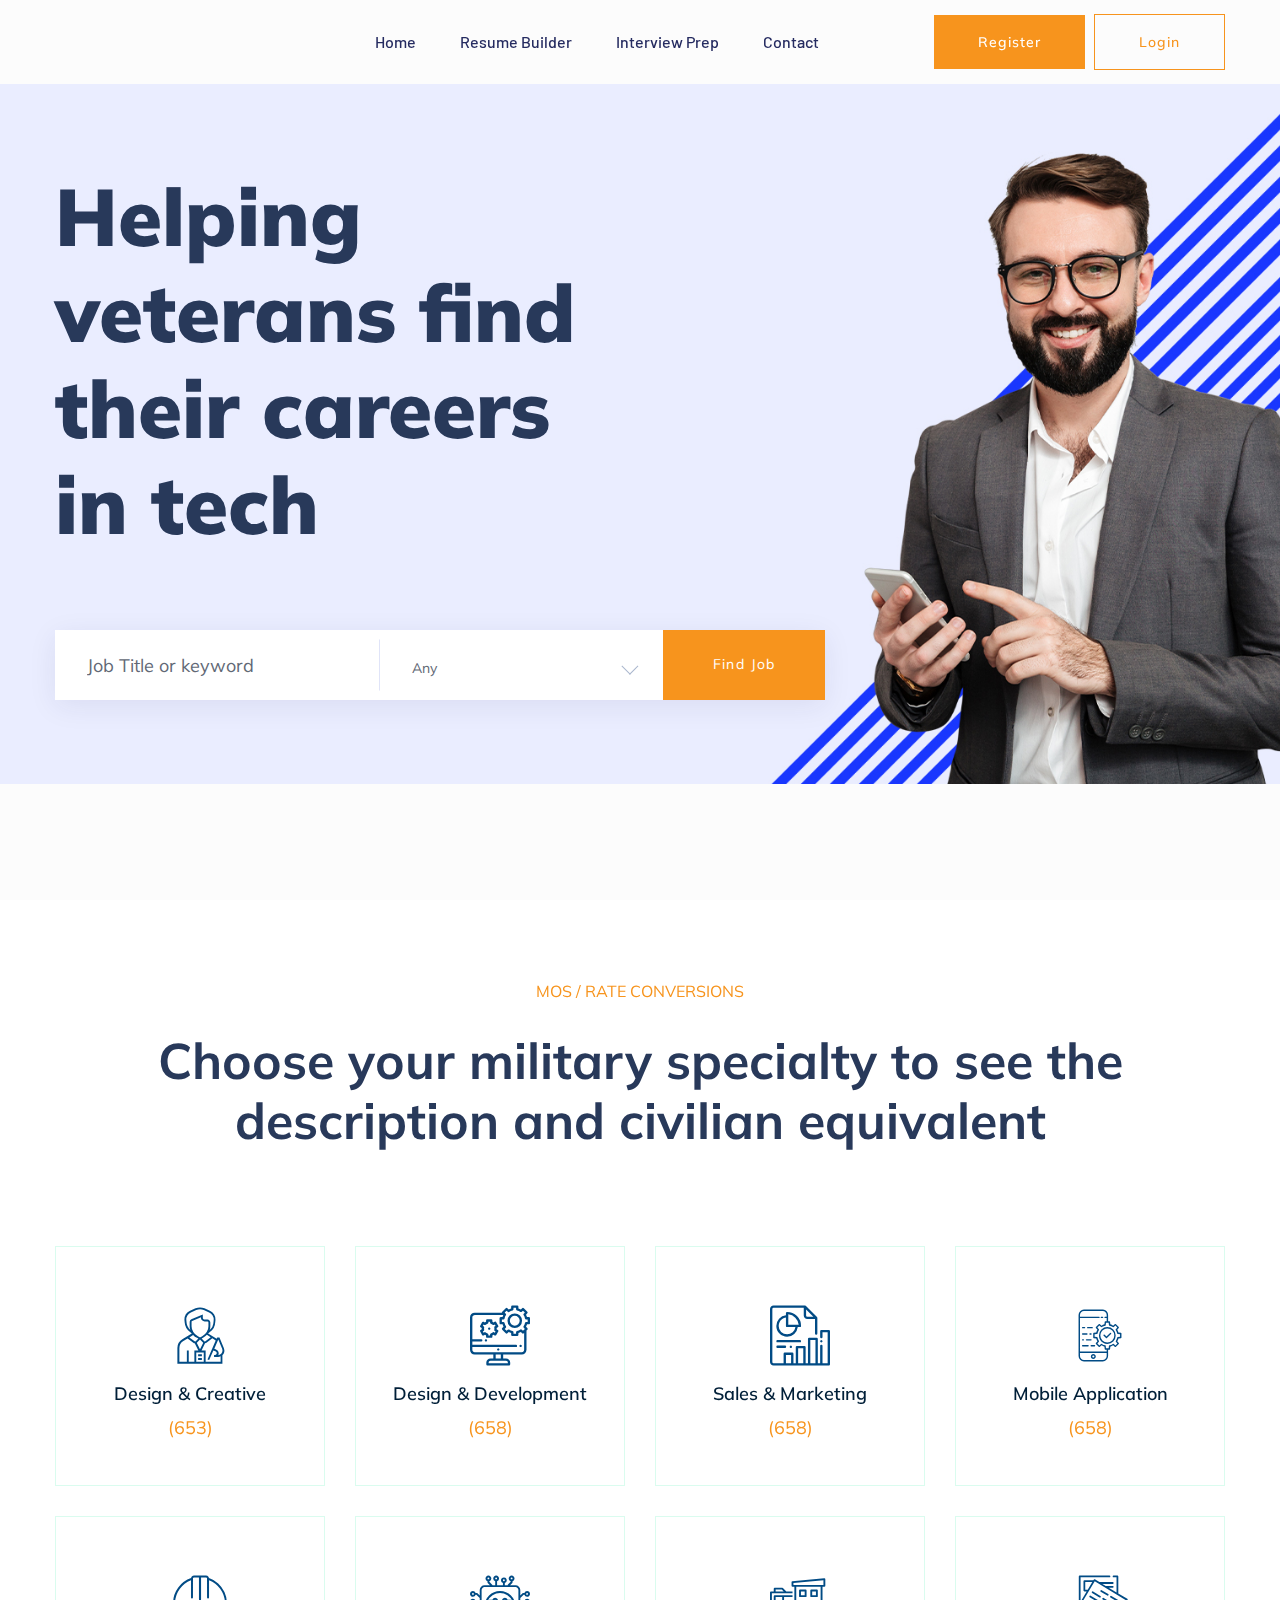
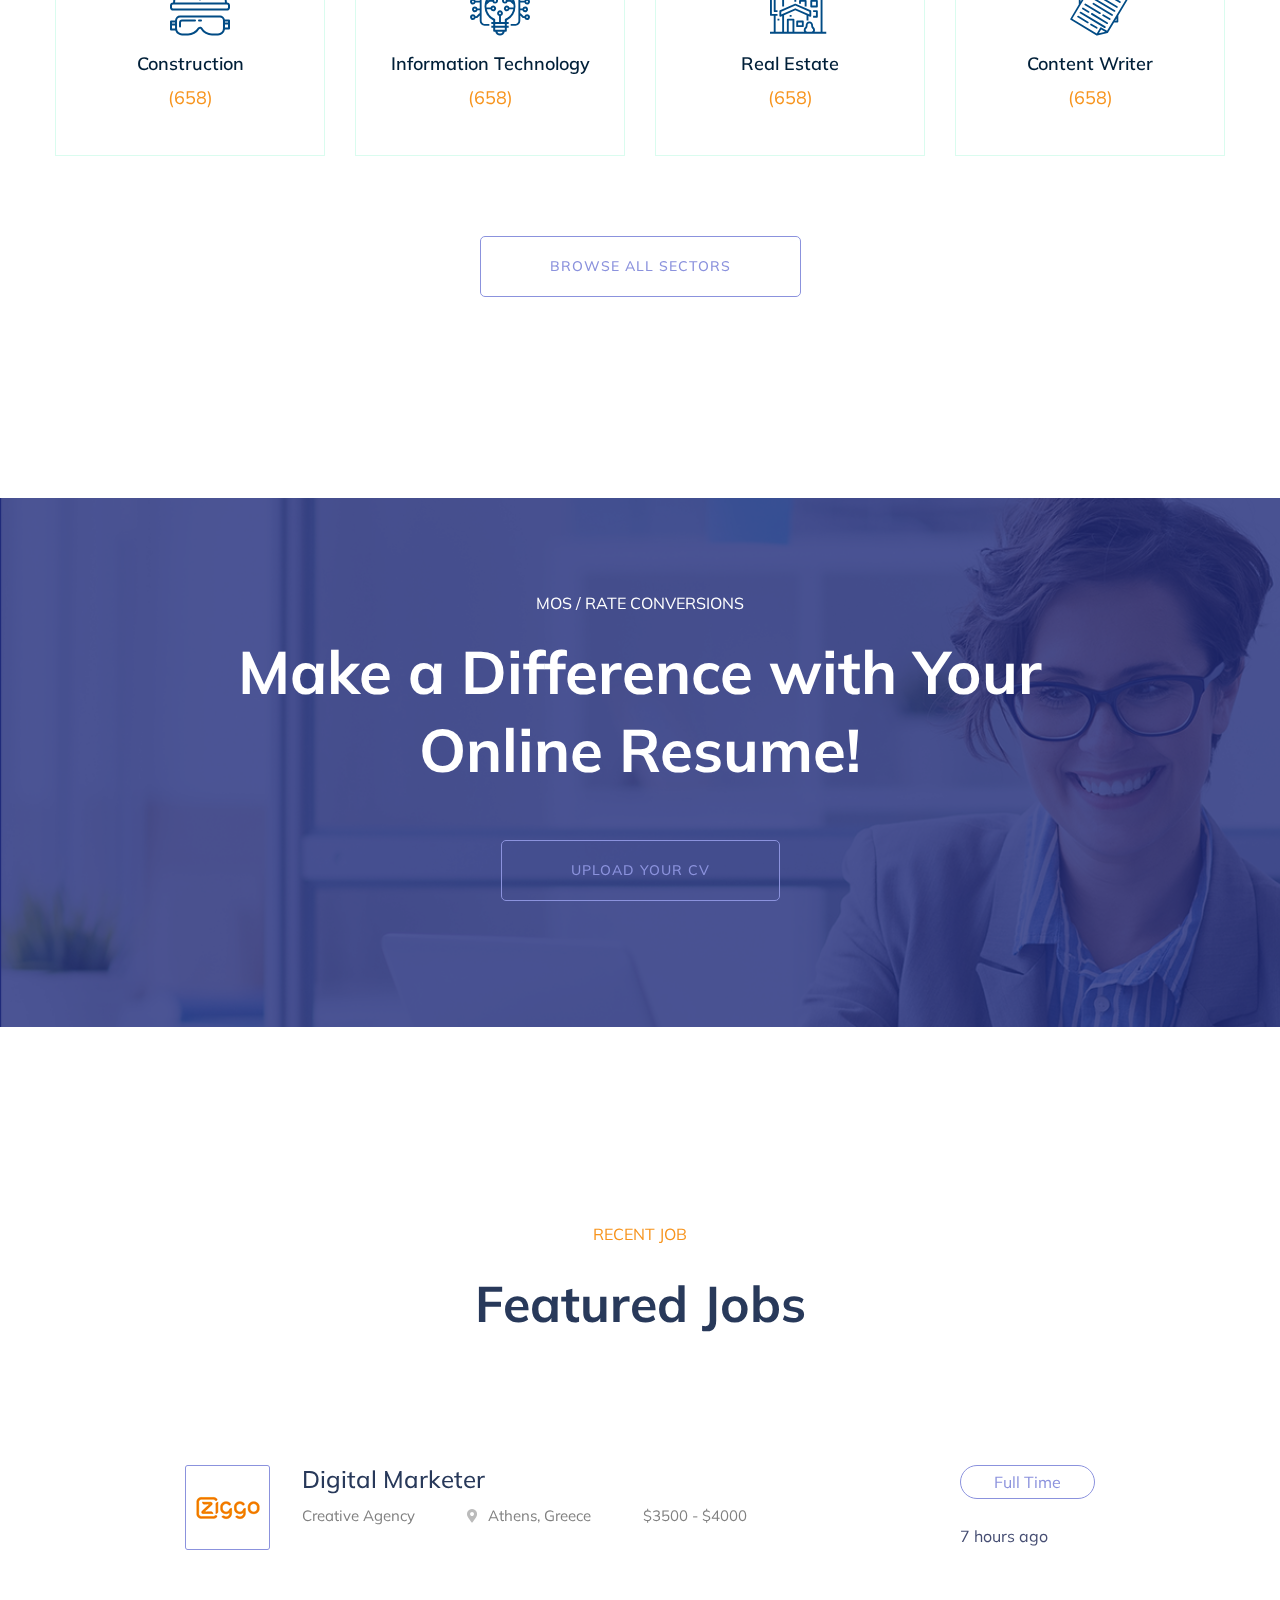
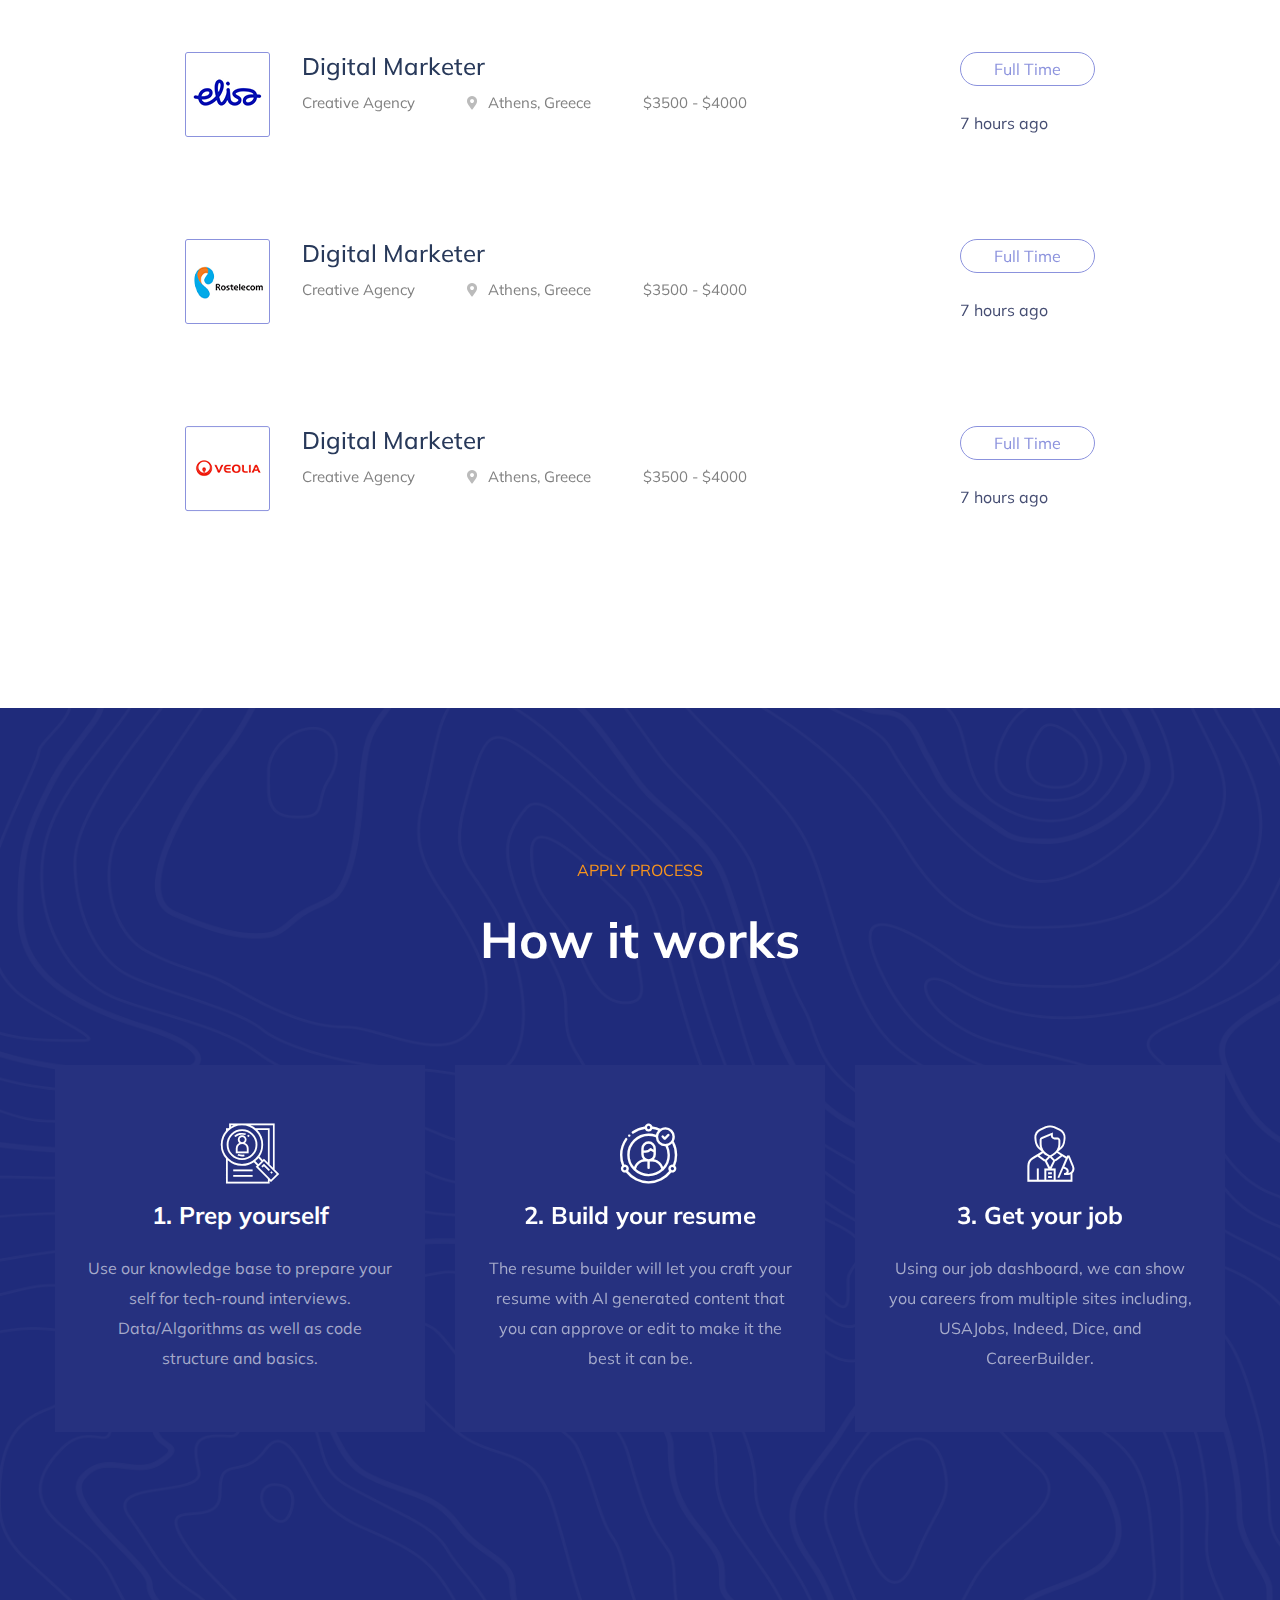
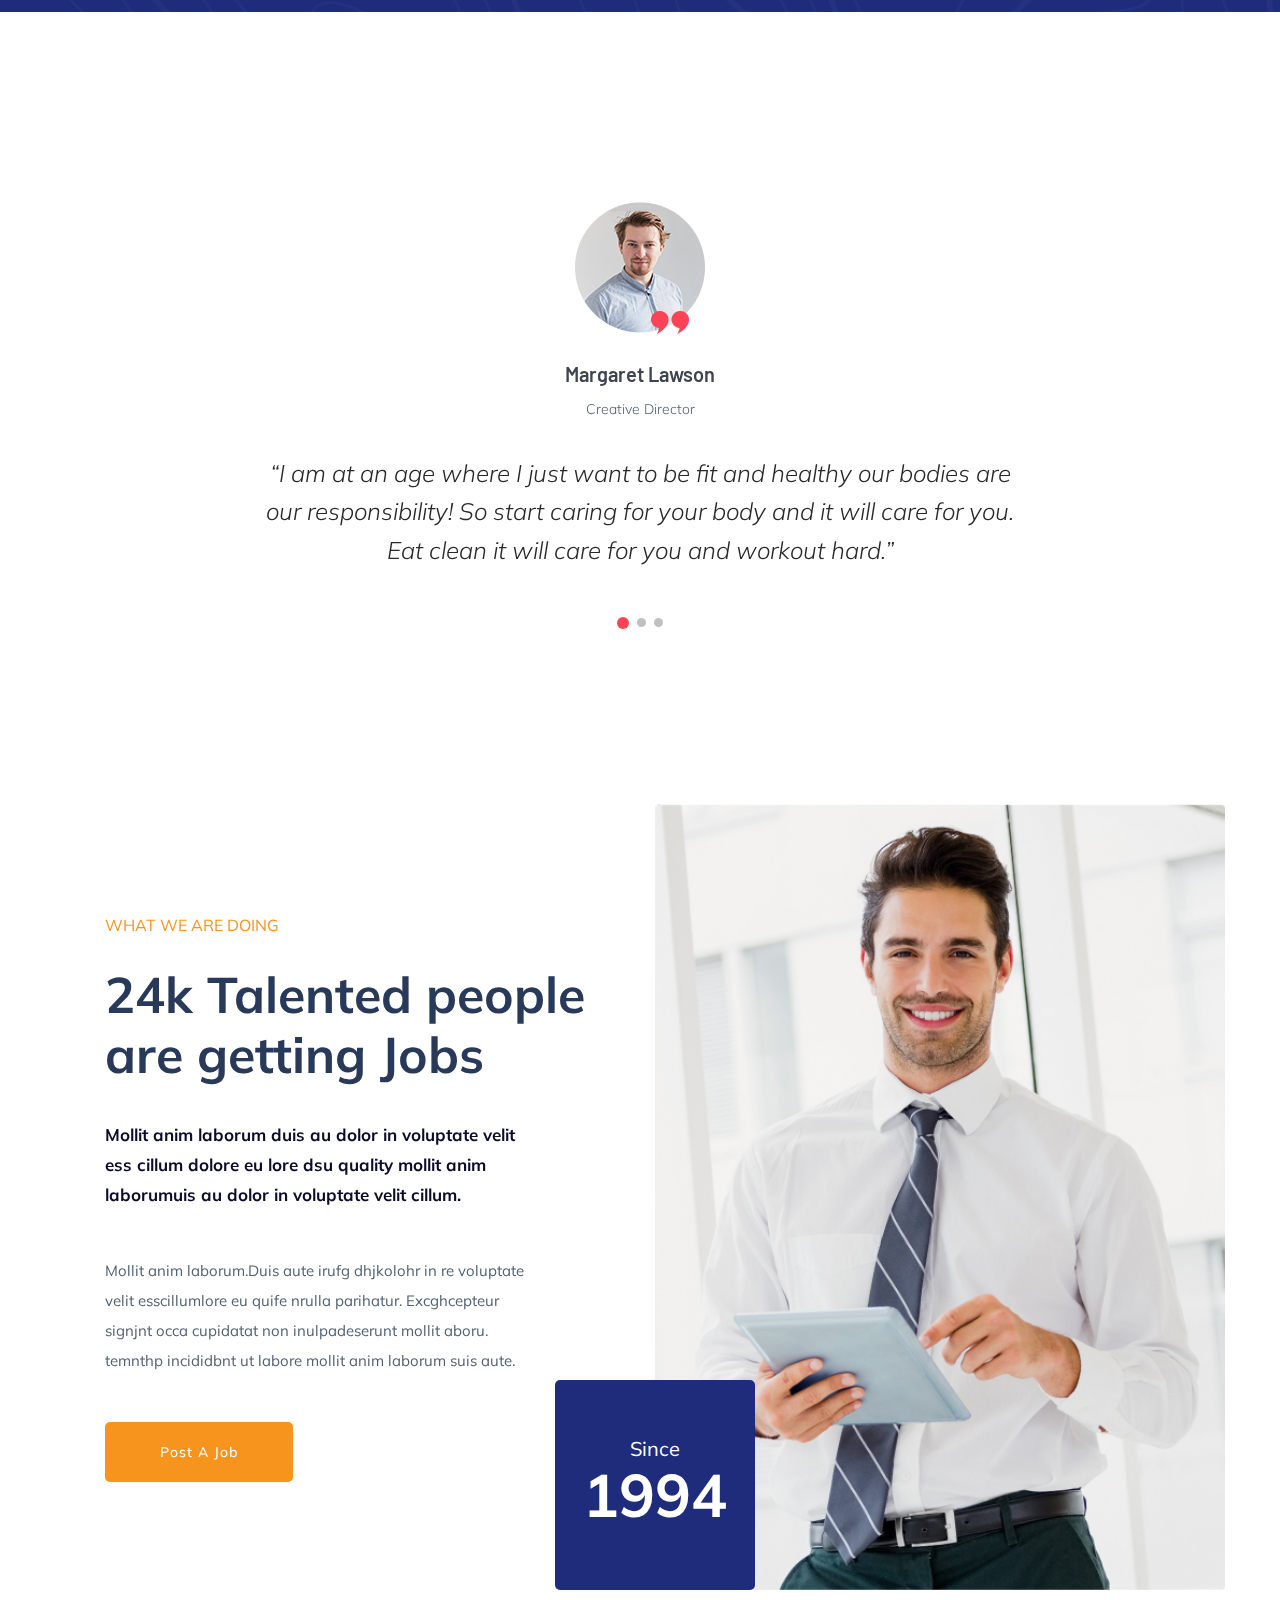
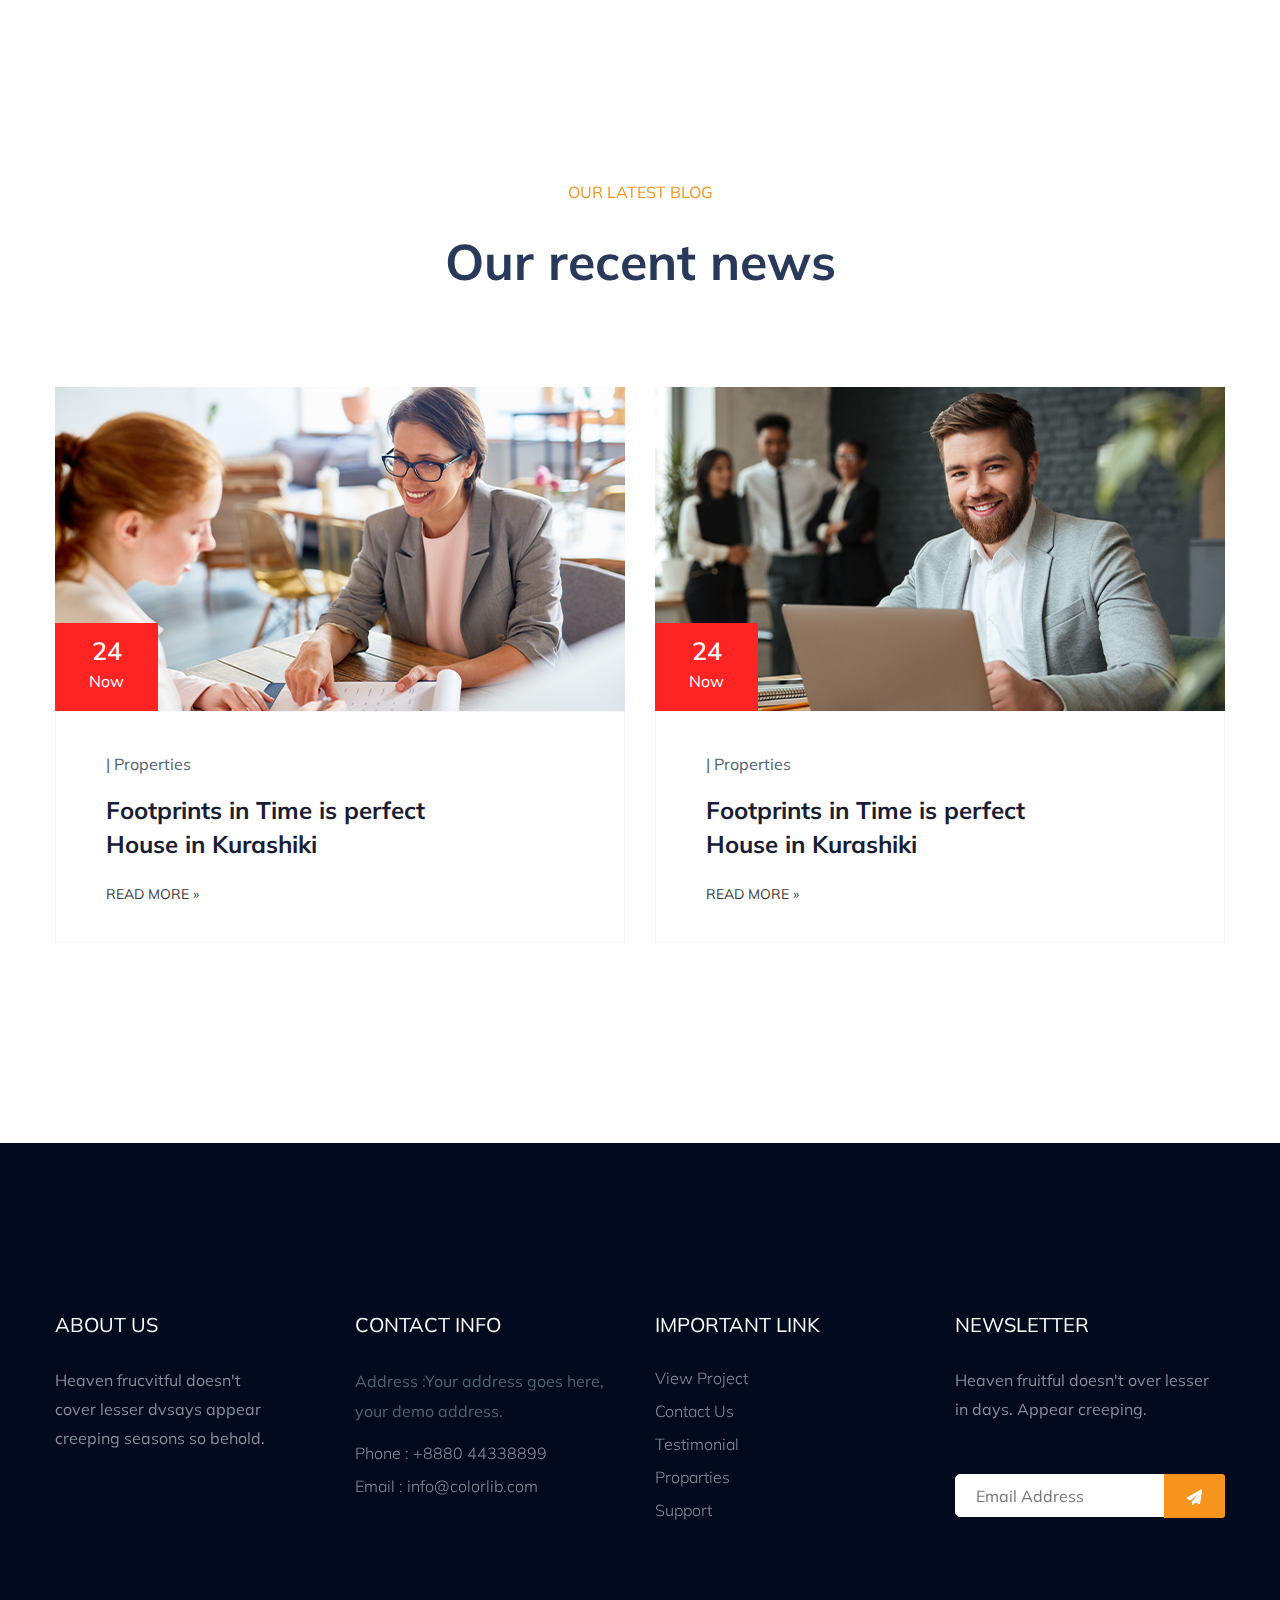
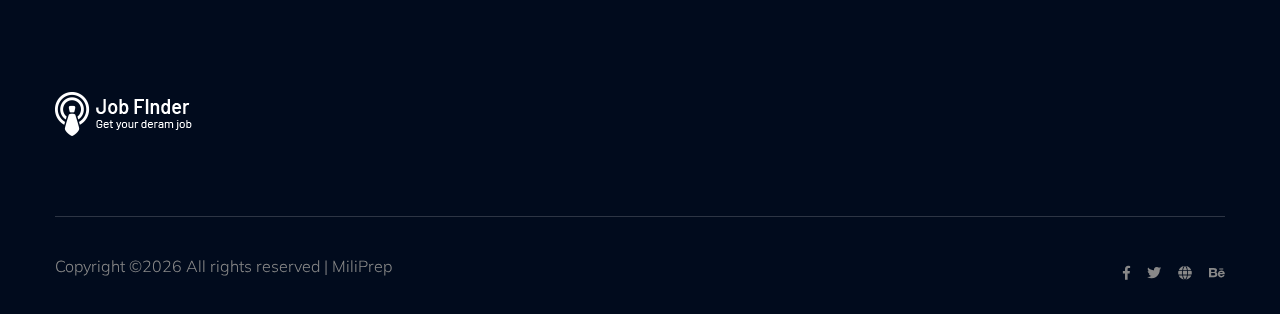
==== commit dfd38553: "added new pages and refactored some text" ====
--- a/client/public/index.html
+++ b/client/public/index.html
@@ -98,7 +98,7 @@
                         <div class="row">
                             <div class="col-xl-6 col-lg-9 col-md-10">
                                 <div class="hero__caption">
-                                    <h1>Find your next career after your service</h1>
+                                    <h1>Helping veterans find their careers in tech</h1>
                                 </div>
                             </div>
                         </div>
@@ -113,15 +113,15 @@
                                     <div class="select-form">
                                         <div class="select-itms">
                                             <select name="select" id="select1">
-                                                <option value="">Location BD</option>
-                                                <option value="">Location PK</option>
-                                                <option value="">Location US</option>
-                                                <option value="">Location UK</option>
+                                                <option value="">Any</option>
+                                                <option value="">No Remote</option>
+                                                <option value="">Partial Remote</option>
+                                                <option value="">Remote Only</option>
                                             </select>
                                         </div>
                                     </div>
                                     <div class="search-form">
-                                        <a href="#">Find job</a>
+                                        <a href="job_listing.html">Find job</a>
                                     </div>	
                                 </form>	
                             </div>
@@ -138,8 +138,8 @@
                 <div class="row">
                     <div class="col-lg-12">
                         <div class="section-tittle text-center">
-                            <span>FEATURED TOURS Packages</span>
-                            <h2>Browse Top Categories </h2>
+                            <span>MOS / RATE CONVERSIONS</span>
+                            <h2>Choose your military specialty to see the description and civilian equivalent </h2>
                         </div>
                     </div>
                 </div>
@@ -251,7 +251,7 @@
                 <div class="row justify-content-center">
                     <div class="col-xl-10">
                         <div class="cv-caption text-center">
-                            <p class="pera1">FEATURED TOURS Packages</p>
+                            <p class="pera1">MOS / RATE Conversions</p>
                             <p class="pera2"> Make a Difference with Your Online Resume!</p>
                             <a href="#" class="border-btn2 border-btn4">Upload your cv</a>
                         </div>
@@ -379,8 +379,8 @@
                                 <span class="flaticon-search"></span>
                             </div>
                             <div class="process-cap">
-                               <h5>1. Search a job</h5>
-                               <p>Sorem spsum dolor sit amsectetur adipisclit, seddo eiusmod tempor incididunt ut laborea.</p>
+                               <h5>1. Prep yourself</h5>
+                               <p>Use our knowledge base to prepare your self for tech-round interviews. Data/Algorithms as well as code structure and basics.</p>
                             </div>
                         </div>
                     </div>
@@ -390,8 +390,8 @@
                                 <span class="flaticon-curriculum-vitae"></span>
                             </div>
                             <div class="process-cap">
-                               <h5>2. Apply for job</h5>
-                               <p>Sorem spsum dolor sit amsectetur adipisclit, seddo eiusmod tempor incididunt ut laborea.</p>
+                               <h5>2. Build your resume</h5>
+                               <p>The resume builder will let you craft your resume with AI generated content that you can approve or edit to make it the best it can be.</p>
                             </div>
                         </div>
                     </div>
@@ -402,7 +402,7 @@
                             </div>
                             <div class="process-cap">
                                <h5>3. Get your job</h5>
-                               <p>Sorem spsum dolor sit amsectetur adipisclit, seddo eiusmod tempor incididunt ut laborea.</p>
+                               <p>Using our job dashboard, we can show you careers from multiple sites including, USAJobs, Indeed, Dice, and CareerBuilder.</p>
                             </div>
                         </div>
                     </div>
@@ -647,21 +647,21 @@
                     </div>
                     <div class="col-xl-3 col-lg-3 col-md-4 col-sm-5">
                     <div class="footer-tittle-bottom">
-                        <span>5000+</span>
-                        <p>Talented Hunter</p>
+<!--                        <span>5000+</span>-->
+<!--                        <p>Talented Hunter</p>-->
                     </div>
                     </div>
                     <div class="col-xl-3 col-lg-3 col-md-4 col-sm-5">
                         <div class="footer-tittle-bottom">
-                            <span>451</span>
-                            <p>Talented Hunter</p>
+<!--                            <span>451</span>-->
+<!--                            <p>Talented Hunter</p>-->
                         </div>
                     </div>
                     <div class="col-xl-3 col-lg-3 col-md-4 col-sm-5">
                         <!-- Footer Bottom Tittle -->
                         <div class="footer-tittle-bottom">
-                            <span>568</span>
-                            <p>Talented Hunter</p>
+<!--                            <span>568</span>-->
+<!--                            <p>Talented Hunter</p>-->
                         </div>
                     </div>
                </div>
@@ -674,9 +674,8 @@
                      <div class="row d-flex justify-content-between align-items-center">
                          <div class="col-xl-10 col-lg-10 ">
                              <div class="footer-copy-right">
-                                 <p><!-- Link back to Colorlib can't be removed. Template is licensed under CC BY 3.0. -->
-  Copyright &copy;<script>document.write(new Date().getFullYear());</script> All rights reserved | This template is made with <i class="fa fa-heart" aria-hidden="true"></i> by <a href="https://colorlib.com" target="_blank">Colorlib</a>
-  <!-- Link back to Colorlib can't be removed. Template is licensed under CC BY 3.0. --></p>
+                                 <p>
+  Copyright &copy;<script>document.write(new Date().getFullYear());</script> All rights reserved | MiliPrep</p>
                              </div>
                          </div>
                          <div class="col-xl-2 col-lg-2">
